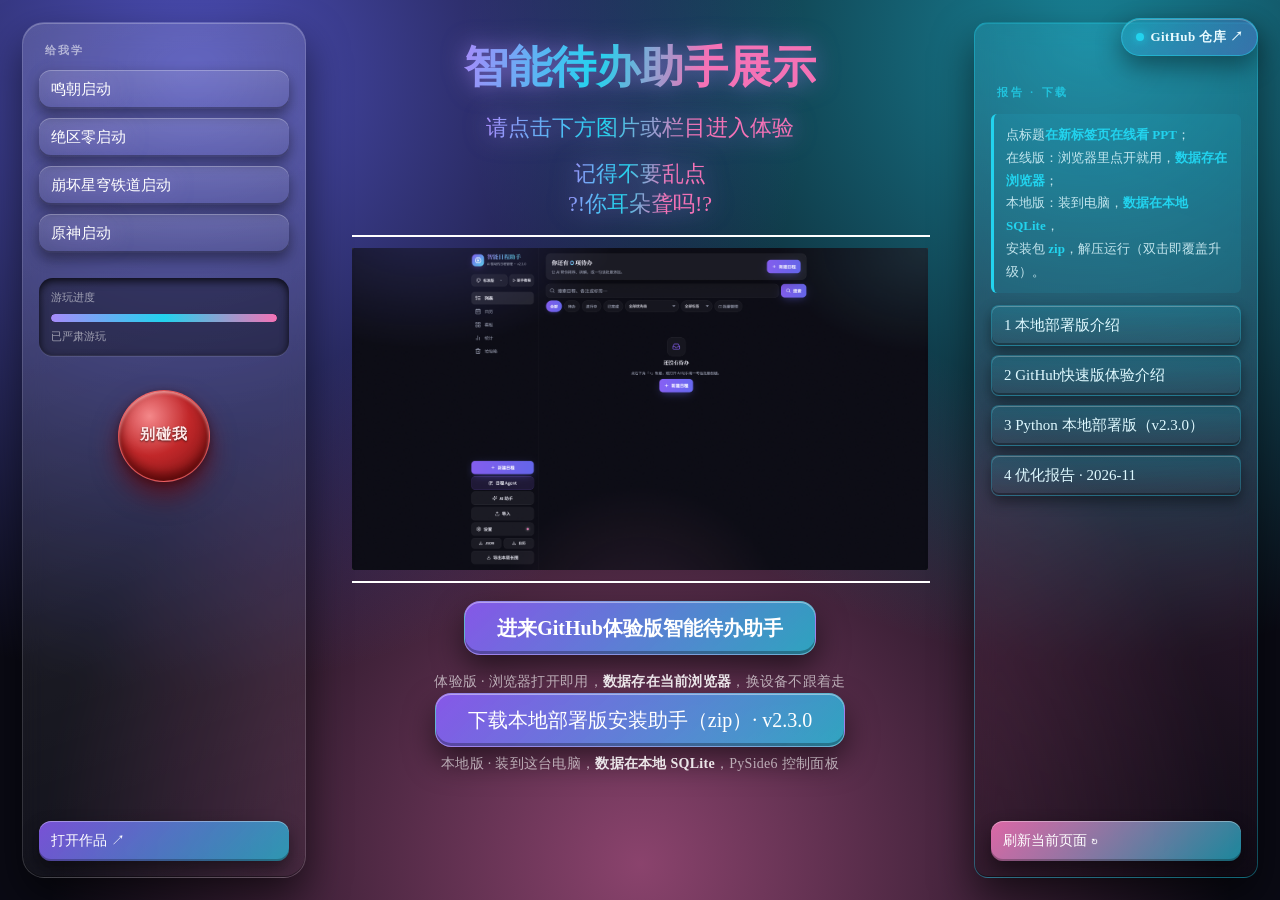
==== python课加载网页.html @ 603131ad "Add files via upload" ====
<!DOCTYPE html>
<html lang="zh-CN">

<head>
    <meta charset="UTF-8">
    <meta name="viewport" content="width=device-width, initial-scale=1.0">
    <title>我在学html</title>
    <base target="_blank">
    <!-- 全站只留这一个 <style>
        ，右侧文字的颜色就改下面那一条规则 -->
    <style>
        /* 极光背景：深色底 + 三团彩色光 */
        body {
            margin: 0;
            min-height: 100vh;
            color: #fff;
            /* 整体字号基准：h1、p、h3 都按 em 跟着它放大 */
            font-size: 22px;
            display: flex;
            /* 左侧栏和正文并排，各占各的地盘 */
            gap: 22px;
            background: radial-gradient(circle at 15% 8%, rgba(99, 102, 241, .75), transparent 45%), radial-gradient(circle at 85% 4%, rgba(34, 211, 238, .60), transparent 45%), radial-gradient(circle at 50% 96%, rgba(244, 114, 182, .55), transparent 55%), #0a0a14;
        }

        /* 去掉 a 自带的蓝色下划线，只留下 h3 自己的白线 */
        a {
            text-decoration: none;
        }

        .A1 {
            width: fit-content;
            margin: 16px auto;
            background: #fff;
            -webkit-background-clip: text;
            background-clip: text;
            color: transparent;
            filter: drop-shadow(0 0 12px rgba(167, 139, 250, .65));
        }

        hr {
            max-width: 100%;
            /* 那条 999px 的线不撑破正文 */
        }

        /* ============ 左侧栏：凸起的一层，浮在极光上面 ============ */
        .side {
            flex: 0 0 250px;
            /* 固定宽度，真的占住这块地方，不压住正文 */
            align-self: stretch;
            /* 整体拉成一个矩形竖条，不是小卡片 */
            display: flex;
            flex-direction: column;
            margin: 22px 0 22px 22px;
            padding: 16px;
            border-radius: 22px;
            /* 矩形是矩形，四个角切成弧形 */
            font-size: 15px;
            background: linear-gradient(160deg, rgba(255, 255, 255, .14), rgba(255, 255, 255, .03));
            border: 1px solid rgba(255, 255, 255, .14);
            /* 凸：外投影 + 顶部高光 + 底部暗边 */
            box-shadow: 0 18px 40px rgba(0, 0, 0, .55), inset 0 1px 0 rgba(255, 255, 255, .24), inset 0 -1px 0 rgba(0, 0, 0, .40);
            backdrop-filter: blur(12px);
            -webkit-backdrop-filter: blur(12px);
        }

        /* ============ 右侧栏：另写一段，故意和左边不一样 ============ 左边（.side）：紫色调、圆角 22px、方块 12px、按钮贴底、往里“凸”出来 右边（.side-right）：青色调、圆角 14px、方块 8px、带描边、往左“凹”一点 共同点只有「窄条 + 竖排」这件大事，其余观感都做了区分。 */
        .side-right {
            flex: 0 0 250px;
            align-self: stretch;
            display: flex;
            flex-direction: column;
            /* 和左边相反：右边留 22px 空隙 */
            margin: 22px 22px 22px 0;
            /* 顶部留出固定仓库链接的位置 */
            padding: 58px 16px 16px;
            /* 左边 22px，这里更方一点 */
            border-radius: 14px;
            font-size: 15px;
            /* 青 → 粉，方向和左边那条 160deg 也不同 */
            background: linear-gradient(200deg, rgba(34, 211, 238, .22), rgba(244, 114, 182, .12) 60%, rgba(0, 0, 0, .22));
            /* 紫色描边换成青色描边 */
            border: 1px solid rgba(34, 211, 238, .35);
            box-shadow: 0 18px 40px rgba(0, 0, 0, .55), inset 0 1px 0 rgba(34, 211, 238, .28), inset 0 -1px 0 rgba(0, 0, 0, .45);
            backdrop-filter: blur(12px);
            -webkit-backdrop-filter: blur(12px);
        }

        /* 右上角：GitHub 仓库入口 */
        .repo-link {
            position: fixed;
            top: 18px;
            right: 22px;
            z-index: 10001;
            display: inline-flex;
            align-items: center;
            gap: 7px;
            padding: 9px 14px;
            border-radius: 999px;
            border: 1px solid rgba(34, 211, 238, .48);
            background: linear-gradient(135deg, rgba(34, 211, 238, .24), rgba(139, 92, 246, .28));
            color: #e8fbff;
            font-size: 13px;
            font-weight: 700;
            letter-spacing: .03em;
            text-decoration: none;
            box-shadow: 0 10px 26px rgba(0, 0, 0, .42), inset 0 1px 0 rgba(255, 255, 255, .25);
            backdrop-filter: blur(12px);
            -webkit-backdrop-filter: blur(12px);
            transition: transform .15s ease, filter .15s ease, box-shadow .15s ease;
        }

        .repo-link::before {
            content: "";
            width: 8px;
            height: 8px;
            border-radius: 50%;
            background: #22d3ee;
            box-shadow: 0 0 10px rgba(34, 211, 238, .95);
        }

        .repo-link:hover {
            transform: translateY(-2px);
            filter: brightness(1.12);
            box-shadow: 0 14px 30px rgba(0, 0, 0, .5), inset 0 1px 0 rgba(255, 255, 255, .35);
        }

        /* 右栏的小标题：换成青色，字距再宽一点 */
        .side-right .side-title {
            color: rgba(34, 211, 238, .80);
            letter-spacing: .26em;
        }

        /* 右栏的方块：底色偏青、圆角更小、多一圈细边 */
        .side-right .side-item {
            border-radius: 8px;
            background: linear-gradient(180deg, rgba(34, 211, 238, .16), rgba(255, 255, 255, .03));
            border: 1px solid rgba(34, 211, 238, .22);
            color: #dff9ff;
        }

        /* 左边 hover 是往上抬，右边改成往中间（左）挪一下，手感不同 */
        .side-right .side-item:hover {
            transform: translateX(-2px);
            box-shadow: 0 10px 22px rgba(0, 0, 0, .52), inset 0 1px 0 rgba(34, 211, 238, .35), inset 0 -2px 0 rgba(0, 0, 0, .32);
        }

        /* 右栏的凹槽：偏青黑，配青色细线 */
        .side-right .side-well {
            background: rgba(0, 24, 34, .55);
            box-shadow: inset 0 3px 9px rgba(0, 0, 0, .80), inset 0 -1px 0 rgba(34, 211, 238, .12), 0 1px 0 rgba(255, 255, 255, .08);
        }

        /* 右栏的按钮：粉→青，和左边的紫→青区分开 */
        .side-right .side-btn {
            background: linear-gradient(135deg, rgba(244, 114, 182, .88), rgba(34, 211, 238, .62));
        }

        /* ============ 右栏专属组件：左边没有这段 ============ 一段带左侧竖线的说明框，用来放“这里是说明 / 提示”这类内容。 */
        .side-note {
            margin: 2px 0 12px;
            padding: 10px 12px;
            /* 只画左边一条线，当作强调 */
            border-left: 3px solid #22d3ee;
            border-radius: 6px;
            background: rgba(34, 211, 238, .09);
            font-size: 13px;
            line-height: 1.75;
            color: rgba(223, 249, 255, .85);
        }

        .side-note b {
            color: #22d3ee;
            font-weight: 600;
        }

        /* 说明框里的链接：青色 + 下划线，一眼看出能点 */
        .side-note a {
            color: #22d3ee;
            text-decoration: underline;
            text-underline-offset: 2px;
        }

        /* 右栏里的链接：让整块格子都能点，颜色跟着格子走。 要注意：浏览器默认会给 <a> 上一个链接蓝，所以必须显式写 color: inherit。 */
        .side-right .side-item a {
            display: block;
            color: inherit;
            text-decoration: none;
        }

        .side-right .side-item a:hover {
            color: #ffffff;
        }

        /* 右栏底部两个按钮：整组一起贴着底部 */
        .side-actions {
            margin-top: auto;
            display: flex;
            flex-direction: column;
            gap: 8px;
        }

        .side-actions .side-btn {
            margin-top: 0;
        }

        .side-title {
            margin: 4px 6px 12px;
            font-size: 11px;
            letter-spacing: .18em;
            color: rgba(255, 255, 255, .55);
        }

        /* 凸起的小块：一层摞一层 */
        .side-item {
            margin-bottom: 9px;
            padding: 10px 12px;
            border-radius: 12px;
            background: linear-gradient(180deg, rgba(255, 255, 255, .13), rgba(255, 255, 255, .04));
            box-shadow: 0 6px 14px rgba(0, 0, 0, .42), inset 0 1px 0 rgba(255, 255, 255, .26), inset 0 -2px 0 rgba(0, 0, 0, .32);
            color: #e9e6ff;
            transition: transform .15s ease, box-shadow .15s ease;
        }

        .side-item:hover {
            transform: translateY(-1px);
            box-shadow: 0 10px 22px rgba(0, 0, 0, .52), inset 0 1px 0 rgba(255, 255, 255, .32), inset 0 -2px 0 rgba(0, 0, 0, .32);
        }

        /* 凹进去的槽：进度放在里面 */
        .side-well {
            margin: 16px 0 14px;
            padding: 12px;
            border-radius: 14px;
            background: rgba(0, 0, 0, .32);
            box-shadow: inset 0 3px 9px rgba(0, 0, 0, .80), inset 0 -1px 0 rgba(255, 255, 255, .08), 0 1px 0 rgba(255, 255, 255, .10);
        }

        .side-well p {
            margin: 0;
            font-size: 11px;
            color: rgba(255, 255, 255, .55);
        }

        .bar {
            height: 8px;
            margin: 9px 0 7px;
            border-radius: 99px;
            background: rgba(0, 0, 0, .55);
            box-shadow: inset 0 2px 4px rgba(0, 0, 0, .85);
            overflow: hidden;
        }

        .bar i {
            display: block;
            width: 100%;
            height: 100%;
            border-radius: 99px;
            background: linear-gradient(90deg, #a78bfa, #22d3ee, #f472b6);
            box-shadow: 0 0 10px rgba(167, 139, 250, .85);
        }

        /* 侧栏里的按钮 */
        .side-btn {
            display: block;
            margin-top: auto;
            /* 竖条拉高后，按钮贴着底部 */
            padding: 11px 12px;
            border-radius: 12px;
            font-size: 14px;
            color: #fff;
            background: linear-gradient(135deg, rgba(139, 92, 246, .85), rgba(34, 211, 238, .65));
            box-shadow: 0 8px 18px rgba(0, 0, 0, .45), inset 0 1px 0 rgba(255, 255, 255, .35), inset 0 -2px 0 rgba(0, 0, 0, .25);
        }

        .side-btn:hover {
            filter: brightness(1.12);
        }

        /* ============ 正文区 ============ */
        .content {
            flex: 1;
            min-width: 0;
            /* 允许被压缩，图片不会撑破布局 */
            padding: 22px 24px 40px;
        }

        /* ===== 右侧所有文字（h1 / p / h3）共用这一条规则 ===== 要改颜色，只改这里的 background 那一行； 想换纯色：把 background 三行和 color: transparent 删掉， 改成 color: #e8e8f3; 就行。 */
        .content :is(h1, p, h3) {
            width: fit-content;
            margin: 16px auto;
            background: linear-gradient(100deg, #a78bfa 0%, #22d3ee 38%, #f472b6 68%, #f472b6 100%);
            -webkit-background-clip: text;
            background-clip: text;
            color: transparent;
            filter: drop-shadow(0 0 12px rgba(167, 139, 250, .65));
        }

        /* 正文里的链接：块级 + 收缩到内容宽度。 这样链接的可点范围就只有图片 / 文字本身，两侧空白不再算跳转区。 */
        .content a {
            display: block;
            width: fit-content;
            margin: 0 auto;
        }

        /* 只有 h3 带下划线，表示可以点 */
        .content h3 {
            text-decoration: underline;
            text-decoration-color: rgba(255, 255, 255, .85);
        }

        /* ============ 标题按钮：给 h3 套上和下面 zip 按钮同一套“凹凸” ============ 原来的 h3 是“渐变字 + 发光”，这里改成实体按钮： 渐变底色 + 顶部内高光 + 底部内暗边 + 外投影。 第四条规则（.content :is(h1,p,h3)）会把 h3 变成透明字， 所以要显式把 background-clip 改回 border-box、color 改回白色。 */
        .content h3.cta {
            width: fit-content;
            margin: 18px auto 18px;
            padding: 14px 32px;
            border-radius: 16px;
            font-size: 20px;
            line-height: 1.2;
            /* 覆盖“渐变字”：让渐变铺满整块，而不是只铺在文字上 */
            -webkit-background-clip: border-box;
            background-clip: border-box;
            color: #ffffff;
            background: linear-gradient(135deg, rgba(139, 92, 246, .92), rgba(34, 211, 238, .72));
            /* 覆盖原来的发光投影和那条下划线 */
            filter: none;
            text-decoration: none;
            border: 1px solid rgba(255, 255, 255, .22);
            box-shadow: 0 14px 30px rgba(0, 0, 0, .55), inset 0 1px 0 rgba(255, 255, 255, .42), inset 0 -3px 0 rgba(0, 0, 0, .28);
            transition: transform .15s ease, box-shadow .15s ease, filter .15s ease;
        }

        .content h3.cta:hover {
            transform: translateY(-2px);
            filter: brightness(1.08);
            box-shadow: 0 18px 36px rgba(0, 0, 0, .60), inset 0 1px 0 rgba(255, 255, 255, .52), inset 0 -3px 0 rgba(0, 0, 0, .28);
        }

        /* 示例图居中 */
        .content .img-center {
            display: block;
            margin: 0 auto;
            width: 900px;
            max-width: 100%;
        }

        /* ============ 正文里的下载按钮（zip） ============ 注意：.content 里的 p / h1 / h3 都被“渐变字”规则接管了颜色， 所以这里用 div 包一层，按钮自己写死白色文字，不跟着变透明。 尺寸、圆角、阴影全部和上面的 .cta 标题按钮对齐，两个按钮看起来是一对。 */
        .dl-row {
            text-align: center;
            margin: 0 0 6px;
        }

        /* 两个入口的说明字：在线版 / 本地版各一行，弱化处理，不抢按钮 */
        .entry-note {
            margin: 8px 0 2px;
            text-align: center;
            font-size: 14px;
            letter-spacing: .02em;
            color: rgba(255, 255, 255, .62);
        }

        .entry-note b {
            color: rgba(255, 255, 255, .88);
        }

        .dl-btn {
            display: inline-block;
            padding: 14px 32px;
            border-radius: 16px;
            font-size: 20px;
            line-height: 1.2;
            color: #ffffff;
            background: linear-gradient(135deg, rgba(139, 92, 246, .92), rgba(34, 211, 238, .72));
            border: 1px solid rgba(255, 255, 255, .22);
            box-shadow: 0 14px 30px rgba(0, 0, 0, .55), inset 0 1px 0 rgba(255, 255, 255, .42), inset 0 -3px 0 rgba(0, 0, 0, .28);
            transition: transform .15s ease, box-shadow .15s ease, filter .15s ease;
        }

        .dl-btn:hover {
            transform: translateY(-2px);
            filter: brightness(1.08);
            box-shadow: 0 18px 36px rgba(0, 0, 0, .60), inset 0 1px 0 rgba(255, 255, 255, .52), inset 0 -3px 0 rgba(0, 0, 0, .28);
        }

        /* ============ 点击正文那段文字弹出的窗口 ============ */
        .mask {
            position: fixed;
            inset: 0;
            z-index: 99;
            /* 盖住整页，下面的东西全点不到 */
            display: none;
            align-items: center;
            justify-content: center;
            padding: 20px;
            background: rgba(8, 6, 18, .74);
            /* 和主页面同色调的暗紫黑 */
            backdrop-filter: blur(6px);
            -webkit-backdrop-filter: blur(6px);
        }

        .mask.show {
            display: flex;
        }

        .dialog {
            width: min(520px, 92vw);
            padding: 28px;
            border-radius: 22px;
            font-size: 17px;
            line-height: 1.7;
            color: #fff;
            /* 和主页面同一套极光配色，只是整体压暗一点 */
            background: radial-gradient(circle at 15% 8%, rgba(99, 102, 241, .55), transparent 55%), radial-gradient(circle at 85% 4%, rgba(34, 211, 238, .40), transparent 55%), radial-gradient(circle at 50% 96%, rgba(244, 114, 182, .40), transparent 55%), #141026;
            border: 1px solid rgba(255, 255, 255, .18);
            box-shadow: 0 30px 70px rgba(0, 0, 0, .65), inset 0 1px 0 rgba(255, 255, 255, .22);
        }

        .dialog h2 {
            margin: 0 0 10px;
            font-size: 24px;
        }

        .dialog p {
            margin: 0;
            color: rgba(255, 255, 255, .78);
        }

        /* 弹窗打开时，页面本身不跟着滚 */
        body.no-scroll {
            overflow: hidden;
        }

        /* 那段文字改成"可以点"的样子 */
        .content .open-tip {
            cursor: pointer;
        }

        .content .open-tip:hover {
            filter: drop-shadow(0 0 18px rgba(167, 139, 250, 1));
        }

        /* 窗口变窄时，侧栏站到正文上面，仍然不遮挡 */
        @media (max-width: 900px) {
            body {
                flex-direction: column;
                gap: 0;
            }

            .side {
                flex: none;
                margin: 16px 16px 0;
            }

            /* 竖排之后右栏落在最下面，下边距补回来 */
            .side-right {
                margin: 16px;
                padding: 16px;
            }

            /* 手机上仓库入口仍在右上角，尺寸收小 */
            .repo-link {
                top: 12px;
                right: 12px;
                padding: 7px 11px;
                font-size: 12px;
            }

            .content {
                padding: 16px;
            }
        }

        /* ============ 「别碰我」：红色凹凸按钮 ============ */
        .dont-touch {
            display: flex;
            flex-direction: column;
            align-items: center;
            justify-content: center;
            gap: 2px;
            width: 92px;
            height: 92px;
            margin: 20px auto 6px;
            padding: 0;
            border: 1px solid rgba(255, 110, 110, .65);
            /* 圆形：半径给一半 */
            border-radius: 50%;
            font: inherit;
            font-size: 15px;
            font-weight: 700;
            letter-spacing: .06em;
            line-height: 1.15;
            color: #ffe9e9;
            cursor: pointer;
            /* 球面感：中间亮、边缘暗 */
            background: radial-gradient(circle at 34% 28%, rgba(255, 140, 140, .95), rgba(200, 40, 40, .96) 45%, rgba(120, 16, 16, .98) 100%);
            box-shadow: 0 14px 26px rgba(110, 0, 0, .62), 0 3px 8px rgba(0, 0, 0, .45), inset 0 2px 3px rgba(255, 200, 200, .65), inset 0 -6px 12px rgba(60, 0, 0, .75);
            text-shadow: 0 1px 2px rgba(0, 0, 0, .6);
            transition: transform .12s ease, box-shadow .12s ease, filter .12s ease;
            animation: dont-touch-beat 3.4s ease-in-out infinite;
        }

        .dont-touch:hover {
            filter: brightness(1.12);
            transform: translateY(-2px);
        }

        .dont-touch:active {
            transform: translateY(2px) scale(.97);
            box-shadow: 0 4px 10px rgba(120, 0, 0, .5), inset 0 5px 12px rgba(0, 0, 0, .65), inset 0 -2px 4px rgba(255, 150, 150, .35);
        }

        .dont-touch.cracked {
            background: radial-gradient(circle at 34% 28%, rgba(180, 90, 90, .9), rgba(96, 20, 20, .97) 45%, rgba(48, 8, 8, .99) 100%);
            color: #ffd0d0;
            animation: none;
        }

        .dont-touch .pips {
            display: inline-block;
            margin-left: 6px;
            letter-spacing: 1px;
            color: #ff8a8a;
        }

        @keyframes dont-touch-beat {

            0%,
            100% {
                box-shadow: 0 12px 26px rgba(120, 0, 0, .55), inset 0 1px 0 rgba(255, 190, 190, .55), inset 0 -3px 0 rgba(60, 0, 0, .55);
            }

            50% {
                box-shadow: 0 14px 34px rgba(200, 30, 30, .75), inset 0 1px 0 rgba(255, 210, 210, .7), inset 0 -3px 0 rgba(60, 0, 0, .55);
            }
        }

        /* ============ 玻璃层：盖在整页之上，但不吃点击 ============ */
        #glass-layer {
            position: fixed;
            inset: 0;
            z-index: 9000;
            pointer-events: none;
            overflow: hidden;
            opacity: 0;
            transition: opacity .35s ease;
        }

        #glass-layer.on {
            opacity: 1;
        }

        /* 玻璃本身的“光学”：轻微增亮 + 镜面高光 */
        #glass-layer .sheen {
            position: absolute;
            inset: 0;
            background: radial-gradient(120% 90% at 22% 8%, rgba(255, 255, 255, .10), transparent 55%), radial-gradient(90% 70% at 82% 92%, rgba(150, 200, 255, .10), transparent 60%), linear-gradient(118deg, rgba(255, 255, 255, .07) 0%, transparent 28%, transparent 62%, rgba(255, 255, 255, .05) 100%);
            mix-blend-mode: screen;
        }

        #glass-layer svg {
            position: absolute;
            inset: 0;
            width: 100%;
            height: 100%;
        }

        /* 裂纹本体：白线 + 外发光；再叠一条低透明度的彩虹线，当作折射 */
        #glass-layer .crack-core {
            fill: none;
            stroke: rgba(255, 255, 255, .92);
            stroke-width: 1.1;
            vector-effect: non-scaling-stroke;
            filter: drop-shadow(0 0 3px rgba(255, 255, 255, .85));
        }

        #glass-layer .crack-glow {
            fill: none;
            stroke: rgba(190, 225, 255, .35);
            stroke-width: 2.4;
            vector-effect: non-scaling-stroke;
            filter: blur(1.4px);
        }

        #glass-layer .crack-prism {
            fill: none;
            stroke: url(#prism);
            stroke-width: 1.6;
            vector-effect: non-scaling-stroke;
            opacity: .55;
            mix-blend-mode: screen;
        }

        #glass-layer .shard {
            fill: rgba(255, 255, 255, .05);
            stroke: rgba(255, 255, 255, .18);
            stroke-width: .8;
            vector-effect: non-scaling-stroke;
        }

        /* 第三下：整屏压暗一点，像要塌 */
        #glass-layer.doomed {
            background: radial-gradient(circle at 50% 45%, rgba(120, 0, 0, .10), rgba(0, 0, 0, .55));
        }

        /* 最后一下：先抖 + 缩，再慢慢压黑，0.5 秒后才退出 */
        #glass-layer .blackout {
            position: absolute;
            inset: 0;
            background: #000;
            opacity: 0;
            transition: opacity .35s ease-in .15s;
        }

        #glass-layer.blackout-on .blackout {
            opacity: 1;
        }

        #glass-layer.collapsing {
            animation: glass-collapse .5s ease-in both;
        }

        /* ===== 第四下之后：整页“死掉” ===== 1. 灰掉、暗掉，一看就知道没救了 2. 除了玻璃层，其他元素全部 pointer-events: none —— 点哪都没反应 3. 页面不再滚动，键盘也被挡掉 */
        html.page-dead body {
            overflow: hidden;
        }

        /* 整页褪色：filter 会连 body 自己的背景渐变一起处理 */
        html.page-dead body {
            filter: grayscale(1) brightness(.34) contrast(.95);
        }

        /* 玻璃层自己也要压暗：不然裂纹白得晃眼 */
        #glass-layer .dead-veil {
            position: absolute;
            inset: 0;
            background: rgba(4, 4, 10, .55);
            opacity: 0;
            transition: opacity .45s ease;
        }

        #glass-layer.dead .dead-veil {
            opacity: 1;
        }

        /* 死掉之后裂纹别那么刺眼 */
        #glass-layer.dead .crack-core {
            stroke: rgba(255, 255, 255, .62);
        }

        #glass-layer.dead .crack-glow {
            opacity: .45;
        }

        html.page-dead body>*:not(#glass-layer) {
            pointer-events: none !important;
            user-select: none;
        }

        /* 玻璃层本来是“不吃点击”的，这时候接管全局点击 */
        #glass-layer.dead {
            pointer-events: auto;
            cursor: not-allowed;
        }

        #glass-layer .dead-hint {
            position: absolute;
            left: 50%;
            top: 50%;
            transform: translate(-50%, -50%);
            padding: 14px 22px;
            border-radius: 14px;
            background: rgba(10, 10, 20, .72);
            border: 1px solid rgba(255, 255, 255, .16);
            color: #ffd7d7;
            font-size: 15px;
            letter-spacing: .06em;
            text-align: center;
            line-height: 1.7;
            opacity: 0;
            transition: opacity .45s ease .15s;
            box-shadow: 0 20px 50px rgba(0, 0, 0, .65);
        }

        #glass-layer.dead .dead-hint {
            opacity: 1;
        }

        #glass-layer.dead .dead-hint small {
            display: block;
            margin-top: 4px;
            color: rgba(255, 255, 255, .55);
            font-size: 12px;
            letter-spacing: .12em;
        }

        @keyframes glass-collapse {
            0% {
                transform: translate(0, 0) scale(1);
                filter: brightness(1);
            }

            18% {
                transform: translate(-7px, 5px) scale(1.004);
            }

            36% {
                transform: translate(6px, -6px) scale(1.008);
            }

            54% {
                transform: translate(-5px, 4px) scale(1.013);
                filter: brightness(.9);
            }

            72% {
                transform: translate(4px, -3px) scale(1.018);
            }

            100% {
                transform: translate(0, 0) scale(1.024);
                filter: brightness(.55);
            }
        }

        #glass-layer .flash {
            position: absolute;
            inset: 0;
            background: #fff;
            opacity: 0;
        }

        #glass-layer .flash.go {
            animation: glass-flash .45s ease-out;
        }

        @keyframes glass-flash {
            0% {
                opacity: .55;
            }

            100% {
                opacity: 0;
            }
        }
    </style>
</head>

<body>
    <aside class="side">
        <strong class="side-title">
            给我学
        </strong>
        <div class="side-item">
            <a class="A1" href="https://mc.kurogames.com" rel="noopener noreferrer">
                鸣朝启动
            </a>
        </div>
        <div class="side-item">
            <a class="A1" href="https://zzz.mihoyo.com/main/" rel="noopener noreferrer">
                绝区零启动
            </a>
        </div>
        <div class="side-item">
            <a class="A1"
                href="https://sr.mihoyo.com/ad?from_channel=adbdsem&utm_source=mkt&utm_medium=sem&utm_campaign=963924"
                rel="noopener noreferrer">
                崩坏星穹铁道启动
            </a>
        </div>
        <div class="side-item">
            <a class="A1" href="https://ys.mihoyo.com/?utm_source=yuanshen_web" rel="noopener noreferrer">
                原神启动
            </a>
        </div>
        <div class="side-well">
            <p>游玩进度</p>
            <div class="bar"><i></i></div>
            <p>已严肃游玩</p>
        </div>
        <!-- 别碰我：红色凹凸按钮（参考脑叶公司那只“碰一下就裂”的异想体） -->
        <button class="dont-touch" id="dontTouch" type="button" title="碰了就别想反悔">
            别碰我 <span class="pips" id="dontTouchPips"></span>
        </button>
        <!-- rel="noopener noreferrer"：新标签页里拿不到本页的 window.opener，
             也不会把来源地址带给对方站点，外链一律加上 -->
        <a class="side-btn" href="https://wocao123103.github.io/smart_schedule/" rel="noopener noreferrer">打开作品 ↗</a>
    </aside>
    <div class="content">
        <h1 align="center">智能待办助手展示</h1>
        <p align="center">
            请点击下方图片或栏目进入体验
        </p>
        <p align="center" class="open-tip" onclick="openModal()">
            记得不要乱点<br>?!你耳朵聋吗!?
        </p>
        <hr color="white" width="999px">
        <a href="https://wocao123103.github.io/smart_schedule/" rel="noopener noreferrer">
            <img class="img-center" src="预览.png" alt="进来体验吧">
        </a>
        <hr color="white" width="999px">
        <a href="https://wocao123103.github.io/smart_schedule/" rel="noopener noreferrer">
            <h3 class="cta">进来GitHub体验版智能待办助手</h3>
        </a>
        <!-- 两个入口定位不同：在线版只是体验，本地版才是正式部署 -->
        <div class="entry-note">体验版 · 浏览器打开即用，<b>数据存在当前浏览器</b>，换设备不跟着走</div>
        <!-- 下载按钮：放在 h3 正下方，靠 data-dl 由脚本拼出 GitHub 地址 -->
        <div class="dl-row">
            <a class="dl-btn" data-dl="安装_智能日程助手.zip">
                下载本地部署版安装助手（zip）· v2.3.0
            </a>
        </div>
        <div class="entry-note">本地版 · 装到这台电脑，<b>数据在本地 SQLite</b>，PySide6 控制面板</div>
    </div>
    <!-- ==================== 右侧栏：内容留给你自己改 ====================
         和左边不是一套样式（青色描边 / 小圆角 / 按钮是粉的）。
         改内容只动这个 <aside> 里面，CSS 一行都不用碰：
           标题       → .side-title 里那行字
           说明框     → .side-note 里那段话（左栏没有这个组件）
           一条一条的 → 一个 <div class="side-item"> 就是一条，复制粘贴即可增减
           进度条     → .bar 里 <i> 的宽度（默认 100% 满格，写 style="width:40%" 才有缺口）
           底部按钮   → .side-btn 的 href 和文字
         ============================================================== -->
    <aside class="side side-right">
        <strong class="side-title">
            报告 · 下载
        </strong>
        <!-- 说明框：右栏专属，左边没有 -->
        <div class="side-note">
            点标题<b>在新标签页在线看 PPT</b>；<br>
            在线版：浏览器里点开就用，<b>数据存在浏览器</b>；<br>
            本地版：装到电脑，<b>数据在本地 SQLite</b>，<br>
            安装包 <b>zip</b>，解压运行（双击即覆盖升级）。
        </div>
        <!-- 四条都是 PPT：href 由下面的脚本按 data-ppt 自动拼好 -->
        <div class="side-item">
            <a data-ppt="智能日程助手-开题报告-终版.pptx">1 本地部署版介绍 </a>
        </div>
        <div class="side-item">
            <a data-ppt="智能日程助手-开题报告-GitHub版-5周.pptx">2 GitHub快速版体验介绍</a>
        </div>
        <div class="side-item">
            <a data-ppt="智能日程助手-开题报告-Python实现版.pptx">3 Python 本地部署版（v2.3.0）</a>
        </div>
        <div class="side-item">
            <a data-ppt="智能日程助手-优化报告-终版.pptx">4 优化报告 · 2026-11</a>
        </div>
        <!-- 底部：下载 zip + 刷新本页 -->
        <div class="side-actions">
            <a class="side-btn" href="#" onclick="location.reload(); return false;">刷新当前页面 ↻</a>
        </div>
    </aside>
    <!-- 碎裂的玻璃：整层盖在页面上，pointer-events:none，底下照常能点 -->
    <div id="glass-layer" aria-hidden="true">
        <div class="sheen"></div>
        <svg id="glass-svg" viewBox="0 0 1000 1000" preserveAspectRatio="none">
            <defs>
                <linearGradient id="prism" x1="0" y1="0" x2="1" y2="1">
                    <stop offset="0%" stop-color="#7dd3fc" />
                    <stop offset="50%" stop-color="#f0abfc" />
                    <stop offset="100%" stop-color="#fde68a" />
                </linearGradient>
            </defs>
            <g id="glass-cracks"></g>
        </svg>
        <div class="flash" id="glass-flash"></div>
        <div class="blackout"></div>
        <div class="dead-veil"></div>
        <div class="dead-hint">
            无法忍住诱惑的人，没有前进的权利<br>我不能向没有准备好的人敞开大门
            <br>你必须止步于此了，回去吧<br>这不会很难，当你决定放下一切时<br>你的步伐会变得无比轻盈<br>当你再次准备好了的时候，我们还会再见的
            <br>......但我不确定我们还会不会再见

        </div>
    </div>
    <!-- 点那段文字后弹出来的窗口：整层盖在页面上，后面的东西都点不到 -->
    <div class="mask" id="mask" onclick="exitPage()">
        <div class="dialog" onclick="exitPage()">
            <h2 align="center">你耳朵真聋了</h2>
            <h3 align="center">
                现在鉴定你为非人知性体<br>滚去郊区吧您嘞<br>再见
            </h3>
        </div>
    </div>
    <!-- 右上角仓库入口：固定定位，不随内容滚动 -->
    <a class="repo-link" href="https://github.com/wocao123103/smart_schedule" target="_blank"
        rel="noopener noreferrer" aria-label="打开智能日程助手 GitHub 仓库">
        GitHub 仓库 ↗
    </a>
    <script>
        /* ================================================================
           这段脚本干三件事：
           1. 控制中间那个弹窗（打开 / 关闭 / 关网页）
           2. 实现「别碰我」的玻璃碎裂（这块最长）
           3. 把右栏的下载链接按文件名拼出来
           下面每一行都写了注释，方便逐句看。
           ================================================================ */

        /* ---------------- 一、弹窗 ---------------- */

        /* 打开弹窗：给遮罩加一个 class，CSS 里 .show 负责让它显示出来 */
        function openModal() {
            /* getElementById 按 id 找元素；classList.add 给元素加一个 class */
            document.getElementById('mask').classList.add('show');
            /* 给 body 加 no-scroll，CSS 里把它设成 overflow:hidden，弹窗时背景就不滚了 */
            document.body.classList.add('no-scroll');
        }

        /* 关闭弹窗：把上面加的 class 再拿掉，两边必须成对出现 */
        function closeModal() {
            document.getElementById('mask').classList.remove('show');
            document.body.classList.remove('no-scroll');
        }

        /* 关掉网页。浏览器有安全限制：不是脚本自己打开的标签页，window.close() 会被拒绝，
           所以关不掉时要给个“已退出”的黑屏兜底 */
        function exitPage() {
            /* window.open('', '_self') 是给老浏览器的偏方：它能让当前页变成“脚本打开”的，
               这样后面的 close() 才有机会生效 */
            window.open('', '_self');   // 老浏览器要靠这句才肯关
            /* 真正尝试关掉标签页。现代浏览器多数会直接忽略这一行 */
            window.close();
            /* 200 毫秒后再兜底：如果标签页还活着，就把整个 body 换成一屏黑底白字 */
            setTimeout(function () {
                /* innerHTML 会把原本的页面全部清掉，换成下面这段 HTML 字符串
                   （用 + 号把几段字符串拼起来，只是为了让源码别太长） */
                document.body.innerHTML =
                    '<div style="position:fixed;inset:0;display:flex;align-items:center;' +
                    'justify-content:center;background:#0a0a14;color:#e8e8f3;' +
                    'font-size:20px;font-family:system-ui,sans-serif;">' +
                    '自己关掉，get out' +
                    '</div>';
            }, 200);   /* 200 = 等 200 毫秒；单位永远是毫秒 */
        }

        /* ================================================================
           二、「别碰我」玻璃碎裂
           参考脑叶公司那只“碰一下就裂”的异想体：越碰越糟，最后彻底崩解。
           第 1 下 → 按钮周围裂开
           第 2 下 → 从旧裂口继续炸，碎得更狠
           第 3 下 → 连右侧一起崩，整屏压暗
           第 4 下 → 玻璃抖一下被“冻住”，整页变灰、点什么都没反应
           再点一下 → 自己退出
           同一次打开页面里不可逆：只会越来越碎，不会复原。
           ================================================================ */

        /* 用“立即执行函数”把内部变量藏起来（IIFE）：
           外面的代码看不到 layer / stage 这些变量，避免和别的脚本撞名；
           函数返回一个对象，只把 init（启动）和 stage（查询进度）暴露出去 */
        var Glass = (function () {

            /* 先把要用到的 DOM 元素一次找好，存进变量。
               变量名 score 之后重复使用比每次 getElementById 更快，也更短 */
            var layer = document.getElementById('glass-layer');    /* 整块玻璃层 */
            var svg = document.getElementById('glass-svg');        /* 装裂纹的 <svg> */
            var group = document.getElementById('glass-cracks');   /* 里面那个 <g>，裂纹都塞这 */
            var flash = document.getElementById('glass-flash');    /* 白光那一层 */
            var btn = document.getElementById('dontTouch');        /* 红色圆形按钮 */
            var pips = document.getElementById('dontTouchPips');   /* 按钮上的“·”计数器 */

            /* 状态变量：stage 记录点了几下，dead 记录页面有没有“死掉” */
            var stage = 0;
            var MAX = 4;            /* 第 4 下之后：死掉，不再自己退出 */
            var dead = false;

            /* origins 存“每次裂开的中心点”，下一击会从这里继续往外崩 */
            var origins = [];

            /* W / H 是画布的宽高（单位像素），后面画裂纹全按它算 */
            var W = 1000;
            var H = 1000;

            /* 工具函数：取 [min, max) 之间的随机数 */
            function rand(min, max) { return min + Math.random() * (max - min); }

            /* 把 svg 的坐标系对齐到真实窗口大小。
               SVG 里的坐标不是像素，而是 viewBox 定义的“用户单位”；
               把 viewBox 设成窗口大小，1 个单位就等于 1 像素，画起来好算 */
            function syncSize() {
                /* Math.max(320, …) 是保险：窗口窄成一条时也别小于 320 */
                W = Math.max(320, window.innerWidth);
                H = Math.max(320, window.innerHeight);
                /* setAttribute 直接改 SVG 属性：viewBox="0 0 宽 高" */
                svg.setAttribute('viewBox', '0 0 ' + W + ' ' + H);
                /* preserveAspectRatio="none"：允许拉伸，不保持比例 */
                svg.setAttribute('preserveAspectRatio', 'none');
            }

            /* 造一个 SVG 元素的小工具。
               注意：SVG 元素必须用 createElementNS + 命名空间创建，
               用普通的 document.createElement('path') 是画不出来的 */
            function el(name, attrs) {
                var node = document.createElementNS('http://www.w3.org/2000/svg', name);
                /* for…in 遍历传进来的属性对象，挨个 setAttribute */
                for (var key in attrs) node.setAttribute(key, attrs[key]);
                return node;   /* 把造好的元素交回去 */
            }

            /* 一条锯齿裂纹：从 (x0,y0) 出发，方向 angle，总长 length，分 segments 段。
               每走一段就把方向掰一下，所以看起来是折线而不是直线 */
            function jaggedPath(x0, y0, angle, length, segments) {
                /* points 存路径上的点，第一个点就是起点 */
                var points = [[x0, y0]];
                var x = x0;
                var y = y0;
                var step = length / segments;   /* 每段走多长 */
                /* i 从 1 开始：起点已经有了，只算后面的点 */
                for (var i = 1; i <= segments; i++) {
                    /* += 累加：在原来方向上随机偏 ±0.85 弧度（约 ±49°） */
                    angle += rand(-0.85, 0.85);
                    /* cos / sin 把“方向 + 距离”换算成 x / y 的位移；
                       rand(0.6, 1.5) 让每段长短不一，像碎玻璃的断口 */
                    x += Math.cos(angle) * step * rand(0.6, 1.5);
                    y += Math.sin(angle) * step * rand(0.6, 1.5);
                    points.push([x, y]);   /* push 把新点追加到数组末尾 */
                }
                /* 返回两个东西：d（给 <path> 用的路径字符串）和 points（后面要拿它分叉） */
                return {
                    /* map 把每个点变成 "x y"，再用 join(' L') 拼成 "M x y L x y L …"；
                       M = 移动到起点，L = 直线画到下一个点；toFixed(1) 只留一位小数 */
                    d: 'M' + points.map(function (p) { return p[0].toFixed(1) + ' ' + p[1].toFixed(1); }).join(' L'),
                    points: points
                };
            }

            /* 把一条裂纹画到页面上：同一条路径画三层，叠出玻璃质感 */
            function drawCrack(path, heavy) {
                /* 第一层：粗、模糊 → 外发光，表现玻璃厚度 */
                group.appendChild(el('path', { d: path.d, class: 'crack-glow' }));
                /* 第二层：细、实白 → 裂纹本体。class 交给 CSS 去管颜色和粗细 */
                group.appendChild(el('path', { d: path.d, class: 'crack-core' }));
                /* 第三层：彩虹渐变线，随机出现一半，用 screen 混合模式模拟折射 */
                if (Math.random() > 0.5) group.appendChild(el('path', { d: path.d, class: 'crack-prism' }));

                /* 从主裂纹的中段再岔出几条小裂纹，碎的面积才够大 */
                var branches = heavy ? 4 : 2;   /* 三元运算符：heavy 为真取 4，否则取 2 */
                for (var i = 0; i < branches; i++) {
                    /* 随机挑一个中间点当分叉起点（至少从第 1 个点起，避开端点） */
                    var anchor = path.points[Math.max(1, Math.floor(rand(1, path.points.length - 1)))];
                    /* 以这个点为起点，随机方向、随机长度，再画一条短裂纹 */
                    var sub = jaggedPath(anchor[0], anchor[1], rand(0, Math.PI * 2), rand(30, heavy ? 120 : 70), 3);
                    group.appendChild(el('path', { d: sub.d, class: 'crack-core' }));
                }
            }

            /* 画一块碎屑：以 (cx,cy) 为中心、size 为半径，随机画个 4~6 边形 */
            function drawShard(cx, cy, size) {
                var pts = [];
                var n = 4 + Math.floor(rand(0, 3));   /* 4、5 或 6 个顶点 */
                for (var i = 0; i < n; i++) {
                    /* 把 360° 平均分成 n 份，每份再抖一点角度，才不像正多边形 */
                    var a = (Math.PI * 2 * i) / n + rand(-0.3, 0.3);
                    /* 半径也随机：0.5~1.3 倍，边缘就不规整 */
                    var r = size * rand(0.5, 1.3);
                    /* 拼成 "x,y" 这种点坐标，polygon 的 points 属性就吃这个格式 */
                    pts.push((cx + Math.cos(a) * r).toFixed(1) + ',' + (cy + Math.sin(a) * r).toFixed(1));
                }
                /* 用 <polygon> 画闭合多边形 */
                group.appendChild(el('polygon', { points: pts.join(' '), class: 'shard' }));
            }

            /* 算出按钮中心点（第一击从这儿开始裂）。
               getBoundingClientRect() 返回元素在屏幕上的位置和大小 */
            function buttonCenter() {
                var rect = btn.getBoundingClientRect();
                /* left + width/2 = 中心 x；top + height/2 = 中心 y */
                return { x: rect.left + rect.width / 2, y: rect.top + rect.height / 2 };
            }

            /* 让整页彻底失去功能（第四下之后调用） */
            function makeDead() {
                dead = true;   /* 先标记状态，别的事件里就能判断了 */
                /* 把玻璃层挪到 <html> 底下：body 之后要被加 filter 褪色，
                   挪出去玻璃才不会被一起弄灰 */
                document.documentElement.appendChild(layer);
                /* 给 <html> 加 page-dead，CSS 靠它做褪色 + 禁止交互 */
                document.documentElement.classList.add('page-dead');
                /* 玻璃层进入 dead 状态：接管所有点击、显示提示语 */
                layer.classList.add('dead');
                /* 改按钮的 title（鼠标悬停时的小提示） */
                btn.title = '已经无所谓了';
                /* 键盘也拦掉：Tab + 回车能激活链接，空格能滚页面，都要阻止。
                   第三个参数 true 表示在「捕获阶段」就先拦住，比页面自己的监听更早 */
                window.addEventListener('keydown', function (event) {
                    if (!dead) return;              /* 没死就不管 */
                    event.preventDefault();         /* 阻止默认行为 */
                    event.stopPropagation();        /* 不让事件继续往下传 */
                }, true);
            }

            /* 死掉之后：随便点哪一下，就让它自己退出 */
            function die() {
                if (!dead) return;          /* 没死不许退出，防止误触 */
                /* 先放一下白光：移掉 go → 强制浏览器重算样式 → 再加回去，动画才会重播 */
                flash.classList.remove('go');
                void flash.offsetWidth;     /* 读一次布局属性，逼浏览器立刻重排（小技巧） */
                flash.classList.add('go');
                /* 150 毫秒后再真正退出，让白光闪完 */
                setTimeout(function () {
                    layer.remove();     /* 玻璃层已经挪到 <html> 下，不清掉会盖住退出黑屏 */
                    document.documentElement.classList.remove('page-dead');   /* 撤掉灰滤镜，黑屏文字才亮 */
                    /* typeof 判断一下这个函数存不存在，避免报错 */
                    if (typeof exitPage === 'function') exitPage();
                }, 150);
            }

            /* 决定每一击的“落点”。返回一个数组，数组里有几个点就从几个点同时崩 */
            function impactsForStage() {
                /* 右侧的三个候选落点，x 用屏幕宽度的百分比算，所以换屏幕大小也对得上 */
                var right = [
                    { x: rand(W * 0.62, W * 0.95), y: rand(H * 0.10, H * 0.45) },   /* 右上 */
                    { x: rand(W * 0.62, W * 0.95), y: rand(H * 0.55, H * 0.92) },   /* 右下 */
                    { x: rand(W * 0.35, W * 0.60), y: rand(H * 0.70, H * 0.95) }    /* 中下 */
                ];
                /* 三元：origins 里有过落点就取最后一个，否则取按钮中心 */
                var base = origins.length ? origins[origins.length - 1] : buttonCenter();
                if (stage === 1) return [{ x: base.x, y: base.y }];          /* 第一击：只有按钮那一点 */
                if (stage === 2) return [base].concat(right.slice(0, 2));    /* 第二击：加上右侧前两个 */
                return [base].concat(right);          /* 第 3 下：右边也一起崩 */
            }

            /* 点一下按钮就是一次“碎”。核心流程都在这 */
            function breakOnce() {
                syncSize();      /* 先对齐画布尺寸 */
                stage += 1;      /* 记一次 */
                /* Math.sqrt 开根号：屏幕对角线长度，后面用它当“长度基准”，
                   这样不管窗口多大，裂纹都按比例铺满 */
                var diag = Math.sqrt(W * W + H * H);
                var points = impactsForStage();      /* 这一击的落点表 */
                var heavy = stage >= 2;              /* 第二下开始算“重击”，分叉更多 */
                /* 每一档的主裂纹条数、长度、分叉数（用三元表达式一层层选） */
                var lines = stage === 1 ? 10 : (stage === 2 ? 12 : 14);
                var minLen = stage === 1 ? 0.20 : (stage === 2 ? 0.35 : 0.42);
                var maxLen = stage === 1 ? 0.46 : (stage === 2 ? 0.80 : 0.95);
                var segs = stage === 1 ? 5 : (stage === 2 ? 6 : 8);
                /* 遍历每个落点：每处都炸一圈 */
                points.forEach(function (origin) {
                    /* 落点抖一点，别每次都一模一样；
                       Math.min/Math.max 把坐标夹在画面内，别跑到屏幕外 */
                    var cx = Math.min(W - 12, Math.max(12, origin.x + rand(-40, 40)));
                    var cy = Math.min(H - 12, Math.max(12, origin.y + rand(-40, 40)));
                    /* 记下这次的中心，下一击从这里继续 */
                    origins.push({ x: cx, y: cy });
                    /* 从这个中心放射出 lines 条主裂纹 */
                    for (var i = 0; i < lines; i++) {
                        /* 角度平均分：360° / 条数，再随机偏一点，避免像蜘蛛网 */
                        var angle = (Math.PI * 2 * i) / lines + rand(-0.25, 0.25);
                        /* 长度在 [minLen, maxLen] × 对角线 之间随机 */
                        var length = rand(diag * minLen, diag * maxLen);
                        drawCrack(jaggedPath(cx, cy, angle, length, segs), heavy);
                    }
                    /* 中心附近撒一圈碎屑 */
                    var shards = stage === 1 ? 8 : (stage === 2 ? 16 : 26);
                    for (var j = 0; j < shards; j++) {
                        drawShard(cx + rand(-160, 160), cy + rand(-160, 160), rand(8, 34));
                    }
                });
                /* 第 2 下开始，再往整块屏幕上撒零散裂口，让画面更像整块玻璃碎了 */
                if (stage >= 2) {
                    var scattered = stage === 2 ? 6 : 12;
                    for (var k = 0; k < scattered; k++) {
                        /* 随机取屏幕上一点（留 4% 边距） */
                        var rx = rand(W * 0.04, W * 0.96);
                        var ry = rand(H * 0.04, H * 0.96);
                        /* 每个点炸 5 条短裂纹 */
                        for (var m = 0; m < 5; m++) {
                            drawCrack(jaggedPath(rx, ry, rand(0, Math.PI * 2), rand(diag * 0.08, diag * 0.26), 4), true);
                        }
                    }
                }
                /* 玻璃层淡入（CSS 里 #glass-layer.on 是 opacity:1） */
                layer.classList.add('on');
                /* 最后一下不闪白光：要看清玻璃塌下去的那下半秒 */
                if (stage < MAX) {
                    flash.classList.remove('go');
                    void flash.offsetWidth;   /* 还是那句“强制重排”的小技巧 */
                    flash.classList.add('go');
                }
                /* 按钮变暗（CSS .cracked），并显示点了几个点 */
                btn.classList.add('cracked');
                pips.textContent = '·'.repeat(stage);   /* repeat 把字符串重复 n 遍 */
                if (stage >= MAX) {
                    /* 第四下：玻璃最后抖一下，然后整页死掉 —— 不退出 */
                    layer.classList.add('doomed');     /* 整屏压暗 */
                    void layer.offsetWidth;            /* 强制重排，让下面的动画能播 */
                    layer.classList.add('collapsing'); /* 抖动 0.5 秒 */
                    setTimeout(function () {
                        layer.classList.remove('collapsing');
                        makeDead();                    /* 时间到：进入“死掉”状态 */
                    }, 500);
                } else if (stage === MAX - 1) {
                    /* 倒数第二下：整屏压暗，明显要塌了 */
                    layer.classList.add('doomed');
                    btn.title = '最后一层了';
                } else {
                    /* 前两下：只改提示文字 */
                    btn.title = stage === 1 ? '还来得及停手' : '已经裂成筛子了';
                }
            }

            /* 初始化：绑好事件，准备好尺寸 */
            function init() {
                syncSize();                                        /* 先按当前窗口定画布 */
                window.addEventListener('resize', syncSize);       /* 窗口大小变了就重新对齐 */
                /* 给按钮绑点击事件 */
                btn.addEventListener('click', function (event) {
                    event.stopPropagation();        /* 别让这次点击继续冒泡，免得触发别处逻辑 */
                    if (dead || stage >= MAX) return;   /* 死掉了或已经点满，直接不管 */
                    breakOnce();                    /* 正常流程：碎一次 */
                });
                /* 死掉之后，点在任意位置（玻璃层这时候能接住点击）都会退出 */
                layer.addEventListener('click', function (event) {
                    if (!dead) return;              /* 没死的话，点击不该走这里 */
                    event.stopPropagation();
                    die();                          /* 死掉了：闪一下白光然后退出 */
                });
            }

            /* 只把这两个放进返回值：init 给外面启动用，stage 是查进度的小接口 */
            return { init: init, stage: function () { return stage; } };
        })();   /* 这里两对括号：前面的 (function(){…}) 只是定义，后面的 () 才是立刻执行 */

        Glass.init();   /* 启动 */

        /* ---------------- 三、全局快捷键 ---------------- */

        /* 按 Esc 就关掉弹窗（不管焦点在哪，事件都会传到 document） */
        document.addEventListener('keydown', function (e) {
            if (e.key === 'Escape') closeModal();
        });

        /* ---------------- 四、右栏的下载链接 ---------------- */

        /* 这里又用了一次 IIFE：临时变量 RAW / VIEW 用完就丢，不污染全局 */
        /* 好处：文件名里的中文交给 encodeURIComponent 转义，
           以后换文件只改 HTML 里的 data-ppt / data-dl，不用手抄一长串 %E5%BC%80… */
        (function () {
            /* 仓库里“原始文件”的地址前缀（raw 表示拿原文件，不是网页） */
            var RAW = 'https://raw.githubusercontent.com/wocao123103/smart_schedule/main/';
            /* 微软的在线预览服务：把文件地址塞进 src 参数，就能在网页里看 PPT */
            var VIEW = 'https://view.officeapps.live.com/op/view.aspx?src=';

            /* PPT：走微软的在线预览，点开就是网页版的幻灯片。
               querySelectorAll 按属性选择器 [data-ppt] 找出所有带这个属性的 <a>；
               forEach 遍历它们（NodeList 也支持 forEach） */
            document.querySelectorAll('[data-ppt]').forEach(function (link) {
                /* link.dataset.ppt 取的是 HTML 里 data-ppt="…" 的值；
                   encodeURIComponent 会把中文、空格转成 %XX，拼进 URL 才不会坏 */
                link.href = VIEW + encodeURIComponent(RAW + link.dataset.ppt);
                /* 加 rel：让新页面拿不到本页的 window 引用，也不带来源地址过去 */
                link.rel = 'noopener noreferrer';
            });

            /* 压缩包：直接指向 GitHub 的原始文件，浏览器会开始下载 */
            document.querySelectorAll('[data-dl]').forEach(function (link) {
                link.href = RAW + encodeURIComponent(link.dataset.dl);
                link.rel = 'noopener noreferrer';
            });
        })();
    </script>

</body>

</html>
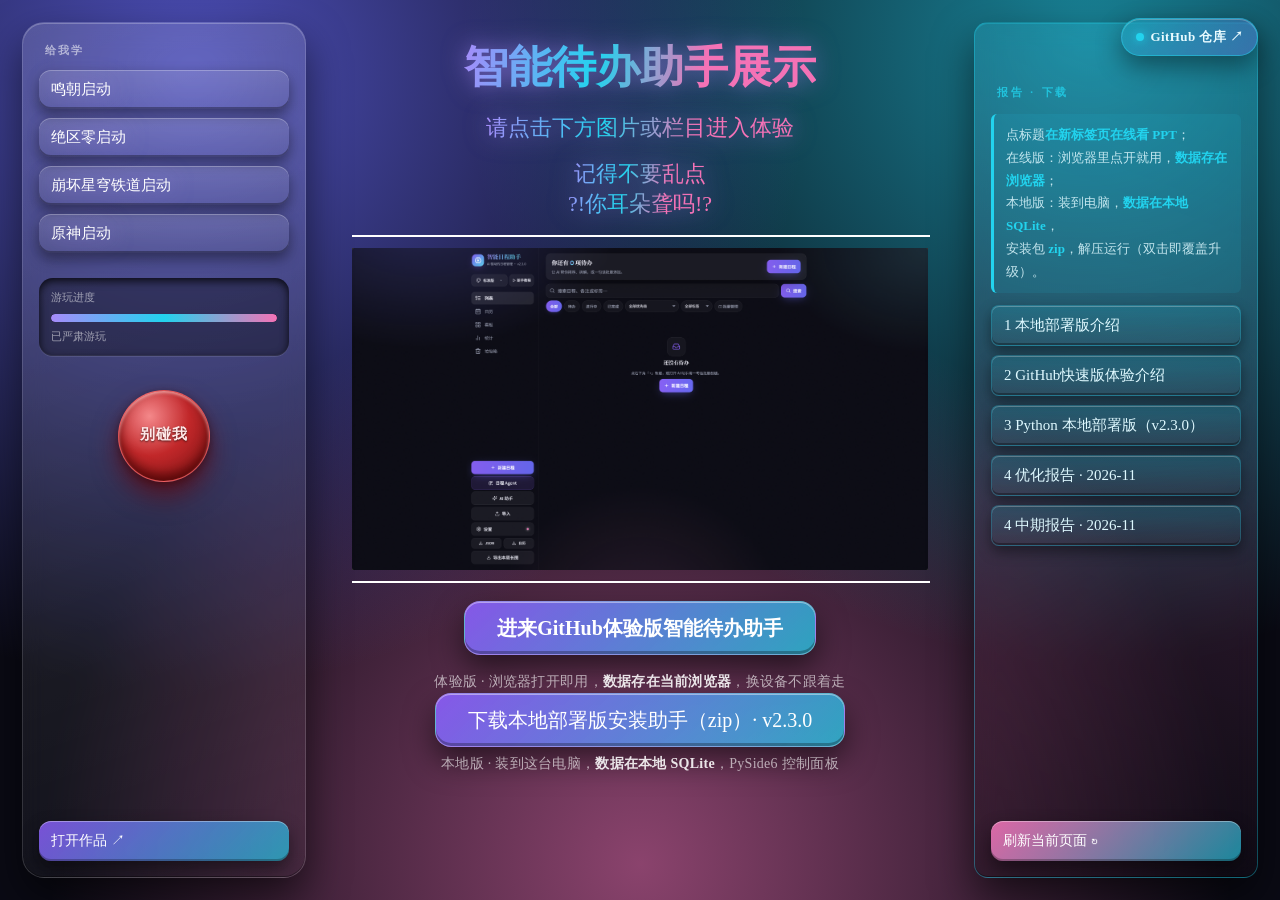
==== commit fd9825c4: "Update fmt.Println to output 'Goodbye World'" ====
--- a/python课加载网页.html
+++ b/python课加载网页.html
@@ -842,6 +842,9 @@
         </div>
         <div class="side-item">
             <a data-ppt="智能日程助手-优化报告-终版.pptx">4 优化报告 · 2026-11</a>
+        </div>
+        <div class="side-item">
+            <a data-ppt="智能日程助手-中期报告-终版.pptx">4 中期报告 · 2026-11</a>
         </div>
         <!-- 底部：下载 zip + 刷新本页 -->
         <div class="side-actions">
@@ -1259,4 +1262,4 @@
 
 </body>
 
-</html>+</html>
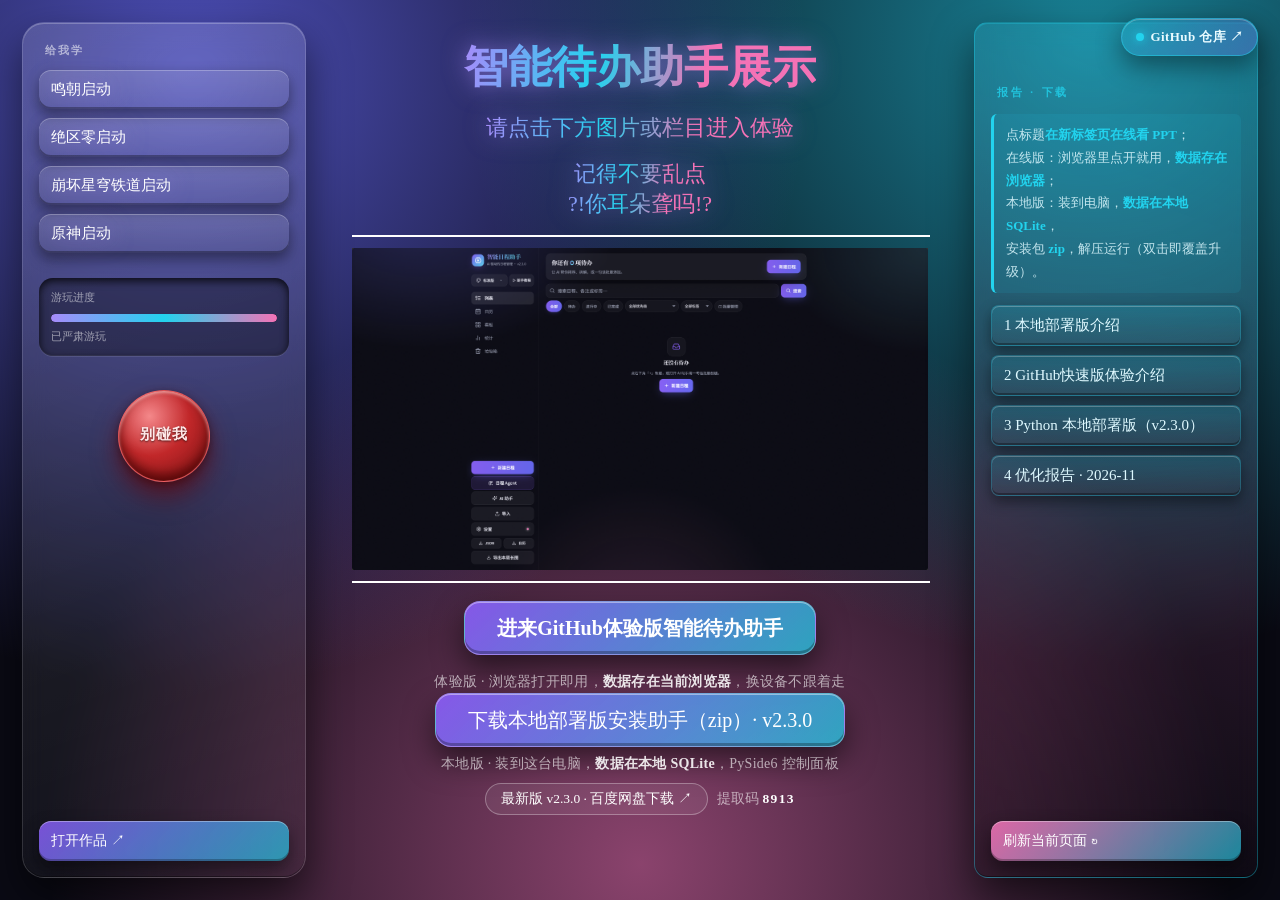
==== commit 31fc4bab: "Add files via upload" ====
--- a/python课加载网页.html
+++ b/python课加载网页.html
@@ -360,6 +360,40 @@
 
         .entry-note b {
             color: rgba(255, 255, 255, .88);
+        }
+
+        /* ============ 网盘下载：版本号下面那条备选通道 ============ */
+        .dl-alt {
+            margin: 10px 0 4px;
+            text-align: center;
+            font-size: 13.5px;
+            color: rgba(255, 255, 255, .60);
+        }
+
+        .dl-alt a {
+            display: inline-block;
+            padding: 6px 15px;
+            border-radius: 999px;
+            border: 1px solid rgba(255, 255, 255, .30);
+            background: rgba(255, 255, 255, .07);
+            color: #ffffff;
+            text-decoration: none;
+            transition: background .15s ease, border-color .15s ease, transform .15s ease;
+        }
+
+        .dl-alt a:hover {
+            background: rgba(255, 255, 255, .16);
+            border-color: rgba(255, 255, 255, .55);
+            transform: translateY(-1px);
+        }
+
+        .dl-alt .code {
+            margin-left: 6px;
+        }
+
+        .dl-alt .code b {
+            color: #ffffff;
+            letter-spacing: .10em;
         }
 
         .dl-btn {
@@ -809,6 +843,12 @@
             </a>
         </div>
         <div class="entry-note">本地版 · 装到这台电脑，<b>数据在本地 SQLite</b>，PySide6 控制面板</div>
+        <!-- v2.3.0 最新的安装包走百度网盘（提取码 8913）；GitHub 那个 zip 链接保留作备用通道 -->
+        <div class="dl-alt">
+            <a href="https://pan.baidu.com/s/1aqX3brHgAZbEe-xzJHaNUQ?pwd=8913" target="_blank"
+                rel="noopener noreferrer">最新版 v2.3.0 · 百度网盘下载 ↗</a>
+            <span class="code">提取码 <b>8913</b></span>
+        </div>
     </div>
     <!-- ==================== 右侧栏：内容留给你自己改 ====================
          和左边不是一套样式（青色描边 / 小圆角 / 按钮是粉的）。
@@ -842,9 +882,6 @@
         </div>
         <div class="side-item">
             <a data-ppt="智能日程助手-优化报告-终版.pptx">4 优化报告 · 2026-11</a>
-        </div>
-        <div class="side-item">
-            <a data-ppt="智能日程助手-中期报告-终版.pptx">4 中期报告 · 2026-11</a>
         </div>
         <!-- 底部：下载 zip + 刷新本页 -->
         <div class="side-actions">
@@ -1262,4 +1299,4 @@
 
 </body>
 
-</html>
+</html>
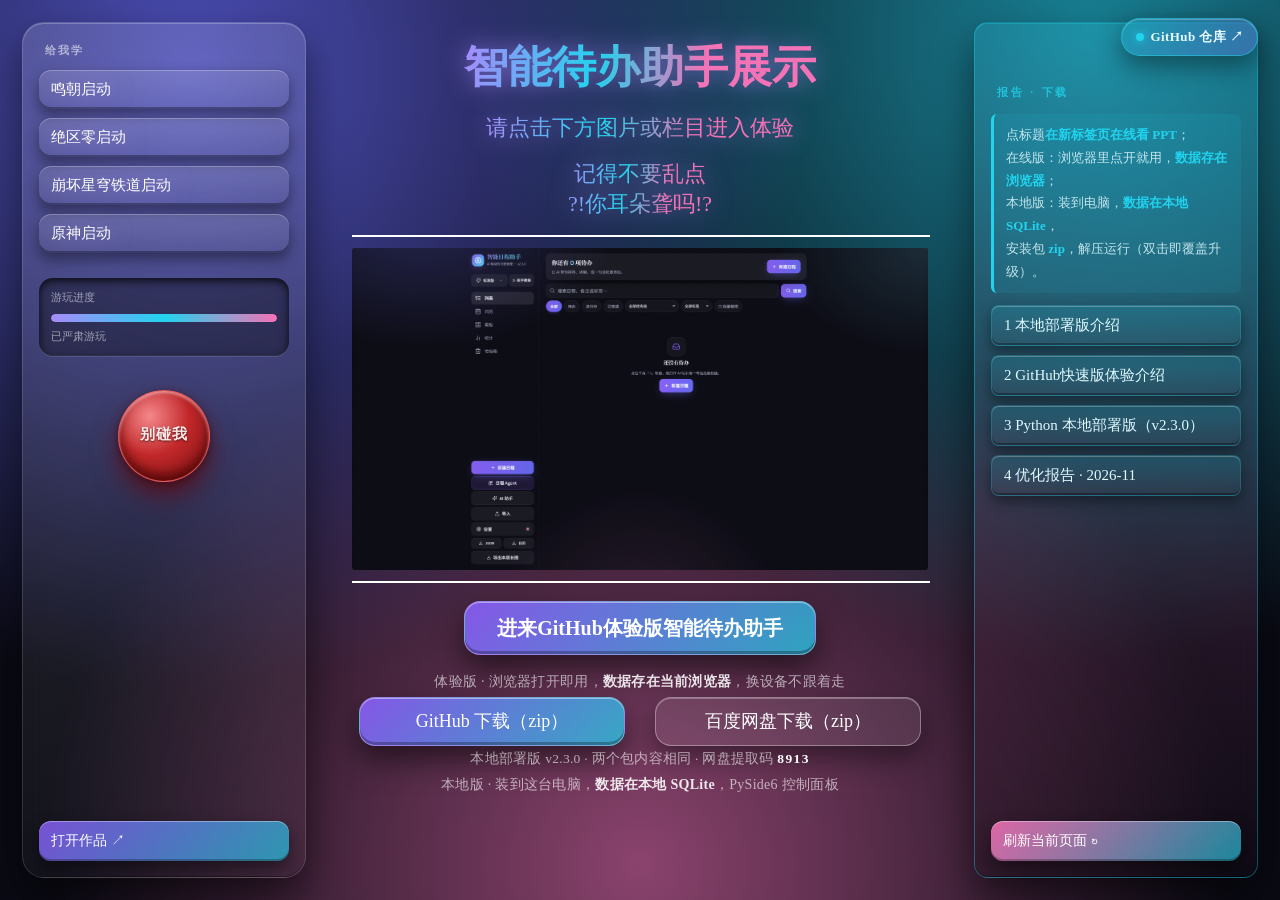
==== commit d9afd3e4: "更改下载路径" ====
--- a/python课加载网页.html
+++ b/python课加载网页.html
@@ -362,36 +362,46 @@
             color: rgba(255, 255, 255, .88);
         }
 
-        /* ============ 网盘下载：版本号下面那条备选通道 ============ */
-        .dl-alt {
-            margin: 10px 0 4px;
+        /* ============ 两个下载通道并排：左 GitHub zip，右 百度网盘 ============ */
+        .dl-pair {
+            display: flex;
+            flex-wrap: wrap;
+            justify-content: center;
+            align-items: stretch;
+            gap: 16px;
+            margin: 6px 0 4px;
+        }
+
+        /* 并排时按钮字号收一点，两个才塞得进一行 */
+        .dl-pair .dl-btn {
+            font-size: 18px;
+            padding: 13px 26px;
+            text-align: center;
+            min-width: 212px;   /* 两个按钮等宽，看着才像一对 */
+        }
+
+        /* 右边那个用描边款，和左边的渐变主按钮区分开 */
+        .dl-pair .dl-btn.is-alt {
+            background: rgba(255, 255, 255, .08);
+            border-color: rgba(255, 255, 255, .34);
+            box-shadow: 0 12px 26px rgba(0, 0, 0, .42), inset 0 1px 0 rgba(255, 255, 255, .28);
+        }
+
+        .dl-pair .dl-btn.is-alt:hover {
+            background: rgba(255, 255, 255, .17);
+            border-color: rgba(255, 255, 255, .58);
+        }
+
+        /* 按钮下面那行小字：版本 + 提取码 */
+        .dl-hint {
+            margin: 4px 0 6px;
             text-align: center;
             font-size: 13.5px;
+            letter-spacing: .02em;
             color: rgba(255, 255, 255, .60);
         }
 
-        .dl-alt a {
-            display: inline-block;
-            padding: 6px 15px;
-            border-radius: 999px;
-            border: 1px solid rgba(255, 255, 255, .30);
-            background: rgba(255, 255, 255, .07);
-            color: #ffffff;
-            text-decoration: none;
-            transition: background .15s ease, border-color .15s ease, transform .15s ease;
-        }
-
-        .dl-alt a:hover {
-            background: rgba(255, 255, 255, .16);
-            border-color: rgba(255, 255, 255, .55);
-            transform: translateY(-1px);
-        }
-
-        .dl-alt .code {
-            margin-left: 6px;
-        }
-
-        .dl-alt .code b {
+        .dl-hint b {
             color: #ffffff;
             letter-spacing: .10em;
         }
@@ -837,18 +847,16 @@
         <!-- 两个入口定位不同：在线版只是体验，本地版才是正式部署 -->
         <div class="entry-note">体验版 · 浏览器打开即用，<b>数据存在当前浏览器</b>，换设备不跟着走</div>
         <!-- 下载按钮：放在 h3 正下方，靠 data-dl 由脚本拼出 GitHub 地址 -->
-        <div class="dl-row">
-            <a class="dl-btn" data-dl="安装_智能日程助手.zip">
-                下载本地部署版安装助手（zip）· v2.3.0
-            </a>
+        <!-- 本地部署版：两个通道并排，装的是同一份 v2.3.0 安装包
+             左边 = GitHub 原始文件（由脚本按 data-dl 拼地址）
+             右边 = 百度网盘（直链带提取码，点开自动填） -->
+        <div class="dl-pair">
+            <a class="dl-btn" data-dl="安装_智能日程助手.zip">GitHub 下载（zip）</a>
+            <a class="dl-btn is-alt" href="https://pan.baidu.com/s/1aqX3brHgAZbEe-xzJHaNUQ?pwd=8913"
+                target="_blank" rel="noopener noreferrer">百度网盘下载（zip）</a>
         </div>
+        <div class="dl-hint">本地部署版 v2.3.0 · 两个包内容相同 · 网盘提取码 <b>8913</b></div>
         <div class="entry-note">本地版 · 装到这台电脑，<b>数据在本地 SQLite</b>，PySide6 控制面板</div>
-        <!-- v2.3.0 最新的安装包走百度网盘（提取码 8913）；GitHub 那个 zip 链接保留作备用通道 -->
-        <div class="dl-alt">
-            <a href="https://pan.baidu.com/s/1aqX3brHgAZbEe-xzJHaNUQ?pwd=8913" target="_blank"
-                rel="noopener noreferrer">最新版 v2.3.0 · 百度网盘下载 ↗</a>
-            <span class="code">提取码 <b>8913</b></span>
-        </div>
     </div>
     <!-- ==================== 右侧栏：内容留给你自己改 ====================
          和左边不是一套样式（青色描边 / 小圆角 / 按钮是粉的）。
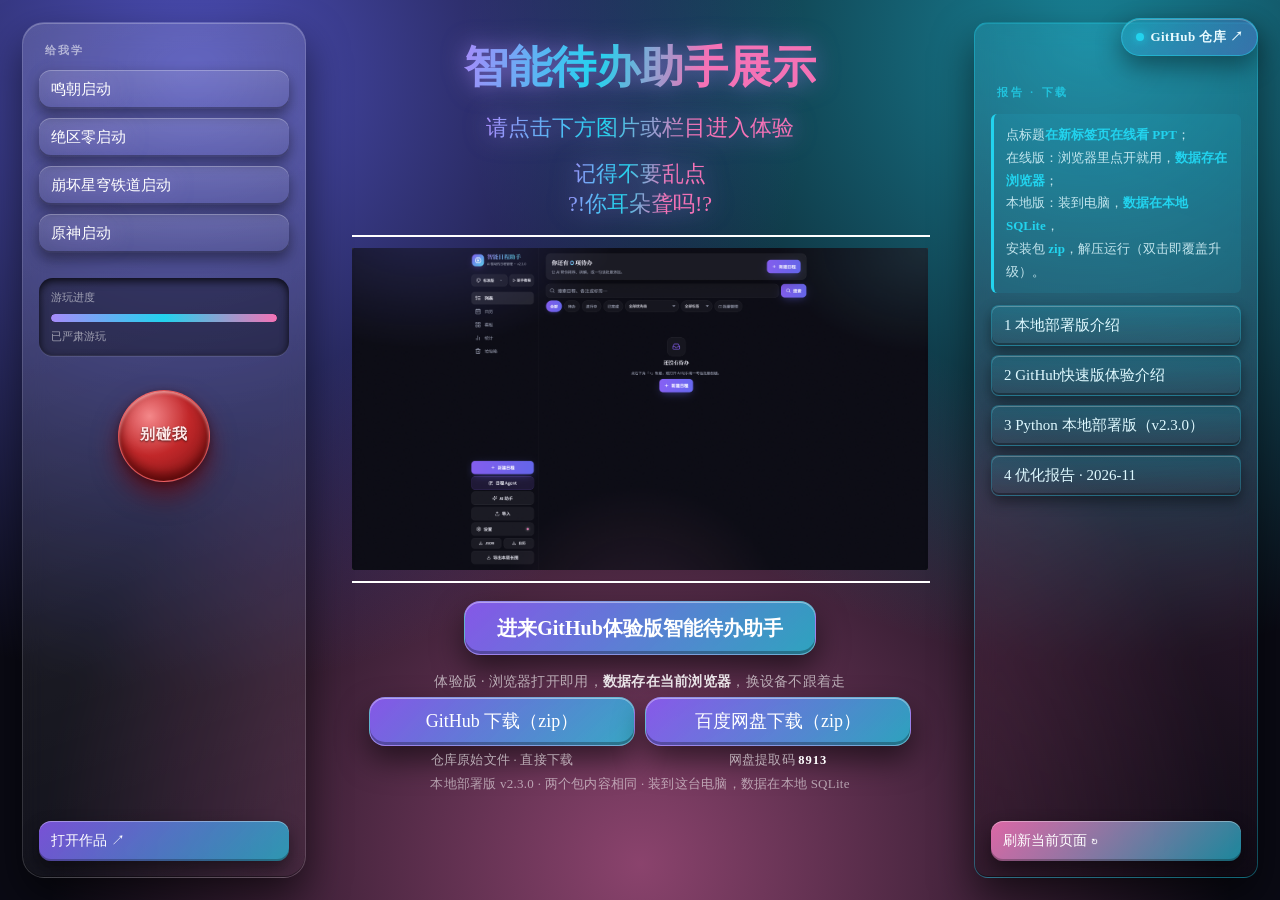
==== commit 2dabfa7d: "Add files via upload" ====
--- a/python课加载网页.html
+++ b/python课加载网页.html
@@ -367,43 +367,49 @@
             display: flex;
             flex-wrap: wrap;
             justify-content: center;
-            align-items: stretch;
-            gap: 16px;
-            margin: 6px 0 4px;
-        }
-
-        /* 并排时按钮字号收一点，两个才塞得进一行 */
+            align-items: flex-start;
+            gap: 10px;
+            margin: 6px 0 2px;
+        }
+
+        /* 每一项 = 按钮 + 它自己的说明，说明挂在按钮正下方 */
+        .dl-item {
+            display: flex;
+            flex-direction: column;
+            align-items: center;
+            gap: 6px;
+        }
+
+        /* .content a 会把链接设成 display:block + margin:0 auto，
+           那样两个按钮会被推到两侧，所以这里必须把 margin 清零 */
         .dl-pair .dl-btn {
+            display: inline-block;
+            margin: 0;
             font-size: 18px;
             padding: 13px 26px;
             text-align: center;
-            min-width: 212px;   /* 两个按钮等宽，看着才像一对 */
-        }
-
-        /* 右边那个用描边款，和左边的渐变主按钮区分开 */
-        .dl-pair .dl-btn.is-alt {
-            background: rgba(255, 255, 255, .08);
-            border-color: rgba(255, 255, 255, .34);
-            box-shadow: 0 12px 26px rgba(0, 0, 0, .42), inset 0 1px 0 rgba(255, 255, 255, .28);
-        }
-
-        .dl-pair .dl-btn.is-alt:hover {
-            background: rgba(255, 255, 255, .17);
-            border-color: rgba(255, 255, 255, .58);
-        }
-
-        /* 按钮下面那行小字：版本 + 提取码 */
+            min-width: 212px;
+        }
+
+        /* 按钮下面那行小字：每个按钮各配一句 */
+        .dl-cap {
+            font-size: 12.5px;
+            letter-spacing: .02em;
+            color: rgba(255, 255, 255, .62);
+        }
+
+        .dl-cap b {
+            color: #ffffff;
+            letter-spacing: .08em;
+        }
+
+        /* 两个通道共用的说明 */
         .dl-hint {
-            margin: 4px 0 6px;
+            margin: 6px 0 6px;
             text-align: center;
-            font-size: 13.5px;
+            font-size: 13px;
             letter-spacing: .02em;
-            color: rgba(255, 255, 255, .60);
-        }
-
-        .dl-hint b {
-            color: #ffffff;
-            letter-spacing: .10em;
+            color: rgba(255, 255, 255, .55);
         }
 
         .dl-btn {
@@ -846,17 +852,22 @@
         </a>
         <!-- 两个入口定位不同：在线版只是体验，本地版才是正式部署 -->
         <div class="entry-note">体验版 · 浏览器打开即用，<b>数据存在当前浏览器</b>，换设备不跟着走</div>
-        <!-- 下载按钮：放在 h3 正下方，靠 data-dl 由脚本拼出 GitHub 地址 -->
         <!-- 本地部署版：两个通道并排，装的是同一份 v2.3.0 安装包
              左边 = GitHub 原始文件（由脚本按 data-dl 拼地址）
-             右边 = 百度网盘（直链带提取码，点开自动填） -->
+             右边 = 百度网盘（直链带提取码，点开自动填）
+             每个按钮下面挂一句自己的说明，再共享一句版本说明 -->
         <div class="dl-pair">
-            <a class="dl-btn" data-dl="安装_智能日程助手.zip">GitHub 下载（zip）</a>
-            <a class="dl-btn is-alt" href="https://pan.baidu.com/s/1aqX3brHgAZbEe-xzJHaNUQ?pwd=8913"
-                target="_blank" rel="noopener noreferrer">百度网盘下载（zip）</a>
+            <div class="dl-item">
+                <a class="dl-btn" data-dl="安装_智能日程助手.zip">GitHub 下载（zip）</a>
+                <span class="dl-cap">仓库原始文件 · 直接下载</span>
+            </div>
+            <div class="dl-item">
+                <a class="dl-btn" href="https://pan.baidu.com/s/1aqX3brHgAZbEe-xzJHaNUQ?pwd=8913"
+                    target="_blank" rel="noopener noreferrer">百度网盘下载（zip）</a>
+                <span class="dl-cap">网盘提取码 <b>8913</b></span>
+            </div>
         </div>
-        <div class="dl-hint">本地部署版 v2.3.0 · 两个包内容相同 · 网盘提取码 <b>8913</b></div>
-        <div class="entry-note">本地版 · 装到这台电脑，<b>数据在本地 SQLite</b>，PySide6 控制面板</div>
+        <div class="dl-hint">本地部署版 v2.3.0 · 两个包内容相同 · 装到这台电脑，数据在本地 SQLite</div>
     </div>
     <!-- ==================== 右侧栏：内容留给你自己改 ====================
          和左边不是一套样式（青色描边 / 小圆角 / 按钮是粉的）。
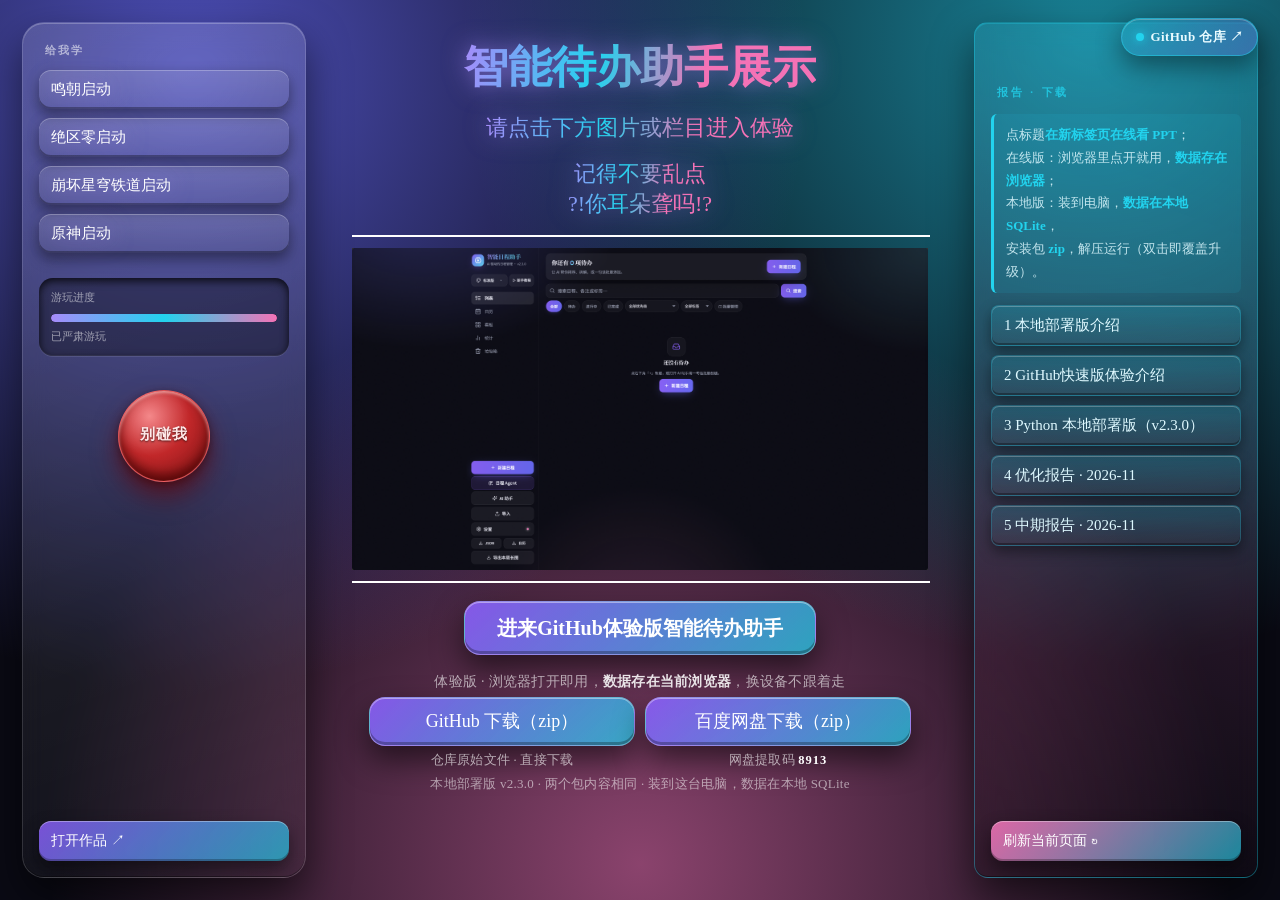
==== commit d49bfb1f: "Add files via upload" ====
--- a/python课加载网页.html
+++ b/python课加载网页.html
@@ -889,7 +889,7 @@
             本地版：装到电脑，<b>数据在本地 SQLite</b>，<br>
             安装包 <b>zip</b>，解压运行（双击即覆盖升级）。
         </div>
-        <!-- 四条都是 PPT：href 由下面的脚本按 data-ppt 自动拼好 -->
+        <!-- 五份 PPT：href 由下面的脚本按 data-ppt 自动拼好 -->
         <div class="side-item">
             <a data-ppt="智能日程助手-开题报告-终版.pptx">1 本地部署版介绍 </a>
         </div>
@@ -901,6 +901,9 @@
         </div>
         <div class="side-item">
             <a data-ppt="智能日程助手-优化报告-终版.pptx">4 优化报告 · 2026-11</a>
+        </div>
+        <div class="side-item">
+            <a data-ppt="智能日程助手-中期报告-终版.pptx">5 中期报告 · 2026-11</a>
         </div>
         <!-- 底部：下载 zip + 刷新本页 -->
         <div class="side-actions">
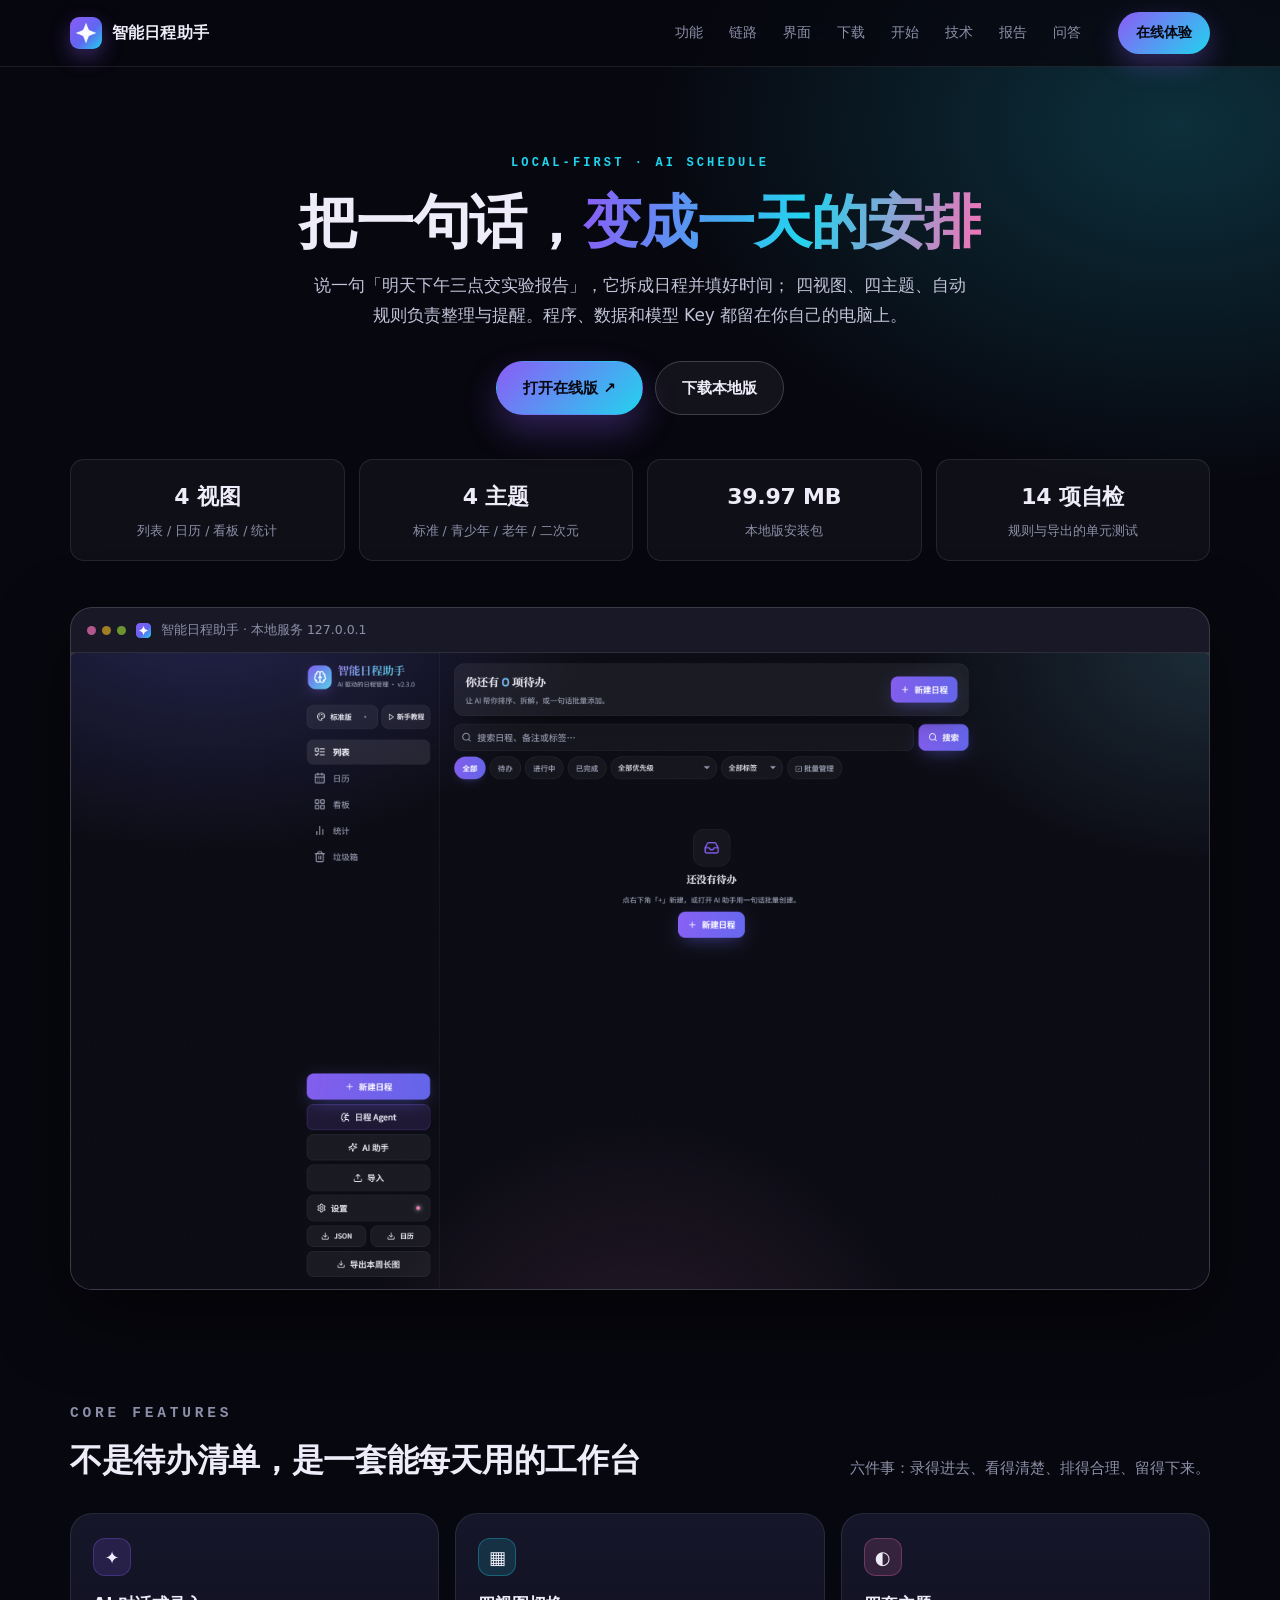
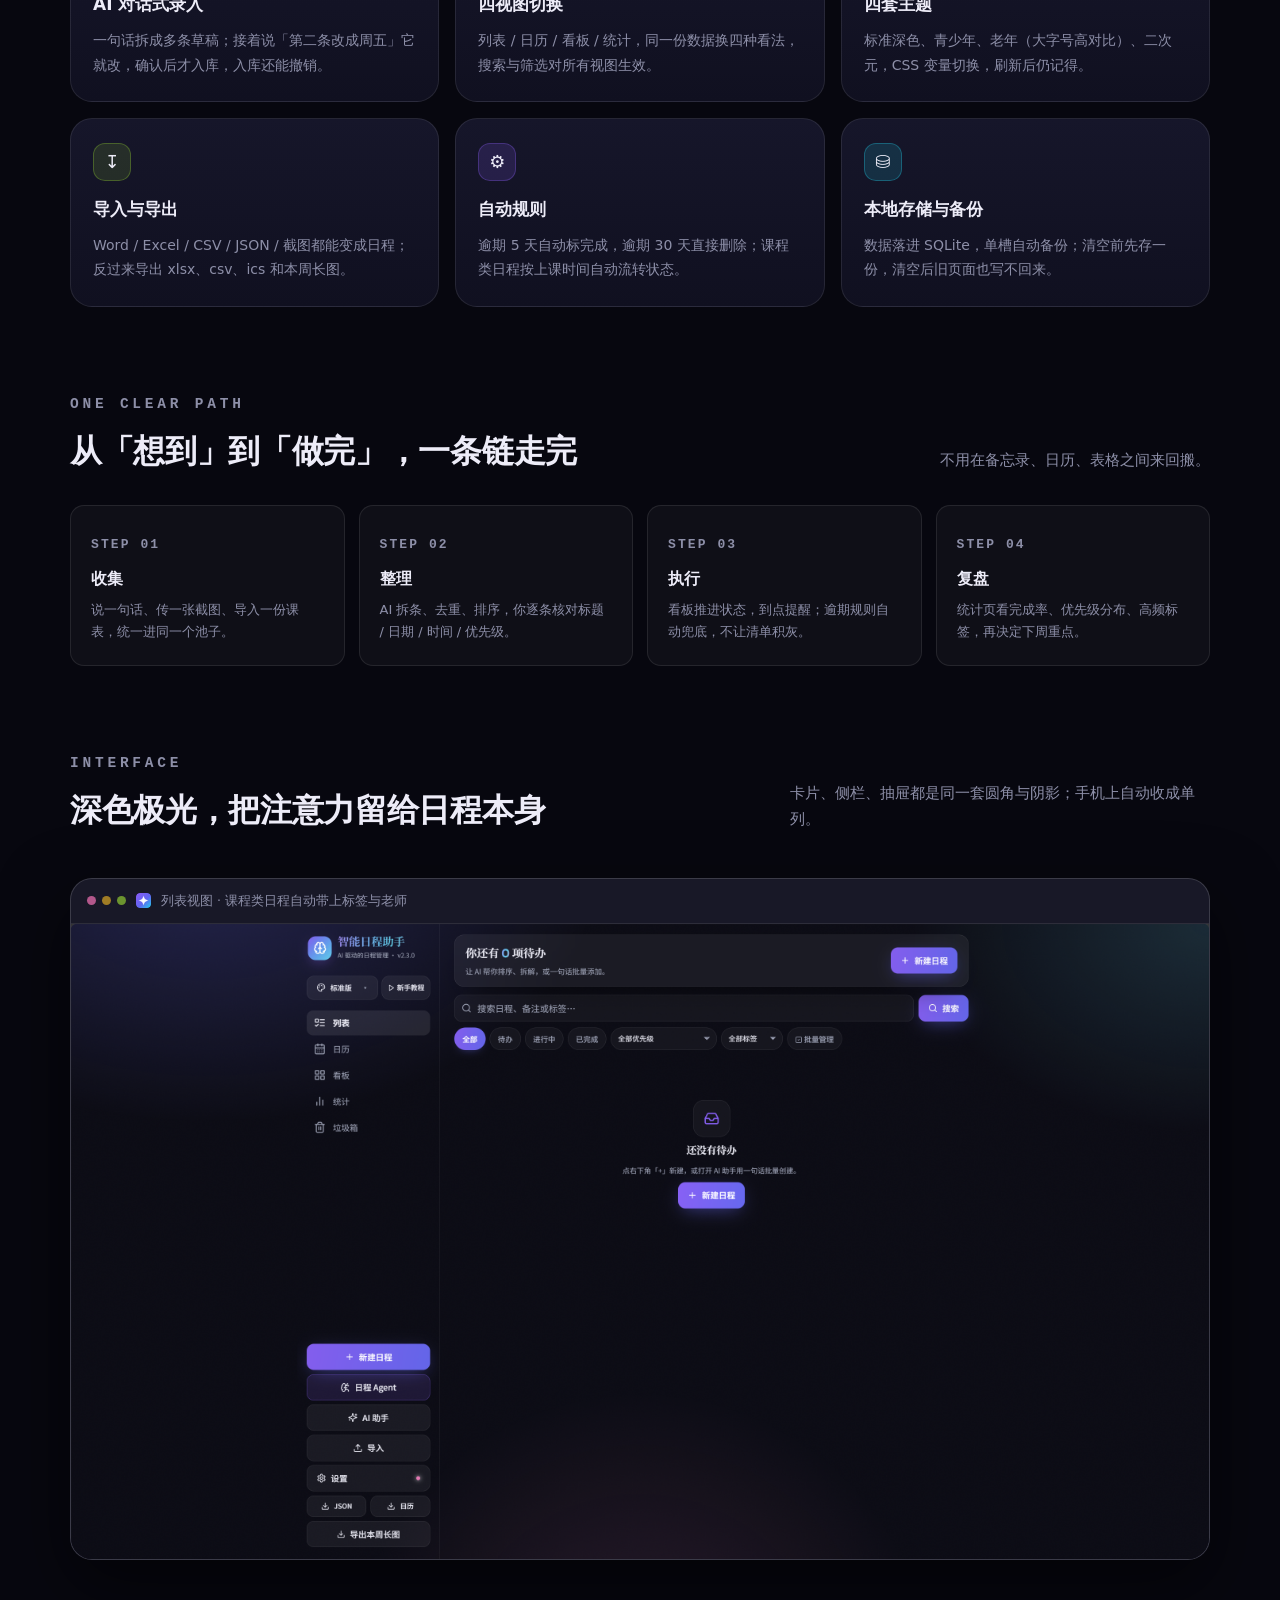
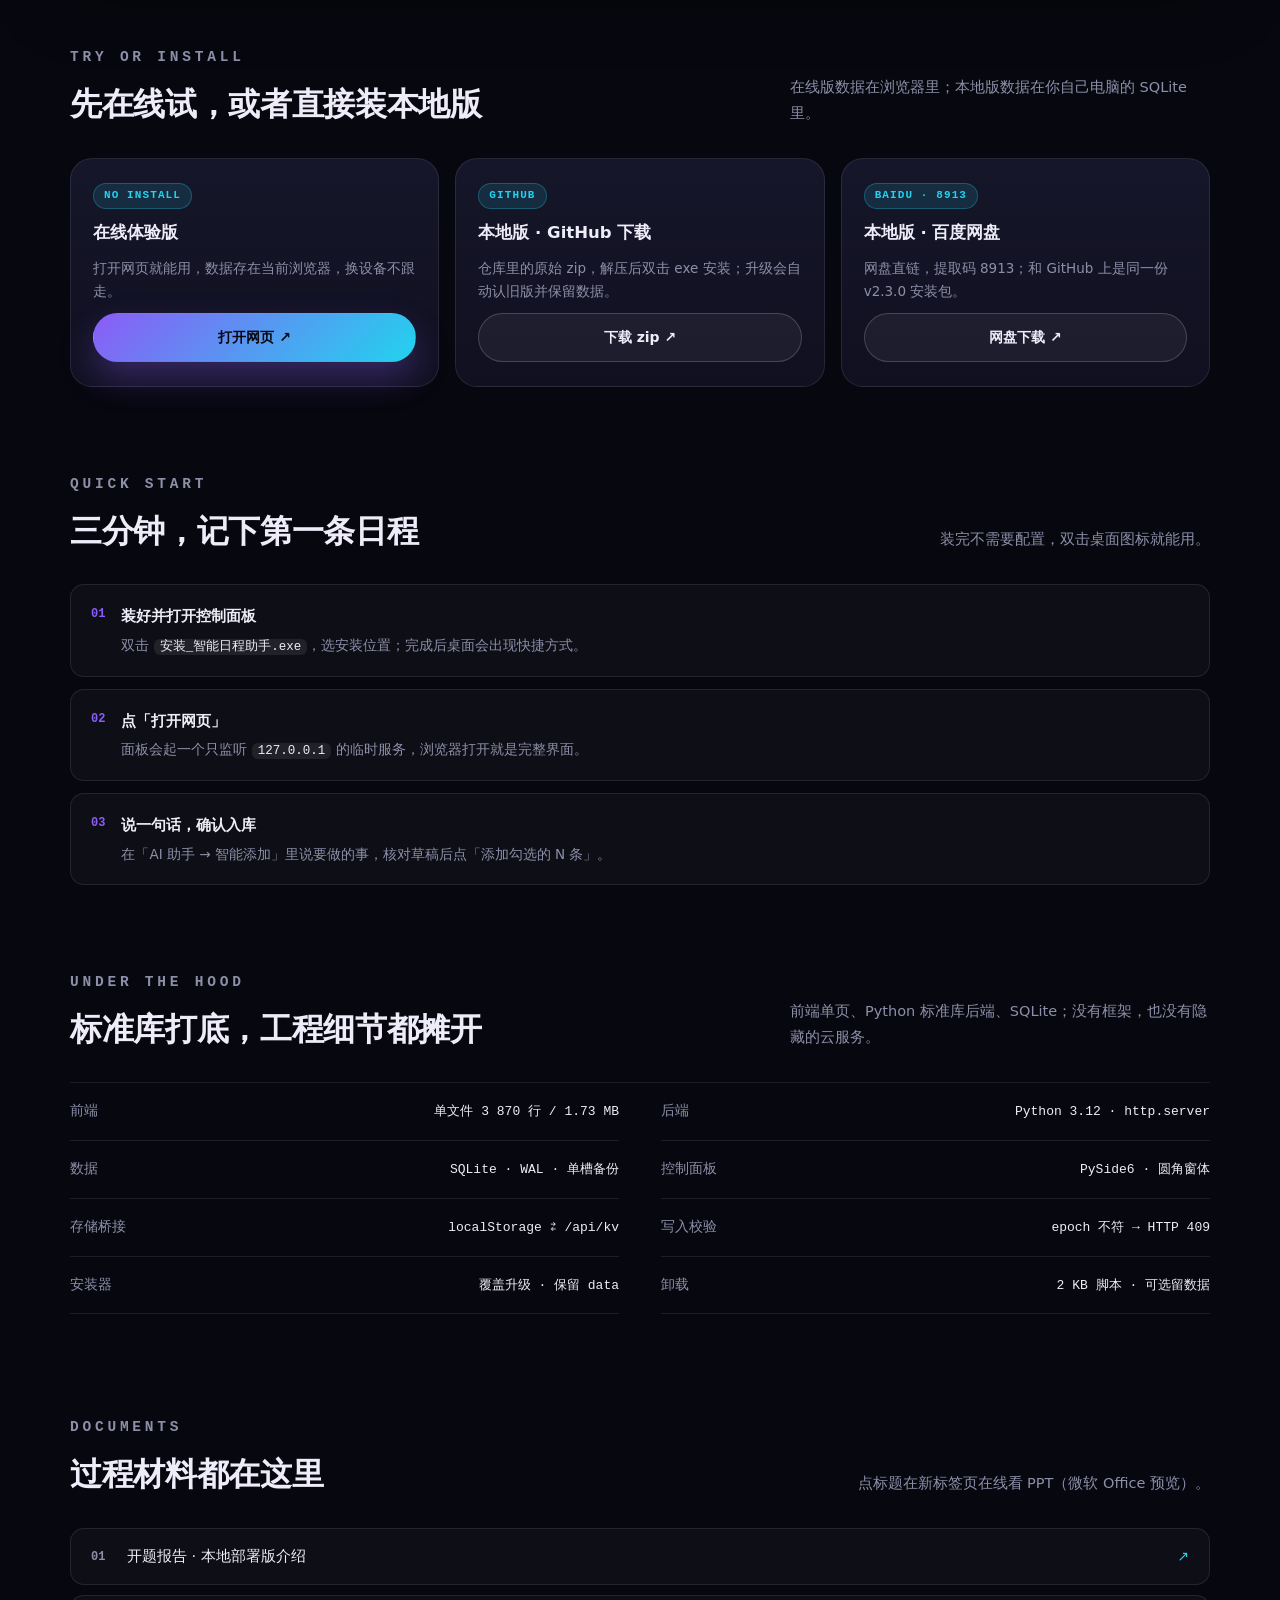
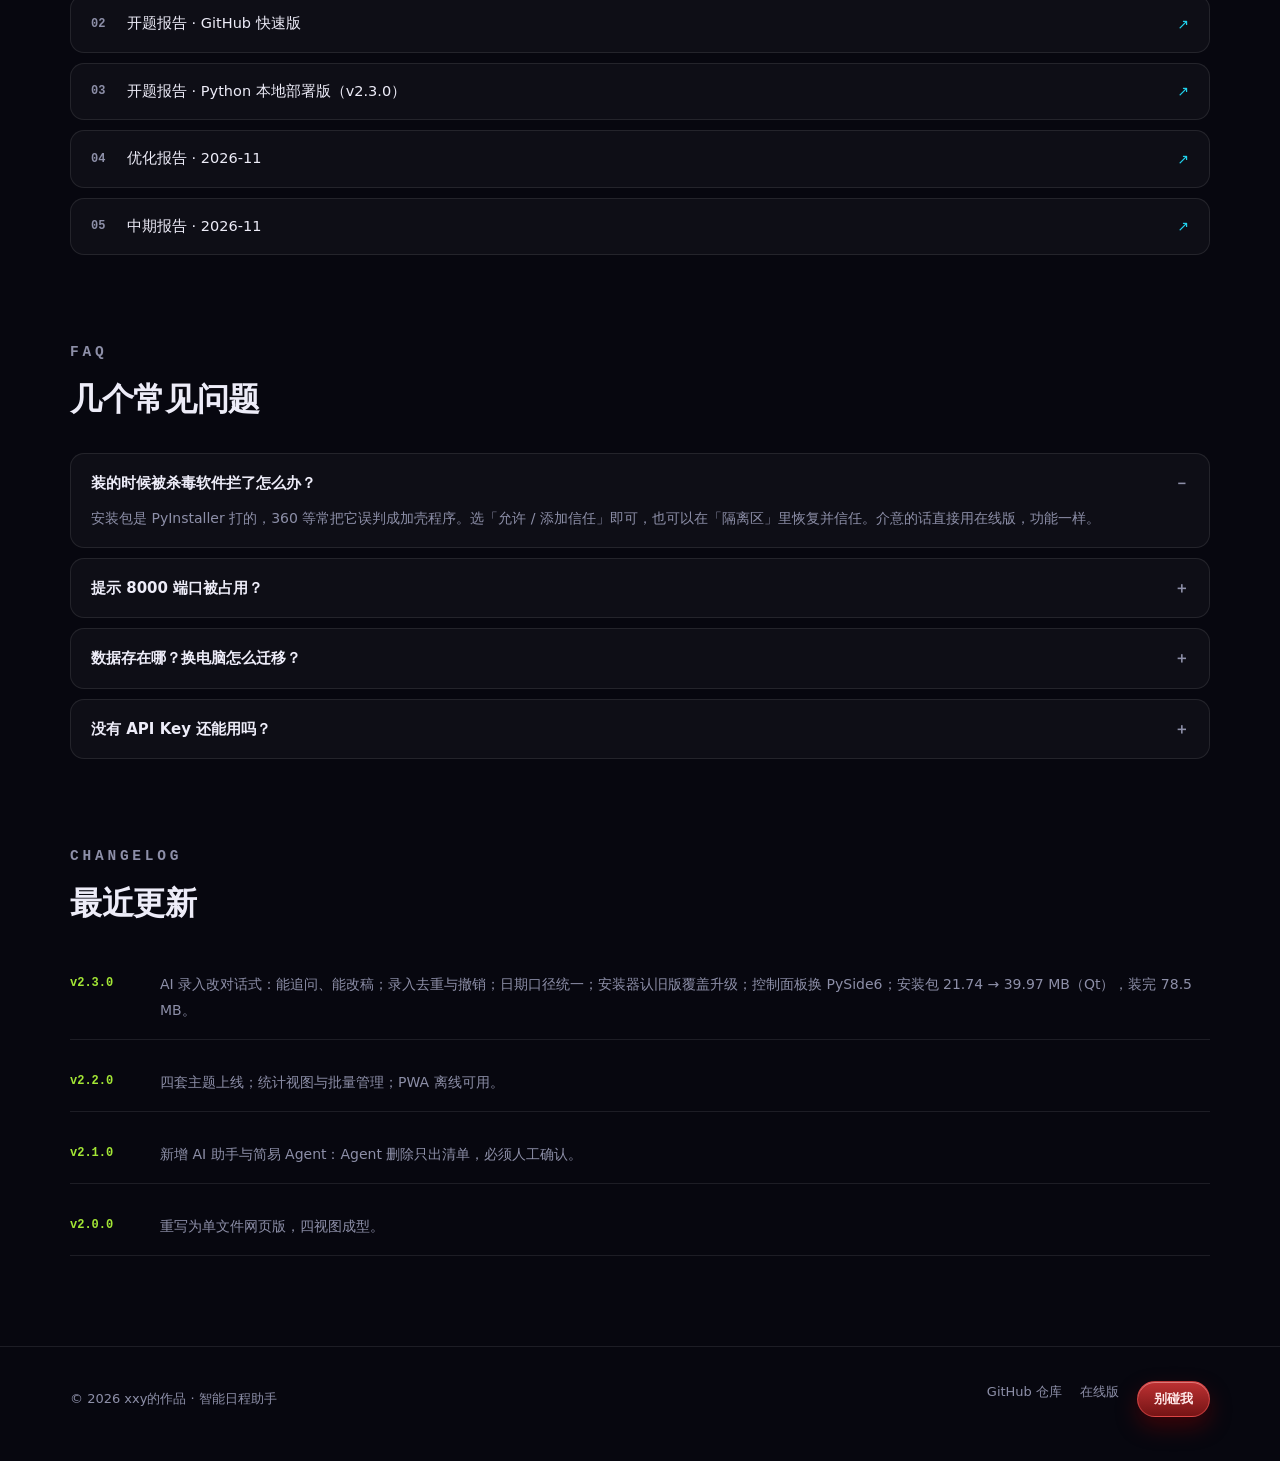
==== commit 23613b18: "Update python课加载网页.html" ====
--- a/python课加载网页.html
+++ b/python课加载网页.html
@@ -1,1324 +1,1136 @@
 <!DOCTYPE html>
 <html lang="zh-CN">
-
 <head>
-    <meta charset="UTF-8">
-    <meta name="viewport" content="width=device-width, initial-scale=1.0">
-    <title>我在学html</title>
-    <base target="_blank">
-    <!-- 全站只留这一个 <style>
-        ，右侧文字的颜色就改下面那一条规则 -->
-    <style>
-        /* 极光背景：深色底 + 三团彩色光 */
-        body {
-            margin: 0;
-            min-height: 100vh;
-            color: #fff;
-            /* 整体字号基准：h1、p、h3 都按 em 跟着它放大 */
-            font-size: 22px;
-            display: flex;
-            /* 左侧栏和正文并排，各占各的地盘 */
-            gap: 22px;
-            background: radial-gradient(circle at 15% 8%, rgba(99, 102, 241, .75), transparent 45%), radial-gradient(circle at 85% 4%, rgba(34, 211, 238, .60), transparent 45%), radial-gradient(circle at 50% 96%, rgba(244, 114, 182, .55), transparent 55%), #0a0a14;
+<meta charset="UTF-8">
+<meta name="viewport" content="width=device-width, initial-scale=1">
+<title>智能日程助手 · 本地运行的 AI 日程</title>
+<meta name="description" content="智能日程助手：一句话拆成日程，四视图、四主题、自动规则；数据只存在自己电脑上。">
+<meta name="theme-color" content="#07070f">
+<link rel="icon" type="image/png" sizes="192x192" href="icon-192.png">
+<link rel="apple-touch-icon" href="apple-touch-icon.png">
+<style>
+  /* =====================================================================
+     智能日程助手 · 介绍页
+     版式参考「墨识介绍页」：吸顶导航 + 分节（功能 / 链路 / 界面 / 下载 /
+     开始 / 技术 / 问答 / 更新），配色换成助手本身的深色极光。
+     ===================================================================== */
+  :root {
+    --bg: #07070f;
+    --bg-2: #0b0b17;
+    --paper: #101020;
+    --paper-2: #16162a;
+    --ink: #edecf8;
+    --ink-2: #c2c3d8;
+    --muted: #8d8fa8;
+    --line: rgba(255, 255, 255, .09);
+    --line-2: rgba(255, 255, 255, .18);
+    --violet: #8b5cf6;
+    --cyan: #22d3ee;
+    --pink: #f472b6;
+    --lime: #a3e635;
+    --radius: 22px;
+    --radius-sm: 14px;
+    --shadow: 0 26px 70px rgba(0, 0, 0, .55);
+    --sans: "Noto Sans SC", "PingFang SC", "Microsoft YaHei", "Segoe UI", system-ui, -apple-system, sans-serif;
+    --mono: "Cascadia Code", "SFMono-Regular", Consolas, "Liberation Mono", monospace;
+  }
+
+  *, *::before, *::after { box-sizing: border-box; }
+
+  html { scroll-behavior: smooth; }
+
+  body {
+    margin: 0;
+    color: var(--ink);
+    font: 16px/1.75 var(--sans);
+    background:
+      radial-gradient(900px 620px at 12% -8%, rgba(139, 92, 246, .28), transparent 62%),
+      radial-gradient(880px 600px at 92% 2%, rgba(34, 211, 238, .20), transparent 60%),
+      radial-gradient(760px 560px at 50% 108%, rgba(244, 114, 182, .16), transparent 62%),
+      var(--bg);
+    -webkit-font-smoothing: antialiased;
+  }
+
+  a { color: inherit; text-decoration: none; }
+  img { max-width: 100%; display: block; }
+  ::selection { background: rgba(139, 92, 246, .45); }
+
+  .wrap { width: min(1140px, 100% - 48px); margin-inline: auto; }
+
+  /* ---------------- 吸顶导航 ---------------- */
+  .top-bar {
+    position: sticky;
+    top: 0;
+    z-index: 40;
+    backdrop-filter: blur(18px);
+    -webkit-backdrop-filter: blur(18px);
+    background: rgba(7, 7, 15, .78);
+    border-bottom: 1px solid var(--line);
+  }
+
+  .top-inner {
+    display: flex;
+    align-items: center;
+    gap: 26px;
+    height: 66px;
+  }
+
+  .brand { display: flex; align-items: center; gap: 10px; font-weight: 700; letter-spacing: .01em; }
+  /* 品牌图标：直接用应用自己的 icon-192.png */
+  .brand-mark {
+    width: 32px; height: 32px;
+    border-radius: 9px;
+    display: block;
+    object-fit: cover;
+    box-shadow: 0 8px 20px rgba(139, 92, 246, .35);
+  }
+
+  .nav { display: flex; gap: 4px; margin-left: auto; flex-wrap: wrap; }
+  .nav a {
+    padding: 6px 11px;
+    border-radius: 999px;
+    font-size: 13.5px;
+    color: var(--muted);
+    transition: color .18s ease, background .18s ease;
+  }
+  .nav a:hover { color: var(--ink); background: rgba(255, 255, 255, .07); }
+
+  .top-cta {
+    padding: 9px 18px;
+    border-radius: 999px;
+    font-size: 13.5px;
+    font-weight: 700;
+    color: #07070f;
+    background: linear-gradient(135deg, var(--violet), var(--cyan));
+    box-shadow: 0 10px 26px rgba(139, 92, 246, .32);
+    white-space: nowrap;
+  }
+  .top-cta:hover { filter: brightness(1.08); }
+
+  /* ---------------- 首屏 ---------------- */
+  .hero { padding: 78px 0 26px; text-align: center; }
+
+  .eyebrow {
+    font: 600 12px/1 var(--mono);
+    letter-spacing: .26em;
+    color: var(--cyan);
+    text-transform: uppercase;
+  }
+
+  .hero h1 {
+    margin: 20px 0 16px;
+    font-size: clamp(32px, 5.2vw, 58px);
+    line-height: 1.14;
+    letter-spacing: -.02em;
+  }
+  .hero h1 em {
+    font-style: normal;
+    background: linear-gradient(100deg, var(--violet), var(--cyan) 55%, var(--pink));
+    -webkit-background-clip: text;
+    background-clip: text;
+    color: transparent;
+  }
+
+  .hero .lead {
+    margin: 0 auto;
+    max-width: 660px;
+    color: var(--ink-2);
+    font-size: 17px;
+  }
+
+  .hero-actions {
+    display: flex;
+    flex-wrap: wrap;
+    gap: 12px;
+    justify-content: center;
+    margin: 30px 0 0;
+  }
+
+  .btn {
+    display: inline-flex;
+    align-items: center;
+    gap: 8px;
+    padding: 13px 26px;
+    border-radius: 999px;
+    font-size: 15px;
+    font-weight: 700;
+    border: 1px solid transparent;
+    transition: transform .16s ease, filter .16s ease, background .16s ease, border-color .16s ease;
+  }
+  .btn-primary {
+    color: #07070f;
+    background: linear-gradient(135deg, var(--violet), var(--cyan));
+    box-shadow: 0 16px 34px rgba(139, 92, 246, .3);
+  }
+  .btn-primary:hover { transform: translateY(-2px); filter: brightness(1.07); }
+  .btn-ghost {
+    color: var(--ink);
+    background: rgba(255, 255, 255, .05);
+    border-color: var(--line-2);
+  }
+  .btn-ghost:hover { background: rgba(255, 255, 255, .12); transform: translateY(-2px); }
+
+  .stats {
+    display: grid;
+    grid-template-columns: repeat(4, minmax(0, 1fr));
+    gap: 14px;
+    margin: 44px 0 0;
+  }
+  .stat {
+    padding: 18px 16px;
+    border: 1px solid var(--line);
+    border-radius: var(--radius-sm);
+    background: rgba(255, 255, 255, .035);
+  }
+  .stat b { display: block; font-size: 22px; letter-spacing: -.01em; }
+  .stat span { display: block; margin-top: 4px; font-size: 12.5px; color: var(--muted); }
+
+  /* 演示框 */
+  .demo {
+    margin: 46px 0 0;
+    border: 1px solid var(--line-2);
+    border-radius: var(--radius);
+    background: var(--paper);
+    box-shadow: var(--shadow);
+    overflow: hidden;
+  }
+  .demo-bar {
+    display: flex;
+    align-items: center;
+    gap: 10px;
+    padding: 11px 16px;
+    border-bottom: 1px solid var(--line);
+    background: rgba(255, 255, 255, .03);
+    font-size: 12.5px;
+    color: var(--muted);
+  }
+  .demo-dots { display: flex; gap: 6px; }
+  .demo-dots i { width: 9px; height: 9px; border-radius: 50%; background: rgba(255, 255, 255, .18); }
+  .demo-dots i:first-child { background: rgba(244, 114, 182, .7); }
+  .demo-dots i:nth-child(2) { background: rgba(251, 191, 36, .6); }
+  .demo-dots i:last-child { background: rgba(163, 230, 53, .6); }
+  /* 选择器要压过 .demo img 的 width:100%，否则图标会被拉成一条长条 */
+  .demo .demo-icon { width: 15px; height: 15px; border-radius: 4px; flex: none; }
+  .demo img { width: 100%; }
+
+  /* ---------------- 通用分节 ---------------- */
+  .section { padding: 84px 0 0; }
+  .section-head {
+    display: flex;
+    align-items: flex-end;
+    justify-content: space-between;
+    gap: 26px;
+    margin-bottom: 32px;
+  }
+  .section-head h2 {
+    margin: 14px 0 0;
+    font-size: clamp(23px, 2.8vw, 32px);
+    line-height: 1.3;
+    letter-spacing: -.01em;
+  }
+  .section-head p {
+    margin: 0;
+    max-width: 420px;
+    color: var(--muted);
+    font-size: 14.5px;
+    line-height: 1.8;
+  }
+
+  /* 功能卡片 */
+  .grid-3 { display: grid; grid-template-columns: repeat(3, minmax(0, 1fr)); gap: 16px; }
+  .card {
+    padding: 24px 22px;
+    border: 1px solid var(--line);
+    border-radius: var(--radius);
+    background: linear-gradient(180deg, var(--paper-2), var(--paper));
+    transition: border-color .2s ease, transform .2s ease, box-shadow .2s ease;
+  }
+  .card:hover {
+    transform: translateY(-3px);
+    border-color: rgba(139, 92, 246, .5);
+    box-shadow: 0 20px 46px rgba(0, 0, 0, .45);
+  }
+  .card h3 { margin: 14px 0 8px; font-size: 17px; }
+  .card p { margin: 0; color: var(--muted); font-size: 14px; line-height: 1.75; }
+  .icon {
+    width: 38px; height: 38px;
+    border-radius: 12px;
+    display: grid; place-items: center;
+    font-size: 18px;
+    background: rgba(139, 92, 246, .16);
+    border: 1px solid rgba(139, 92, 246, .3);
+  }
+  .icon.cyan { background: rgba(34, 211, 238, .14); border-color: rgba(34, 211, 238, .3); }
+  .icon.pink { background: rgba(244, 114, 182, .14); border-color: rgba(244, 114, 182, .3); }
+  .icon.lime { background: rgba(163, 230, 53, .12); border-color: rgba(163, 230, 53, .28); }
+
+  /* 链路 */
+  .flow { display: grid; grid-template-columns: repeat(4, minmax(0, 1fr)); gap: 14px; }
+  .flow-step {
+    position: relative;
+    padding: 22px 20px;
+    border: 1px solid var(--line);
+    border-radius: var(--radius-sm);
+    background: rgba(255, 255, 255, .035);
+  }
+  .flow-step b { display: block; margin-top: 10px; font-size: 15.5px; }
+  .flow-step span { display: block; margin-top: 6px; color: var(--muted); font-size: 13px; line-height: 1.7; }
+  .flow-num {
+    font: 700 12px/1 var(--mono);
+    letter-spacing: .16em;
+    color: var(--cyan);
+  }
+
+  /* 技术规格 */
+  .spec-grid {
+    display: grid;
+    grid-template-columns: repeat(2, minmax(0, 1fr));
+    gap: 0 42px;
+    border-top: 1px solid var(--line);
+  }
+  .spec {
+    display: flex;
+    align-items: baseline;
+    justify-content: space-between;
+    gap: 18px;
+    padding: 16px 0;
+    border-bottom: 1px solid var(--line);
+  }
+  .spec dt { color: var(--muted); font-size: 13.5px; }
+  .spec dd { margin: 0; font-size: 14.5px; text-align: right; }
+  .spec dd.mono { font-family: var(--mono); font-size: 13px; }
+
+  /* 下载 */
+  .download-grid { display: grid; grid-template-columns: repeat(3, minmax(0, 1fr)); gap: 16px; }
+  .download-card {
+    display: flex;
+    flex-direction: column;
+    gap: 10px;
+    padding: 24px 22px;
+    border: 1px solid var(--line);
+    border-radius: var(--radius);
+    background: linear-gradient(180deg, var(--paper-2), var(--paper));
+  }
+  .download-card h3 { margin: 0; font-size: 16.5px; }
+  .download-card p { margin: 0; color: var(--muted); font-size: 13.5px; line-height: 1.7; flex: 1; }
+  .download-card .btn { justify-content: center; width: 100%; padding: 11px 18px; font-size: 14px; }
+  .tag {
+    align-self: flex-start;
+    padding: 3px 10px;
+    border-radius: 999px;
+    font: 600 11px/1.6 var(--mono);
+    letter-spacing: .1em;
+    color: var(--cyan);
+    background: rgba(34, 211, 238, .12);
+    border: 1px solid rgba(34, 211, 238, .28);
+  }
+
+  /* 快速开始 */
+  .steps { display: grid; gap: 12px; counter-reset: step; }
+  .step-row {
+    display: flex;
+    gap: 16px;
+    align-items: flex-start;
+    padding: 18px 20px;
+    border: 1px solid var(--line);
+    border-radius: var(--radius-sm);
+    background: rgba(255, 255, 255, .03);
+  }
+  .step-row::before {
+    counter-increment: step;
+    content: counter(step, decimal-leading-zero);
+    font: 700 12px/1 var(--mono);
+    color: var(--violet);
+    padding-top: 5px;
+  }
+  .step-row b { display: block; font-size: 15px; }
+  .step-row span { display: block; margin-top: 4px; color: var(--muted); font-size: 13.5px; line-height: 1.7; }
+  .step-row code {
+    font-family: var(--mono);
+    font-size: 12.5px;
+    padding: 1px 6px;
+    border-radius: 6px;
+    background: rgba(255, 255, 255, .08);
+    color: var(--ink);
+  }
+
+  /* 报告下载 */
+  .report-list { display: grid; gap: 10px; }
+  .report-link {
+    display: flex;
+    align-items: center;
+    gap: 14px;
+    padding: 15px 20px;
+    border: 1px solid var(--line);
+    border-radius: var(--radius-sm);
+    background: rgba(255, 255, 255, .03);
+    transition: border-color .18s ease, background .18s ease, transform .18s ease;
+  }
+  .report-link:hover {
+    border-color: rgba(34, 211, 238, .45);
+    background: rgba(34, 211, 238, .07);
+    transform: translateX(3px);
+  }
+  .report-link .no {
+    font: 700 12px/1 var(--mono);
+    color: var(--muted);
+    min-width: 22px;
+  }
+  .report-link .name { flex: 1; font-size: 14.5px; }
+  .report-link .arrow { color: var(--cyan); font-size: 14px; }
+
+  /* 问答 */
+  .faq { display: grid; gap: 10px; }
+  .faq details {
+    border: 1px solid var(--line);
+    border-radius: var(--radius-sm);
+    background: rgba(255, 255, 255, .03);
+    padding: 16px 20px;
+  }
+  .faq summary {
+    cursor: pointer;
+    font-size: 15px;
+    font-weight: 600;
+    list-style: none;
+  }
+  .faq summary::-webkit-details-marker { display: none; }
+  .faq summary::after { content: "＋"; float: right; color: var(--muted); }
+  .faq details[open] summary::after { content: "－"; }
+  .faq p { margin: 10px 0 0; color: var(--muted); font-size: 14px; line-height: 1.8; }
+
+  /* 更新日志 */
+  .changelog { display: grid; gap: 14px; }
+  .log-item {
+    display: flex;
+    gap: 16px;
+    padding: 16px 0;
+    border-bottom: 1px solid var(--line);
+  }
+  .log-ver {
+    font: 700 12px/1.9 var(--mono);
+    color: var(--lime);
+    min-width: 74px;
+  }
+  .log-item p { margin: 0; color: var(--muted); font-size: 14px; line-height: 1.8; }
+
+  /* 页脚 */
+  .site-footer {
+    margin-top: 90px;
+    padding: 34px 0 44px;
+    border-top: 1px solid var(--line);
+    color: var(--muted);
+    font-size: 13px;
+  }
+  .foot-inner { display: flex; flex-wrap: wrap; gap: 14px; align-items: center; justify-content: space-between; }
+  .foot-links { display: flex; gap: 18px; flex-wrap: wrap; }
+  .foot-links a:hover { color: var(--cyan); }
+
+  /* ---------------- 小彩蛋：别碰我 ---------------- */
+  .easter {
+    display: inline-flex;
+    align-items: center;
+    gap: 8px;
+    padding: 8px 16px;
+    border-radius: 999px;
+    border: 1px solid rgba(255, 90, 90, .5);
+    background: linear-gradient(180deg, rgba(210, 55, 55, .9), rgba(130, 22, 22, .9));
+    color: #ffe9e9;
+    font-size: 13px;
+    font-weight: 700;
+    cursor: pointer;
+    box-shadow: 0 10px 22px rgba(120, 0, 0, .45), inset 0 1px 0 rgba(255, 190, 190, .5);
+    transition: transform .14s ease, filter .14s ease;
+  }
+  .easter:hover { filter: brightness(1.1); transform: translateY(-1px); }
+  .easter:active { transform: translateY(1px); }
+
+  /* 碎裂层 */
+  #glass-layer {
+    position: fixed;
+    inset: 0;
+    z-index: 9000;
+    pointer-events: none;
+    overflow: hidden;
+    opacity: 0;
+    transition: opacity .3s ease;
+  }
+  #glass-layer.on { opacity: 1; }
+  #glass-layer svg { position: absolute; inset: 0; width: 100%; height: 100%; }
+  #glass-layer .crack-core {
+    fill: none;
+    stroke: rgba(255, 255, 255, .9);
+    stroke-width: 1.1;
+    vector-effect: non-scaling-stroke;
+    filter: drop-shadow(0 0 3px rgba(255, 255, 255, .8));
+  }
+  #glass-layer .crack-glow {
+    fill: none;
+    stroke: rgba(190, 225, 255, .32);
+    stroke-width: 2.4;
+    vector-effect: non-scaling-stroke;
+    filter: blur(1.4px);
+  }
+  #glass-layer .crack-prism {
+    fill: none;
+    stroke: url(#prism);
+    stroke-width: 1.6;
+    vector-effect: non-scaling-stroke;
+    opacity: .5;
+    mix-blend-mode: screen;
+  }
+  #glass-layer .shard {
+    fill: rgba(255, 255, 255, .05);
+    stroke: rgba(255, 255, 255, .16);
+    stroke-width: .8;
+    vector-effect: non-scaling-stroke;
+  }
+  #glass-layer .flash {
+    position: absolute; inset: 0; background: #fff; opacity: 0;
+  }
+  #glass-layer .flash.go { animation: glass-flash .42s ease-out; }
+  @keyframes glass-flash { 0% { opacity: .5; } 100% { opacity: 0; } }
+
+  #glass-layer .dead-hint {
+    position: absolute; left: 50%; top: 50%;
+    transform: translate(-50%, -50%);
+    padding: 14px 22px;
+    border-radius: 14px;
+    background: rgba(8, 8, 14, .82);
+    border: 1px solid rgba(255, 255, 255, .18);
+    color: #ffd7d7;
+    font-size: 14px;
+    line-height: 1.8;
+    text-align: center;
+    opacity: 0;
+    transition: opacity .4s ease;
+  }
+  #glass-layer.dead .dead-hint { opacity: 1; }
+  #glass-layer .dead-hint small { display: block; color: rgba(255, 255, 255, .55); font-size: 12px; letter-spacing: .1em; }
+  #glass-layer.dead { pointer-events: auto; cursor: not-allowed; }
+  html.page-dead body { overflow: hidden; }
+  html.page-dead body > *:not(#glass-layer) { pointer-events: none !important; }
+  html.page-dead body { filter: grayscale(1) brightness(.35) contrast(.95); }
+
+  /* ---------------- 响应式 ---------------- */
+  @media (max-width: 980px) {
+    .grid-3, .download-grid { grid-template-columns: repeat(2, minmax(0, 1fr)); }
+    .flow { grid-template-columns: repeat(2, minmax(0, 1fr)); }
+    .stats { grid-template-columns: repeat(2, minmax(0, 1fr)); }
+    .spec-grid { grid-template-columns: 1fr; gap: 0; }
+    .section-head { display: block; }
+    .section-head p { margin-top: 14px; max-width: none; }
+    .nav { display: none; }
+  }
+
+  @media (max-width: 680px) {
+    .wrap { width: min(1140px, 100% - 32px); }
+    .grid-3, .download-grid, .flow { grid-template-columns: 1fr; }
+    .hero { padding-top: 52px; }
+    .top-inner { gap: 12px; }
+    .top-cta { padding: 8px 14px; font-size: 12.5px; }
+    .section { padding-top: 62px; }
+  }
+
+  @media (prefers-reduced-motion: reduce) {
+    html { scroll-behavior: auto; }
+    *, *::before, *::after { transition-duration: .01ms !important; animation-duration: .01ms !important; }
+  }
+</style>
+</head>
+<body>
+
+<!-- ==================== 导航 ==================== -->
+<header class="top-bar">
+  <div class="wrap top-inner">
+    <a class="brand" href="#top">
+      <img class="brand-mark" src="icon-192.png" alt="智能日程助手图标" width="32" height="32">
+      <span>智能日程助手</span>
+    </a>
+    <nav class="nav">
+      <a href="#features">功能</a>
+      <a href="#flow">链路</a>
+      <a href="#screens">界面</a>
+      <a href="#download">下载</a>
+      <a href="#start">开始</a>
+      <a href="#tech">技术</a>
+      <a href="#reports">报告</a>
+      <a href="#faq">问答</a>
+    </nav>
+    <a class="top-cta" href="https://wocao123103.github.io/smart_schedule/" target="_blank" rel="noopener noreferrer">在线体验</a>
+  </div>
+</header>
+
+<main id="top">
+
+  <!-- ==================== 首屏 ==================== -->
+  <section class="hero">
+    <div class="wrap">
+      <p class="eyebrow">LOCAL-FIRST · AI SCHEDULE</p>
+      <h1>把一句话，<em>变成一天的安排</em></h1>
+      <p class="lead">
+        说一句「明天下午三点交实验报告」，它拆成日程并填好时间；
+        四视图、四主题、自动规则负责整理与提醒。程序、数据和模型 Key 都留在你自己的电脑上。
+      </p>
+      <div class="hero-actions">
+        <a class="btn btn-primary" href="https://wocao123103.github.io/smart_schedule/" target="_blank" rel="noopener noreferrer">打开在线版 ↗</a>
+        <a class="btn btn-ghost" href="#download">下载本地版</a>
+      </div>
+
+      <div class="stats">
+        <div class="stat"><b>4 视图</b><span>列表 / 日历 / 看板 / 统计</span></div>
+        <div class="stat"><b>4 主题</b><span>标准 / 青少年 / 老年 / 二次元</span></div>
+        <div class="stat"><b>39.97 MB</b><span>本地版安装包</span></div>
+        <div class="stat"><b>14 项自检</b><span>规则与导出的单元测试</span></div>
+      </div>
+
+      <figure class="demo">
+        <div class="demo-bar">
+          <span class="demo-dots"><i></i><i></i><i></i></span>
+          <img class="demo-icon" src="icon-192.png" alt="" width="15" height="15"><span>智能日程助手 · 本地服务 127.0.0.1</span>
+        </div>
+        <img src="预览.png" alt="智能日程助手主界面：左侧导航、中间日程列表、右侧入口">
+      </figure>
+    </div>
+  </section>
+
+  <!-- ==================== 功能 ==================== -->
+  <section class="section" id="features">
+    <div class="wrap">
+      <div class="section-head">
+        <div>
+          <p class="eyebrow">CORE FEATURES</p>
+          <h2>不是待办清单，是一套能每天用的工作台</h2>
+        </div>
+        <p>六件事：录得进去、看得清楚、排得合理、留得下来。</p>
+      </div>
+
+      <div class="grid-3">
+        <article class="card">
+          <div class="icon">✦</div>
+          <h3>AI 对话式录入</h3>
+          <p>一句话拆成多条草稿；接着说「第二条改成周五」它就改，确认后才入库，入库还能撤销。</p>
+        </article>
+        <article class="card">
+          <div class="icon cyan">▦</div>
+          <h3>四视图切换</h3>
+          <p>列表 / 日历 / 看板 / 统计，同一份数据换四种看法，搜索与筛选对所有视图生效。</p>
+        </article>
+        <article class="card">
+          <div class="icon pink">◐</div>
+          <h3>四套主题</h3>
+          <p>标准深色、青少年、老年（大字号高对比）、二次元，CSS 变量切换，刷新后仍记得。</p>
+        </article>
+        <article class="card">
+          <div class="icon lime">↧</div>
+          <h3>导入与导出</h3>
+          <p>Word / Excel / CSV / JSON / 截图都能变成日程；反过来导出 xlsx、csv、ics 和本周长图。</p>
+        </article>
+        <article class="card">
+          <div class="icon">⚙</div>
+          <h3>自动规则</h3>
+          <p>逾期 5 天自动标完成，逾期 30 天直接删除；课程类日程按上课时间自动流转状态。</p>
+        </article>
+        <article class="card">
+          <div class="icon cyan">⛁</div>
+          <h3>本地存储与备份</h3>
+          <p>数据落进 SQLite，单槽自动备份；清空前先存一份，清空后旧页面也写不回来。</p>
+        </article>
+      </div>
+    </div>
+  </section>
+
+  <!-- ==================== 链路 ==================== -->
+  <section class="section" id="flow">
+    <div class="wrap">
+      <div class="section-head">
+        <div>
+          <p class="eyebrow">ONE CLEAR PATH</p>
+          <h2>从「想到」到「做完」，一条链走完</h2>
+        </div>
+        <p>不用在备忘录、日历、表格之间来回搬。</p>
+      </div>
+
+      <div class="flow">
+        <div class="flow-step">
+          <span class="flow-num">STEP 01</span>
+          <b>收集</b>
+          <span>说一句话、传一张截图、导入一份课表，统一进同一个池子。</span>
+        </div>
+        <div class="flow-step">
+          <span class="flow-num">STEP 02</span>
+          <b>整理</b>
+          <span>AI 拆条、去重、排序，你逐条核对标题 / 日期 / 时间 / 优先级。</span>
+        </div>
+        <div class="flow-step">
+          <span class="flow-num">STEP 03</span>
+          <b>执行</b>
+          <span>看板推进状态，到点提醒；逾期规则自动兜底，不让清单积灰。</span>
+        </div>
+        <div class="flow-step">
+          <span class="flow-num">STEP 04</span>
+          <b>复盘</b>
+          <span>统计页看完成率、优先级分布、高频标签，再决定下周重点。</span>
+        </div>
+      </div>
+    </div>
+  </section>
+
+  <!-- ==================== 界面 ==================== -->
+  <section class="section" id="screens">
+    <div class="wrap">
+      <div class="section-head">
+        <div>
+          <p class="eyebrow">INTERFACE</p>
+          <h2>深色极光，把注意力留给日程本身</h2>
+        </div>
+        <p>卡片、侧栏、抽屉都是同一套圆角与阴影；手机上自动收成单列。</p>
+      </div>
+
+      <figure class="demo">
+        <div class="demo-bar">
+          <span class="demo-dots"><i></i><i></i><i></i></span>
+          <img class="demo-icon" src="icon-192.png" alt="" width="15" height="15"><span>列表视图 · 课程类日程自动带上标签与老师</span>
+        </div>
+        <img src="预览.png" alt="日程列表界面">
+      </figure>
+    </div>
+  </section>
+
+  <!-- ==================== 下载 ==================== -->
+  <section class="section" id="download">
+    <div class="wrap">
+      <div class="section-head">
+        <div>
+          <p class="eyebrow">TRY OR INSTALL</p>
+          <h2>先在线试，或者直接装本地版</h2>
+        </div>
+        <p>在线版数据在浏览器里；本地版数据在你自己电脑的 SQLite 里。</p>
+      </div>
+
+      <div class="download-grid">
+        <div class="download-card">
+          <span class="tag">NO INSTALL</span>
+          <h3>在线体验版</h3>
+          <p>打开网页就能用，数据存在当前浏览器，换设备不跟走。</p>
+          <a class="btn btn-primary" href="https://wocao123103.github.io/smart_schedule/" target="_blank" rel="noopener noreferrer">打开网页 ↗</a>
+        </div>
+        <div class="download-card">
+          <span class="tag">GITHUB</span>
+          <h3>本地版 · GitHub 下载</h3>
+          <p>仓库里的原始 zip，解压后双击 exe 安装；升级会自动认旧版并保留数据。</p>
+          <a class="btn btn-ghost" data-dl="安装_智能日程助手.zip" href="https://github.com/wocao123103/smart_schedule" target="_blank" rel="noopener noreferrer">下载 zip ↗</a>
+        </div>
+        <div class="download-card">
+          <span class="tag">BAIDU · 8913</span>
+          <h3>本地版 · 百度网盘</h3>
+          <p>网盘直链，提取码 8913；和 GitHub 上是同一份 v2.3.0 安装包。</p>
+          <a class="btn btn-ghost" href="https://pan.baidu.com/s/1aqX3brHgAZbEe-xzJHaNUQ?pwd=8913" target="_blank" rel="noopener noreferrer">网盘下载 ↗</a>
+        </div>
+      </div>
+    </div>
+  </section>
+
+  <!-- ==================== 开始 ==================== -->
+  <section class="section" id="start">
+    <div class="wrap">
+      <div class="section-head">
+        <div>
+          <p class="eyebrow">QUICK START</p>
+          <h2>三分钟，记下第一条日程</h2>
+        </div>
+        <p>装完不需要配置，双击桌面图标就能用。</p>
+      </div>
+
+      <div class="steps">
+        <div class="step-row">
+          <div>
+            <b>装好并打开控制面板</b>
+            <span>双击 <code>安装_智能日程助手.exe</code>，选安装位置；完成后桌面会出现快捷方式。</span>
+          </div>
+        </div>
+        <div class="step-row">
+          <div>
+            <b>点「打开网页」</b>
+            <span>面板会起一个只监听 <code>127.0.0.1</code> 的临时服务，浏览器打开就是完整界面。</span>
+          </div>
+        </div>
+        <div class="step-row">
+          <div>
+            <b>说一句话，确认入库</b>
+            <span>在「AI 助手 → 智能添加」里说要做的事，核对草稿后点「添加勾选的 N 条」。</span>
+          </div>
+        </div>
+      </div>
+    </div>
+  </section>
+
+  <!-- ==================== 技术 ==================== -->
+  <section class="section" id="tech">
+    <div class="wrap">
+      <div class="section-head">
+        <div>
+          <p class="eyebrow">UNDER THE HOOD</p>
+          <h2>标准库打底，工程细节都摊开</h2>
+        </div>
+        <p>前端单页、Python 标准库后端、SQLite；没有框架，也没有隐藏的云服务。</p>
+      </div>
+
+      <dl class="spec-grid">
+        <div class="spec"><dt>前端</dt><dd class="mono">单文件 3 870 行 / 1.73 MB</dd></div>
+        <div class="spec"><dt>后端</dt><dd class="mono">Python 3.12 · http.server</dd></div>
+        <div class="spec"><dt>数据</dt><dd class="mono">SQLite · WAL · 单槽备份</dd></div>
+        <div class="spec"><dt>控制面板</dt><dd class="mono">PySide6 · 圆角窗体</dd></div>
+        <div class="spec"><dt>存储桥接</dt><dd class="mono">localStorage ⇄ /api/kv</dd></div>
+        <div class="spec"><dt>写入校验</dt><dd class="mono">epoch 不符 → HTTP 409</dd></div>
+        <div class="spec"><dt>安装器</dt><dd class="mono">覆盖升级 · 保留 data</dd></div>
+        <div class="spec"><dt>卸载</dt><dd class="mono">2 KB 脚本 · 可选留数据</dd></div>
+      </dl>
+    </div>
+  </section>
+
+  <!-- ==================== 报告 ==================== -->
+  <section class="section" id="reports">
+    <div class="wrap">
+      <div class="section-head">
+        <div>
+          <p class="eyebrow">DOCUMENTS</p>
+          <h2>过程材料都在这里</h2>
+        </div>
+        <p>点标题在新标签页在线看 PPT（微软 Office 预览）。</p>
+      </div>
+
+      <div class="report-list">
+        <a class="report-link" data-ppt="智能日程助手-开题报告-终版.pptx">
+          <span class="no">01</span>
+          <span class="name">开题报告 · 本地部署版介绍</span>
+          <span class="arrow">↗</span>
+        </a>
+        <a class="report-link" data-ppt="智能日程助手-开题报告-GitHub版-5周.pptx">
+          <span class="no">02</span>
+          <span class="name">开题报告 · GitHub 快速版</span>
+          <span class="arrow">↗</span>
+        </a>
+        <a class="report-link" data-ppt="智能日程助手-开题报告-Python实现版.pptx">
+          <span class="no">03</span>
+          <span class="name">开题报告 · Python 本地部署版（v2.3.0）</span>
+          <span class="arrow">↗</span>
+        </a>
+        <a class="report-link" data-ppt="智能日程助手-优化报告-终版.pptx">
+          <span class="no">04</span>
+          <span class="name">优化报告 · 2026-11</span>
+          <span class="arrow">↗</span>
+        </a>
+        <a class="report-link" data-ppt="智能日程助手-中期报告-终版.pptx">
+          <span class="no">05</span>
+          <span class="name">中期报告 · 2026-11</span>
+          <span class="arrow">↗</span>
+        </a>
+      </div>
+    </div>
+  </section>
+
+  <!-- ==================== 问答 ==================== -->
+  <section class="section" id="faq">
+    <div class="wrap">
+      <div class="section-head">
+        <div>
+          <p class="eyebrow">FAQ</p>
+          <h2>几个常见问题</h2>
+        </div>
+      </div>
+
+      <div class="faq">
+        <details open>
+          <summary>装的时候被杀毒软件拦了怎么办？</summary>
+          <p>安装包是 PyInstaller 打的，360 等常把它误判成加壳程序。选「允许 / 添加信任」即可，也可以在「隔离区」里恢复并信任。介意的话直接用在线版，功能一样。</p>
+        </details>
+        <details>
+          <summary>提示 8000 端口被占用？</summary>
+          <p>先关掉正在运行的面板（或上次没退干净的进程）再打开。控制面板只占 8000 这一个端口。</p>
+        </details>
+        <details>
+          <summary>数据存在哪？换电脑怎么迁移？</summary>
+          <p>本地版在安装目录的 <code>data/app.db</code>，把整个文件夹拷走即可；旁边还有 <code>backups/</code>。在线版在浏览器 localStorage，可以用「设置 → 导出数据」导出 JSON。</p>
+        </details>
+        <details>
+          <summary>没有 API Key 还能用吗？</summary>
+          <p>能。没配 Key 时所有 AI 功能降级成本地规则（关键词 + 正则），界面上会明确标「本地兜底」，不会假装成功。</p>
+        </details>
+      </div>
+    </div>
+  </section>
+
+  <!-- ==================== 更新 ==================== -->
+  <section class="section" id="changelog">
+    <div class="wrap">
+      <div class="section-head">
+        <div>
+          <p class="eyebrow">CHANGELOG</p>
+          <h2>最近更新</h2>
+        </div>
+      </div>
+
+      <div class="changelog">
+        <div class="log-item">
+          <span class="log-ver">v2.3.0</span>
+          <p>AI 录入改对话式：能追问、能改稿；录入去重与撤销；日期口径统一；安装器认旧版覆盖升级；控制面板换 PySide6；安装包 21.74 → 39.97 MB（Qt），装完 78.5 MB。</p>
+        </div>
+        <div class="log-item">
+          <span class="log-ver">v2.2.0</span>
+          <p>四套主题上线；统计视图与批量管理；PWA 离线可用。</p>
+        </div>
+        <div class="log-item">
+          <span class="log-ver">v2.1.0</span>
+          <p>新增 AI 助手与简易 Agent：Agent 删除只出清单，必须人工确认。</p>
+        </div>
+        <div class="log-item">
+          <span class="log-ver">v2.0.0</span>
+          <p>重写为单文件网页版，四视图成型。</p>
+        </div>
+      </div>
+    </div>
+  </section>
+
+</main>
+
+<!-- ==================== 页脚 ==================== -->
+<footer class="site-footer">
+  <div class="wrap foot-inner">
+    <span>© 2026 xxy的作品 · 智能日程助手</span>
+    <span class="foot-links">
+      <a href="https://github.com/wocao123103/smart_schedule" target="_blank" rel="noopener noreferrer">GitHub 仓库</a>
+      <a href="https://wocao123103.github.io/smart_schedule/" target="_blank" rel="noopener noreferrer">在线版</a>
+      <button class="easter" id="dontTouch" type="button">别碰我</button>
+    </span>
+  </div>
+</footer>
+
+<!-- 碎裂层：盖在整页之上，但不吃点击 -->
+<div id="glass-layer" aria-hidden="true">
+  <svg id="glass-svg" viewBox="0 0 1000 1000" preserveAspectRatio="none">
+    <defs>
+      <linearGradient id="prism" x1="0" y1="0" x2="1" y2="1">
+        <stop offset="0%" stop-color="#7dd3fc" />
+        <stop offset="50%" stop-color="#f0abfc" />
+        <stop offset="100%" stop-color="#fde68a" />
+      </linearGradient>
+    </defs>
+    <g id="glass-cracks"></g>
+  </svg>
+  <div class="flash" id="glass-flash"></div>
+  <div class="dead-hint">
+    已经碎了，什么都没反应了
+    <small>再点一下，就让你走</small>
+  </div>
+</div>
+
+<script>
+/* =====================================================================
+   一、把报告链接拼成「微软在线预览」地址
+   ===================================================================== */
+(function () {
+  var RAW = 'https://raw.githubusercontent.com/wocao123103/smart_schedule/main/';
+  var VIEW = 'https://view.officeapps.live.com/op/view.aspx?src=';
+
+  document.querySelectorAll('[data-ppt]').forEach(function (link) {
+    link.href = VIEW + encodeURIComponent(RAW + link.dataset.ppt);
+    link.rel = 'noopener noreferrer';
+    link.target = '_blank';
+  });
+
+  /* 下载按钮：data-dl 指向仓库里的原始文件 */
+  document.querySelectorAll('[data-dl]').forEach(function (link) {
+    link.href = RAW + encodeURIComponent(link.dataset.dl);
+    link.rel = 'noopener noreferrer';
+    link.target = '_blank';
+  });
+})();
+
+/* =====================================================================
+   二、小彩蛋「别碰我」：越碰越碎，第四下冻住，再点一下自己退出
+   参考脑叶公司那只碰一下就裂的异想体：不可逆。
+   ===================================================================== */
+var Glass = (function () {
+  var layer = document.getElementById('glass-layer');
+  var svg = document.getElementById('glass-svg');
+  var group = document.getElementById('glass-cracks');
+  var flash = document.getElementById('glass-flash');
+  var btn = document.getElementById('dontTouch');
+
+  var stage = 0;
+  var MAX = 4;              /* 第 4 下之后整页冻结，不再自己退出 */
+  var dead = false;
+  var origins = [];
+  var W = 1000;
+  var H = 1000;
+
+  function rand(min, max) { return min + Math.random() * (max - min); }
+
+  function syncSize() {
+    W = Math.max(320, window.innerWidth);
+    H = Math.max(320, window.innerHeight);
+    svg.setAttribute('viewBox', '0 0 ' + W + ' ' + H);
+  }
+
+  function el(name, attrs) {
+    var node = document.createElementNS('http://www.w3.org/2000/svg', name);
+    for (var key in attrs) node.setAttribute(key, attrs[key]);
+    return node;
+  }
+
+  /* 一条锯齿裂纹：每段都掰一下方向 */
+  function jaggedPath(x0, y0, angle, length, segments) {
+    var points = [[x0, y0]];
+    var x = x0, y = y0;
+    var step = length / segments;
+    for (var i = 1; i <= segments; i++) {
+      angle += rand(-0.85, 0.85);
+      x += Math.cos(angle) * step * rand(0.6, 1.5);
+      y += Math.sin(angle) * step * rand(0.6, 1.5);
+      points.push([x, y]);
+    }
+    return {
+      d: 'M' + points.map(function (p) { return p[0].toFixed(1) + ' ' + p[1].toFixed(1); }).join(' L'),
+      points: points
+    };
+  }
+
+  function drawCrack(path, heavy) {
+    group.appendChild(el('path', { d: path.d, class: 'crack-glow' }));
+    group.appendChild(el('path', { d: path.d, class: 'crack-core' }));
+    if (Math.random() > 0.5) group.appendChild(el('path', { d: path.d, class: 'crack-prism' }));
+    var branches = heavy ? 4 : 2;
+    for (var i = 0; i < branches; i++) {
+      var anchor = path.points[Math.max(1, Math.floor(rand(1, path.points.length - 1)))];
+      var sub = jaggedPath(anchor[0], anchor[1], rand(0, Math.PI * 2), rand(30, heavy ? 120 : 70), 3);
+      group.appendChild(el('path', { d: sub.d, class: 'crack-core' }));
+    }
+  }
+
+  function drawShard(cx, cy, size) {
+    var pts = [];
+    var n = 4 + Math.floor(rand(0, 3));
+    for (var i = 0; i < n; i++) {
+      var a = (Math.PI * 2 * i) / n + rand(-0.3, 0.3);
+      var r = size * rand(0.5, 1.3);
+      pts.push((cx + Math.cos(a) * r).toFixed(1) + ',' + (cy + Math.sin(a) * r).toFixed(1));
+    }
+    group.appendChild(el('polygon', { points: pts.join(' '), class: 'shard' }));
+  }
+
+  function buttonCenter() {
+    var rect = btn.getBoundingClientRect();
+    return { x: rect.left + rect.width / 2, y: rect.top + rect.height / 2 };
+  }
+
+  /* 每一档的落点：第 3 下起连右侧一起崩 */
+  function impactsForStage() {
+    var right = [
+      { x: rand(W * 0.62, W * 0.95), y: rand(H * 0.10, H * 0.45) },
+      { x: rand(W * 0.62, W * 0.95), y: rand(H * 0.55, H * 0.92) },
+      { x: rand(W * 0.35, W * 0.60), y: rand(H * 0.70, H * 0.95) }
+    ];
+    var base = origins.length ? origins[origins.length - 1] : buttonCenter();
+    if (stage === 1) return [{ x: base.x, y: base.y }];
+    if (stage === 2) return [base].concat(right.slice(0, 2));
+    return [base].concat(right);
+  }
+
+  function makeDead() {
+    dead = true;
+    document.documentElement.appendChild(layer);   /* 挪出 body，躲开灰滤镜 */
+    document.documentElement.classList.add('page-dead');
+    layer.classList.add('dead');
+    window.addEventListener('keydown', function (event) {
+      if (!dead) return;
+      event.preventDefault();
+      event.stopPropagation();
+    }, true);
+  }
+
+  function die() {
+    if (!dead) return;
+    flash.classList.remove('go');
+    void flash.offsetWidth;
+    flash.classList.add('go');
+    setTimeout(function () {
+      layer.remove();
+      document.documentElement.classList.remove('page-dead');
+      document.body.innerHTML =
+        '<div style="position:fixed;inset:0;display:flex;align-items:center;justify-content:center;' +
+        'background:#07070f;color:#e8e8f3;font-size:20px;font-family:system-ui,sans-serif;">' +
+        '自己关掉，get out</div>';
+      window.close();
+    }, 150);
+  }
+
+  function breakOnce() {
+    syncSize();
+    stage += 1;
+
+    var diag = Math.sqrt(W * W + H * H);
+    var points = impactsForStage();
+    var heavy = stage >= 2;
+    var lines = stage === 1 ? 10 : (stage === 2 ? 12 : 14);
+    var minLen = stage === 1 ? 0.20 : (stage === 2 ? 0.35 : 0.42);
+    var maxLen = stage === 1 ? 0.46 : (stage === 2 ? 0.80 : 0.95);
+    var segs = stage === 1 ? 5 : (stage === 2 ? 6 : 8);
+
+    points.forEach(function (origin) {
+      var cx = Math.min(W - 12, Math.max(12, origin.x + rand(-40, 40)));
+      var cy = Math.min(H - 12, Math.max(12, origin.y + rand(-40, 40)));
+      origins.push({ x: cx, y: cy });
+      for (var i = 0; i < lines; i++) {
+        var angle = (Math.PI * 2 * i) / lines + rand(-0.25, 0.25);
+        drawCrack(jaggedPath(cx, cy, angle, rand(diag * minLen, diag * maxLen), segs), heavy);
+      }
+      var shards = stage === 1 ? 8 : (stage === 2 ? 16 : 26);
+      for (var j = 0; j < shards; j++) {
+        drawShard(cx + rand(-160, 160), cy + rand(-160, 160), rand(8, 34));
+      }
+    });
+
+    if (stage >= 2) {
+      var scattered = stage === 2 ? 6 : 12;
+      for (var k = 0; k < scattered; k++) {
+        var rx = rand(W * 0.04, W * 0.96);
+        var ry = rand(H * 0.04, H * 0.96);
+        for (var m = 0; m < 5; m++) {
+          drawCrack(jaggedPath(rx, ry, rand(0, Math.PI * 2), rand(diag * 0.08, diag * 0.26), 4), true);
         }
-
-        /* 去掉 a 自带的蓝色下划线，只留下 h3 自己的白线 */
-        a {
-            text-decoration: none;
-        }
-
-        .A1 {
-            width: fit-content;
-            margin: 16px auto;
-            background: #fff;
-            -webkit-background-clip: text;
-            background-clip: text;
-            color: transparent;
-            filter: drop-shadow(0 0 12px rgba(167, 139, 250, .65));
-        }
-
-        hr {
-            max-width: 100%;
-            /* 那条 999px 的线不撑破正文 */
-        }
-
-        /* ============ 左侧栏：凸起的一层，浮在极光上面 ============ */
-        .side {
-            flex: 0 0 250px;
-            /* 固定宽度，真的占住这块地方，不压住正文 */
-            align-self: stretch;
-            /* 整体拉成一个矩形竖条，不是小卡片 */
-            display: flex;
-            flex-direction: column;
-            margin: 22px 0 22px 22px;
-            padding: 16px;
-            border-radius: 22px;
-            /* 矩形是矩形，四个角切成弧形 */
-            font-size: 15px;
-            background: linear-gradient(160deg, rgba(255, 255, 255, .14), rgba(255, 255, 255, .03));
-            border: 1px solid rgba(255, 255, 255, .14);
-            /* 凸：外投影 + 顶部高光 + 底部暗边 */
-            box-shadow: 0 18px 40px rgba(0, 0, 0, .55), inset 0 1px 0 rgba(255, 255, 255, .24), inset 0 -1px 0 rgba(0, 0, 0, .40);
-            backdrop-filter: blur(12px);
-            -webkit-backdrop-filter: blur(12px);
-        }
-
-        /* ============ 右侧栏：另写一段，故意和左边不一样 ============ 左边（.side）：紫色调、圆角 22px、方块 12px、按钮贴底、往里“凸”出来 右边（.side-right）：青色调、圆角 14px、方块 8px、带描边、往左“凹”一点 共同点只有「窄条 + 竖排」这件大事，其余观感都做了区分。 */
-        .side-right {
-            flex: 0 0 250px;
-            align-self: stretch;
-            display: flex;
-            flex-direction: column;
-            /* 和左边相反：右边留 22px 空隙 */
-            margin: 22px 22px 22px 0;
-            /* 顶部留出固定仓库链接的位置 */
-            padding: 58px 16px 16px;
-            /* 左边 22px，这里更方一点 */
-            border-radius: 14px;
-            font-size: 15px;
-            /* 青 → 粉，方向和左边那条 160deg 也不同 */
-            background: linear-gradient(200deg, rgba(34, 211, 238, .22), rgba(244, 114, 182, .12) 60%, rgba(0, 0, 0, .22));
-            /* 紫色描边换成青色描边 */
-            border: 1px solid rgba(34, 211, 238, .35);
-            box-shadow: 0 18px 40px rgba(0, 0, 0, .55), inset 0 1px 0 rgba(34, 211, 238, .28), inset 0 -1px 0 rgba(0, 0, 0, .45);
-            backdrop-filter: blur(12px);
-            -webkit-backdrop-filter: blur(12px);
-        }
-
-        /* 右上角：GitHub 仓库入口 */
-        .repo-link {
-            position: fixed;
-            top: 18px;
-            right: 22px;
-            z-index: 10001;
-            display: inline-flex;
-            align-items: center;
-            gap: 7px;
-            padding: 9px 14px;
-            border-radius: 999px;
-            border: 1px solid rgba(34, 211, 238, .48);
-            background: linear-gradient(135deg, rgba(34, 211, 238, .24), rgba(139, 92, 246, .28));
-            color: #e8fbff;
-            font-size: 13px;
-            font-weight: 700;
-            letter-spacing: .03em;
-            text-decoration: none;
-            box-shadow: 0 10px 26px rgba(0, 0, 0, .42), inset 0 1px 0 rgba(255, 255, 255, .25);
-            backdrop-filter: blur(12px);
-            -webkit-backdrop-filter: blur(12px);
-            transition: transform .15s ease, filter .15s ease, box-shadow .15s ease;
-        }
-
-        .repo-link::before {
-            content: "";
-            width: 8px;
-            height: 8px;
-            border-radius: 50%;
-            background: #22d3ee;
-            box-shadow: 0 0 10px rgba(34, 211, 238, .95);
-        }
-
-        .repo-link:hover {
-            transform: translateY(-2px);
-            filter: brightness(1.12);
-            box-shadow: 0 14px 30px rgba(0, 0, 0, .5), inset 0 1px 0 rgba(255, 255, 255, .35);
-        }
-
-        /* 右栏的小标题：换成青色，字距再宽一点 */
-        .side-right .side-title {
-            color: rgba(34, 211, 238, .80);
-            letter-spacing: .26em;
-        }
-
-        /* 右栏的方块：底色偏青、圆角更小、多一圈细边 */
-        .side-right .side-item {
-            border-radius: 8px;
-            background: linear-gradient(180deg, rgba(34, 211, 238, .16), rgba(255, 255, 255, .03));
-            border: 1px solid rgba(34, 211, 238, .22);
-            color: #dff9ff;
-        }
-
-        /* 左边 hover 是往上抬，右边改成往中间（左）挪一下，手感不同 */
-        .side-right .side-item:hover {
-            transform: translateX(-2px);
-            box-shadow: 0 10px 22px rgba(0, 0, 0, .52), inset 0 1px 0 rgba(34, 211, 238, .35), inset 0 -2px 0 rgba(0, 0, 0, .32);
-        }
-
-        /* 右栏的凹槽：偏青黑，配青色细线 */
-        .side-right .side-well {
-            background: rgba(0, 24, 34, .55);
-            box-shadow: inset 0 3px 9px rgba(0, 0, 0, .80), inset 0 -1px 0 rgba(34, 211, 238, .12), 0 1px 0 rgba(255, 255, 255, .08);
-        }
-
-        /* 右栏的按钮：粉→青，和左边的紫→青区分开 */
-        .side-right .side-btn {
-            background: linear-gradient(135deg, rgba(244, 114, 182, .88), rgba(34, 211, 238, .62));
-        }
-
-        /* ============ 右栏专属组件：左边没有这段 ============ 一段带左侧竖线的说明框，用来放“这里是说明 / 提示”这类内容。 */
-        .side-note {
-            margin: 2px 0 12px;
-            padding: 10px 12px;
-            /* 只画左边一条线，当作强调 */
-            border-left: 3px solid #22d3ee;
-            border-radius: 6px;
-            background: rgba(34, 211, 238, .09);
-            font-size: 13px;
-            line-height: 1.75;
-            color: rgba(223, 249, 255, .85);
-        }
-
-        .side-note b {
-            color: #22d3ee;
-            font-weight: 600;
-        }
-
-        /* 说明框里的链接：青色 + 下划线，一眼看出能点 */
-        .side-note a {
-            color: #22d3ee;
-            text-decoration: underline;
-            text-underline-offset: 2px;
-        }
-
-        /* 右栏里的链接：让整块格子都能点，颜色跟着格子走。 要注意：浏览器默认会给 <a> 上一个链接蓝，所以必须显式写 color: inherit。 */
-        .side-right .side-item a {
-            display: block;
-            color: inherit;
-            text-decoration: none;
-        }
-
-        .side-right .side-item a:hover {
-            color: #ffffff;
-        }
-
-        /* 右栏底部两个按钮：整组一起贴着底部 */
-        .side-actions {
-            margin-top: auto;
-            display: flex;
-            flex-direction: column;
-            gap: 8px;
-        }
-
-        .side-actions .side-btn {
-            margin-top: 0;
-        }
-
-        .side-title {
-            margin: 4px 6px 12px;
-            font-size: 11px;
-            letter-spacing: .18em;
-            color: rgba(255, 255, 255, .55);
-        }
-
-        /* 凸起的小块：一层摞一层 */
-        .side-item {
-            margin-bottom: 9px;
-            padding: 10px 12px;
-            border-radius: 12px;
-            background: linear-gradient(180deg, rgba(255, 255, 255, .13), rgba(255, 255, 255, .04));
-            box-shadow: 0 6px 14px rgba(0, 0, 0, .42), inset 0 1px 0 rgba(255, 255, 255, .26), inset 0 -2px 0 rgba(0, 0, 0, .32);
-            color: #e9e6ff;
-            transition: transform .15s ease, box-shadow .15s ease;
-        }
-
-        .side-item:hover {
-            transform: translateY(-1px);
-            box-shadow: 0 10px 22px rgba(0, 0, 0, .52), inset 0 1px 0 rgba(255, 255, 255, .32), inset 0 -2px 0 rgba(0, 0, 0, .32);
-        }
-
-        /* 凹进去的槽：进度放在里面 */
-        .side-well {
-            margin: 16px 0 14px;
-            padding: 12px;
-            border-radius: 14px;
-            background: rgba(0, 0, 0, .32);
-            box-shadow: inset 0 3px 9px rgba(0, 0, 0, .80), inset 0 -1px 0 rgba(255, 255, 255, .08), 0 1px 0 rgba(255, 255, 255, .10);
-        }
-
-        .side-well p {
-            margin: 0;
-            font-size: 11px;
-            color: rgba(255, 255, 255, .55);
-        }
-
-        .bar {
-            height: 8px;
-            margin: 9px 0 7px;
-            border-radius: 99px;
-            background: rgba(0, 0, 0, .55);
-            box-shadow: inset 0 2px 4px rgba(0, 0, 0, .85);
-            overflow: hidden;
-        }
-
-        .bar i {
-            display: block;
-            width: 100%;
-            height: 100%;
-            border-radius: 99px;
-            background: linear-gradient(90deg, #a78bfa, #22d3ee, #f472b6);
-            box-shadow: 0 0 10px rgba(167, 139, 250, .85);
-        }
-
-        /* 侧栏里的按钮 */
-        .side-btn {
-            display: block;
-            margin-top: auto;
-            /* 竖条拉高后，按钮贴着底部 */
-            padding: 11px 12px;
-            border-radius: 12px;
-            font-size: 14px;
-            color: #fff;
-            background: linear-gradient(135deg, rgba(139, 92, 246, .85), rgba(34, 211, 238, .65));
-            box-shadow: 0 8px 18px rgba(0, 0, 0, .45), inset 0 1px 0 rgba(255, 255, 255, .35), inset 0 -2px 0 rgba(0, 0, 0, .25);
-        }
-
-        .side-btn:hover {
-            filter: brightness(1.12);
-        }
-
-        /* ============ 正文区 ============ */
-        .content {
-            flex: 1;
-            min-width: 0;
-            /* 允许被压缩，图片不会撑破布局 */
-            padding: 22px 24px 40px;
-        }
-
-        /* ===== 右侧所有文字（h1 / p / h3）共用这一条规则 ===== 要改颜色，只改这里的 background 那一行； 想换纯色：把 background 三行和 color: transparent 删掉， 改成 color: #e8e8f3; 就行。 */
-        .content :is(h1, p, h3) {
-            width: fit-content;
-            margin: 16px auto;
-            background: linear-gradient(100deg, #a78bfa 0%, #22d3ee 38%, #f472b6 68%, #f472b6 100%);
-            -webkit-background-clip: text;
-            background-clip: text;
-            color: transparent;
-            filter: drop-shadow(0 0 12px rgba(167, 139, 250, .65));
-        }
-
-        /* 正文里的链接：块级 + 收缩到内容宽度。 这样链接的可点范围就只有图片 / 文字本身，两侧空白不再算跳转区。 */
-        .content a {
-            display: block;
-            width: fit-content;
-            margin: 0 auto;
-        }
-
-        /* 只有 h3 带下划线，表示可以点 */
-        .content h3 {
-            text-decoration: underline;
-            text-decoration-color: rgba(255, 255, 255, .85);
-        }
-
-        /* ============ 标题按钮：给 h3 套上和下面 zip 按钮同一套“凹凸” ============ 原来的 h3 是“渐变字 + 发光”，这里改成实体按钮： 渐变底色 + 顶部内高光 + 底部内暗边 + 外投影。 第四条规则（.content :is(h1,p,h3)）会把 h3 变成透明字， 所以要显式把 background-clip 改回 border-box、color 改回白色。 */
-        .content h3.cta {
-            width: fit-content;
-            margin: 18px auto 18px;
-            padding: 14px 32px;
-            border-radius: 16px;
-            font-size: 20px;
-            line-height: 1.2;
-            /* 覆盖“渐变字”：让渐变铺满整块，而不是只铺在文字上 */
-            -webkit-background-clip: border-box;
-            background-clip: border-box;
-            color: #ffffff;
-            background: linear-gradient(135deg, rgba(139, 92, 246, .92), rgba(34, 211, 238, .72));
-            /* 覆盖原来的发光投影和那条下划线 */
-            filter: none;
-            text-decoration: none;
-            border: 1px solid rgba(255, 255, 255, .22);
-            box-shadow: 0 14px 30px rgba(0, 0, 0, .55), inset 0 1px 0 rgba(255, 255, 255, .42), inset 0 -3px 0 rgba(0, 0, 0, .28);
-            transition: transform .15s ease, box-shadow .15s ease, filter .15s ease;
-        }
-
-        .content h3.cta:hover {
-            transform: translateY(-2px);
-            filter: brightness(1.08);
-            box-shadow: 0 18px 36px rgba(0, 0, 0, .60), inset 0 1px 0 rgba(255, 255, 255, .52), inset 0 -3px 0 rgba(0, 0, 0, .28);
-        }
-
-        /* 示例图居中 */
-        .content .img-center {
-            display: block;
-            margin: 0 auto;
-            width: 900px;
-            max-width: 100%;
-        }
-
-        /* ============ 正文里的下载按钮（zip） ============ 注意：.content 里的 p / h1 / h3 都被“渐变字”规则接管了颜色， 所以这里用 div 包一层，按钮自己写死白色文字，不跟着变透明。 尺寸、圆角、阴影全部和上面的 .cta 标题按钮对齐，两个按钮看起来是一对。 */
-        .dl-row {
-            text-align: center;
-            margin: 0 0 6px;
-        }
-
-        /* 两个入口的说明字：在线版 / 本地版各一行，弱化处理，不抢按钮 */
-        .entry-note {
-            margin: 8px 0 2px;
-            text-align: center;
-            font-size: 14px;
-            letter-spacing: .02em;
-            color: rgba(255, 255, 255, .62);
-        }
-
-        .entry-note b {
-            color: rgba(255, 255, 255, .88);
-        }
-
-        /* ============ 两个下载通道并排：左 GitHub zip，右 百度网盘 ============ */
-        .dl-pair {
-            display: flex;
-            flex-wrap: wrap;
-            justify-content: center;
-            align-items: flex-start;
-            gap: 10px;
-            margin: 6px 0 2px;
-        }
-
-        /* 每一项 = 按钮 + 它自己的说明，说明挂在按钮正下方 */
-        .dl-item {
-            display: flex;
-            flex-direction: column;
-            align-items: center;
-            gap: 6px;
-        }
-
-        /* .content a 会把链接设成 display:block + margin:0 auto，
-           那样两个按钮会被推到两侧，所以这里必须把 margin 清零 */
-        .dl-pair .dl-btn {
-            display: inline-block;
-            margin: 0;
-            font-size: 18px;
-            padding: 13px 26px;
-            text-align: center;
-            min-width: 212px;
-        }
-
-        /* 按钮下面那行小字：每个按钮各配一句 */
-        .dl-cap {
-            font-size: 12.5px;
-            letter-spacing: .02em;
-            color: rgba(255, 255, 255, .62);
-        }
-
-        .dl-cap b {
-            color: #ffffff;
-            letter-spacing: .08em;
-        }
-
-        /* 两个通道共用的说明 */
-        .dl-hint {
-            margin: 6px 0 6px;
-            text-align: center;
-            font-size: 13px;
-            letter-spacing: .02em;
-            color: rgba(255, 255, 255, .55);
-        }
-
-        .dl-btn {
-            display: inline-block;
-            padding: 14px 32px;
-            border-radius: 16px;
-            font-size: 20px;
-            line-height: 1.2;
-            color: #ffffff;
-            background: linear-gradient(135deg, rgba(139, 92, 246, .92), rgba(34, 211, 238, .72));
-            border: 1px solid rgba(255, 255, 255, .22);
-            box-shadow: 0 14px 30px rgba(0, 0, 0, .55), inset 0 1px 0 rgba(255, 255, 255, .42), inset 0 -3px 0 rgba(0, 0, 0, .28);
-            transition: transform .15s ease, box-shadow .15s ease, filter .15s ease;
-        }
-
-        .dl-btn:hover {
-            transform: translateY(-2px);
-            filter: brightness(1.08);
-            box-shadow: 0 18px 36px rgba(0, 0, 0, .60), inset 0 1px 0 rgba(255, 255, 255, .52), inset 0 -3px 0 rgba(0, 0, 0, .28);
-        }
-
-        /* ============ 点击正文那段文字弹出的窗口 ============ */
-        .mask {
-            position: fixed;
-            inset: 0;
-            z-index: 99;
-            /* 盖住整页，下面的东西全点不到 */
-            display: none;
-            align-items: center;
-            justify-content: center;
-            padding: 20px;
-            background: rgba(8, 6, 18, .74);
-            /* 和主页面同色调的暗紫黑 */
-            backdrop-filter: blur(6px);
-            -webkit-backdrop-filter: blur(6px);
-        }
-
-        .mask.show {
-            display: flex;
-        }
-
-        .dialog {
-            width: min(520px, 92vw);
-            padding: 28px;
-            border-radius: 22px;
-            font-size: 17px;
-            line-height: 1.7;
-            color: #fff;
-            /* 和主页面同一套极光配色，只是整体压暗一点 */
-            background: radial-gradient(circle at 15% 8%, rgba(99, 102, 241, .55), transparent 55%), radial-gradient(circle at 85% 4%, rgba(34, 211, 238, .40), transparent 55%), radial-gradient(circle at 50% 96%, rgba(244, 114, 182, .40), transparent 55%), #141026;
-            border: 1px solid rgba(255, 255, 255, .18);
-            box-shadow: 0 30px 70px rgba(0, 0, 0, .65), inset 0 1px 0 rgba(255, 255, 255, .22);
-        }
-
-        .dialog h2 {
-            margin: 0 0 10px;
-            font-size: 24px;
-        }
-
-        .dialog p {
-            margin: 0;
-            color: rgba(255, 255, 255, .78);
-        }
-
-        /* 弹窗打开时，页面本身不跟着滚 */
-        body.no-scroll {
-            overflow: hidden;
-        }
-
-        /* 那段文字改成"可以点"的样子 */
-        .content .open-tip {
-            cursor: pointer;
-        }
-
-        .content .open-tip:hover {
-            filter: drop-shadow(0 0 18px rgba(167, 139, 250, 1));
-        }
-
-        /* 窗口变窄时，侧栏站到正文上面，仍然不遮挡 */
-        @media (max-width: 900px) {
-            body {
-                flex-direction: column;
-                gap: 0;
-            }
-
-            .side {
-                flex: none;
-                margin: 16px 16px 0;
-            }
-
-            /* 竖排之后右栏落在最下面，下边距补回来 */
-            .side-right {
-                margin: 16px;
-                padding: 16px;
-            }
-
-            /* 手机上仓库入口仍在右上角，尺寸收小 */
-            .repo-link {
-                top: 12px;
-                right: 12px;
-                padding: 7px 11px;
-                font-size: 12px;
-            }
-
-            .content {
-                padding: 16px;
-            }
-        }
-
-        /* ============ 「别碰我」：红色凹凸按钮 ============ */
-        .dont-touch {
-            display: flex;
-            flex-direction: column;
-            align-items: center;
-            justify-content: center;
-            gap: 2px;
-            width: 92px;
-            height: 92px;
-            margin: 20px auto 6px;
-            padding: 0;
-            border: 1px solid rgba(255, 110, 110, .65);
-            /* 圆形：半径给一半 */
-            border-radius: 50%;
-            font: inherit;
-            font-size: 15px;
-            font-weight: 700;
-            letter-spacing: .06em;
-            line-height: 1.15;
-            color: #ffe9e9;
-            cursor: pointer;
-            /* 球面感：中间亮、边缘暗 */
-            background: radial-gradient(circle at 34% 28%, rgba(255, 140, 140, .95), rgba(200, 40, 40, .96) 45%, rgba(120, 16, 16, .98) 100%);
-            box-shadow: 0 14px 26px rgba(110, 0, 0, .62), 0 3px 8px rgba(0, 0, 0, .45), inset 0 2px 3px rgba(255, 200, 200, .65), inset 0 -6px 12px rgba(60, 0, 0, .75);
-            text-shadow: 0 1px 2px rgba(0, 0, 0, .6);
-            transition: transform .12s ease, box-shadow .12s ease, filter .12s ease;
-            animation: dont-touch-beat 3.4s ease-in-out infinite;
-        }
-
-        .dont-touch:hover {
-            filter: brightness(1.12);
-            transform: translateY(-2px);
-        }
-
-        .dont-touch:active {
-            transform: translateY(2px) scale(.97);
-            box-shadow: 0 4px 10px rgba(120, 0, 0, .5), inset 0 5px 12px rgba(0, 0, 0, .65), inset 0 -2px 4px rgba(255, 150, 150, .35);
-        }
-
-        .dont-touch.cracked {
-            background: radial-gradient(circle at 34% 28%, rgba(180, 90, 90, .9), rgba(96, 20, 20, .97) 45%, rgba(48, 8, 8, .99) 100%);
-            color: #ffd0d0;
-            animation: none;
-        }
-
-        .dont-touch .pips {
-            display: inline-block;
-            margin-left: 6px;
-            letter-spacing: 1px;
-            color: #ff8a8a;
-        }
-
-        @keyframes dont-touch-beat {
-
-            0%,
-            100% {
-                box-shadow: 0 12px 26px rgba(120, 0, 0, .55), inset 0 1px 0 rgba(255, 190, 190, .55), inset 0 -3px 0 rgba(60, 0, 0, .55);
-            }
-
-            50% {
-                box-shadow: 0 14px 34px rgba(200, 30, 30, .75), inset 0 1px 0 rgba(255, 210, 210, .7), inset 0 -3px 0 rgba(60, 0, 0, .55);
-            }
-        }
-
-        /* ============ 玻璃层：盖在整页之上，但不吃点击 ============ */
-        #glass-layer {
-            position: fixed;
-            inset: 0;
-            z-index: 9000;
-            pointer-events: none;
-            overflow: hidden;
-            opacity: 0;
-            transition: opacity .35s ease;
-        }
-
-        #glass-layer.on {
-            opacity: 1;
-        }
-
-        /* 玻璃本身的“光学”：轻微增亮 + 镜面高光 */
-        #glass-layer .sheen {
-            position: absolute;
-            inset: 0;
-            background: radial-gradient(120% 90% at 22% 8%, rgba(255, 255, 255, .10), transparent 55%), radial-gradient(90% 70% at 82% 92%, rgba(150, 200, 255, .10), transparent 60%), linear-gradient(118deg, rgba(255, 255, 255, .07) 0%, transparent 28%, transparent 62%, rgba(255, 255, 255, .05) 100%);
-            mix-blend-mode: screen;
-        }
-
-        #glass-layer svg {
-            position: absolute;
-            inset: 0;
-            width: 100%;
-            height: 100%;
-        }
-
-        /* 裂纹本体：白线 + 外发光；再叠一条低透明度的彩虹线，当作折射 */
-        #glass-layer .crack-core {
-            fill: none;
-            stroke: rgba(255, 255, 255, .92);
-            stroke-width: 1.1;
-            vector-effect: non-scaling-stroke;
-            filter: drop-shadow(0 0 3px rgba(255, 255, 255, .85));
-        }
-
-        #glass-layer .crack-glow {
-            fill: none;
-            stroke: rgba(190, 225, 255, .35);
-            stroke-width: 2.4;
-            vector-effect: non-scaling-stroke;
-            filter: blur(1.4px);
-        }
-
-        #glass-layer .crack-prism {
-            fill: none;
-            stroke: url(#prism);
-            stroke-width: 1.6;
-            vector-effect: non-scaling-stroke;
-            opacity: .55;
-            mix-blend-mode: screen;
-        }
-
-        #glass-layer .shard {
-            fill: rgba(255, 255, 255, .05);
-            stroke: rgba(255, 255, 255, .18);
-            stroke-width: .8;
-            vector-effect: non-scaling-stroke;
-        }
-
-        /* 第三下：整屏压暗一点，像要塌 */
-        #glass-layer.doomed {
-            background: radial-gradient(circle at 50% 45%, rgba(120, 0, 0, .10), rgba(0, 0, 0, .55));
-        }
-
-        /* 最后一下：先抖 + 缩，再慢慢压黑，0.5 秒后才退出 */
-        #glass-layer .blackout {
-            position: absolute;
-            inset: 0;
-            background: #000;
-            opacity: 0;
-            transition: opacity .35s ease-in .15s;
-        }
-
-        #glass-layer.blackout-on .blackout {
-            opacity: 1;
-        }
-
-        #glass-layer.collapsing {
-            animation: glass-collapse .5s ease-in both;
-        }
-
-        /* ===== 第四下之后：整页“死掉” ===== 1. 灰掉、暗掉，一看就知道没救了 2. 除了玻璃层，其他元素全部 pointer-events: none —— 点哪都没反应 3. 页面不再滚动，键盘也被挡掉 */
-        html.page-dead body {
-            overflow: hidden;
-        }
-
-        /* 整页褪色：filter 会连 body 自己的背景渐变一起处理 */
-        html.page-dead body {
-            filter: grayscale(1) brightness(.34) contrast(.95);
-        }
-
-        /* 玻璃层自己也要压暗：不然裂纹白得晃眼 */
-        #glass-layer .dead-veil {
-            position: absolute;
-            inset: 0;
-            background: rgba(4, 4, 10, .55);
-            opacity: 0;
-            transition: opacity .45s ease;
-        }
-
-        #glass-layer.dead .dead-veil {
-            opacity: 1;
-        }
-
-        /* 死掉之后裂纹别那么刺眼 */
-        #glass-layer.dead .crack-core {
-            stroke: rgba(255, 255, 255, .62);
-        }
-
-        #glass-layer.dead .crack-glow {
-            opacity: .45;
-        }
-
-        html.page-dead body>*:not(#glass-layer) {
-            pointer-events: none !important;
-            user-select: none;
-        }
-
-        /* 玻璃层本来是“不吃点击”的，这时候接管全局点击 */
-        #glass-layer.dead {
-            pointer-events: auto;
-            cursor: not-allowed;
-        }
-
-        #glass-layer .dead-hint {
-            position: absolute;
-            left: 50%;
-            top: 50%;
-            transform: translate(-50%, -50%);
-            padding: 14px 22px;
-            border-radius: 14px;
-            background: rgba(10, 10, 20, .72);
-            border: 1px solid rgba(255, 255, 255, .16);
-            color: #ffd7d7;
-            font-size: 15px;
-            letter-spacing: .06em;
-            text-align: center;
-            line-height: 1.7;
-            opacity: 0;
-            transition: opacity .45s ease .15s;
-            box-shadow: 0 20px 50px rgba(0, 0, 0, .65);
-        }
-
-        #glass-layer.dead .dead-hint {
-            opacity: 1;
-        }
-
-        #glass-layer.dead .dead-hint small {
-            display: block;
-            margin-top: 4px;
-            color: rgba(255, 255, 255, .55);
-            font-size: 12px;
-            letter-spacing: .12em;
-        }
-
-        @keyframes glass-collapse {
-            0% {
-                transform: translate(0, 0) scale(1);
-                filter: brightness(1);
-            }
-
-            18% {
-                transform: translate(-7px, 5px) scale(1.004);
-            }
-
-            36% {
-                transform: translate(6px, -6px) scale(1.008);
-            }
-
-            54% {
-                transform: translate(-5px, 4px) scale(1.013);
-                filter: brightness(.9);
-            }
-
-            72% {
-                transform: translate(4px, -3px) scale(1.018);
-            }
-
-            100% {
-                transform: translate(0, 0) scale(1.024);
-                filter: brightness(.55);
-            }
-        }
-
-        #glass-layer .flash {
-            position: absolute;
-            inset: 0;
-            background: #fff;
-            opacity: 0;
-        }
-
-        #glass-layer .flash.go {
-            animation: glass-flash .45s ease-out;
-        }
-
-        @keyframes glass-flash {
-            0% {
-                opacity: .55;
-            }
-
-            100% {
-                opacity: 0;
-            }
-        }
-    </style>
-</head>
-
-<body>
-    <aside class="side">
-        <strong class="side-title">
-            给我学
-        </strong>
-        <div class="side-item">
-            <a class="A1" href="https://mc.kurogames.com" rel="noopener noreferrer">
-                鸣朝启动
-            </a>
-        </div>
-        <div class="side-item">
-            <a class="A1" href="https://zzz.mihoyo.com/main/" rel="noopener noreferrer">
-                绝区零启动
-            </a>
-        </div>
-        <div class="side-item">
-            <a class="A1"
-                href="https://sr.mihoyo.com/ad?from_channel=adbdsem&utm_source=mkt&utm_medium=sem&utm_campaign=963924"
-                rel="noopener noreferrer">
-                崩坏星穹铁道启动
-            </a>
-        </div>
-        <div class="side-item">
-            <a class="A1" href="https://ys.mihoyo.com/?utm_source=yuanshen_web" rel="noopener noreferrer">
-                原神启动
-            </a>
-        </div>
-        <div class="side-well">
-            <p>游玩进度</p>
-            <div class="bar"><i></i></div>
-            <p>已严肃游玩</p>
-        </div>
-        <!-- 别碰我：红色凹凸按钮（参考脑叶公司那只“碰一下就裂”的异想体） -->
-        <button class="dont-touch" id="dontTouch" type="button" title="碰了就别想反悔">
-            别碰我 <span class="pips" id="dontTouchPips"></span>
-        </button>
-        <!-- rel="noopener noreferrer"：新标签页里拿不到本页的 window.opener，
-             也不会把来源地址带给对方站点，外链一律加上 -->
-        <a class="side-btn" href="https://wocao123103.github.io/smart_schedule/" rel="noopener noreferrer">打开作品 ↗</a>
-    </aside>
-    <div class="content">
-        <h1 align="center">智能待办助手展示</h1>
-        <p align="center">
-            请点击下方图片或栏目进入体验
-        </p>
-        <p align="center" class="open-tip" onclick="openModal()">
-            记得不要乱点<br>?!你耳朵聋吗!?
-        </p>
-        <hr color="white" width="999px">
-        <a href="https://wocao123103.github.io/smart_schedule/" rel="noopener noreferrer">
-            <img class="img-center" src="预览.png" alt="进来体验吧">
-        </a>
-        <hr color="white" width="999px">
-        <a href="https://wocao123103.github.io/smart_schedule/" rel="noopener noreferrer">
-            <h3 class="cta">进来GitHub体验版智能待办助手</h3>
-        </a>
-        <!-- 两个入口定位不同：在线版只是体验，本地版才是正式部署 -->
-        <div class="entry-note">体验版 · 浏览器打开即用，<b>数据存在当前浏览器</b>，换设备不跟着走</div>
-        <!-- 本地部署版：两个通道并排，装的是同一份 v2.3.0 安装包
-             左边 = GitHub 原始文件（由脚本按 data-dl 拼地址）
-             右边 = 百度网盘（直链带提取码，点开自动填）
-             每个按钮下面挂一句自己的说明，再共享一句版本说明 -->
-        <div class="dl-pair">
-            <div class="dl-item">
-                <a class="dl-btn" data-dl="安装_智能日程助手.zip">GitHub 下载（zip）</a>
-                <span class="dl-cap">仓库原始文件 · 直接下载</span>
-            </div>
-            <div class="dl-item">
-                <a class="dl-btn" href="https://pan.baidu.com/s/1aqX3brHgAZbEe-xzJHaNUQ?pwd=8913"
-                    target="_blank" rel="noopener noreferrer">百度网盘下载（zip）</a>
-                <span class="dl-cap">网盘提取码 <b>8913</b></span>
-            </div>
-        </div>
-        <div class="dl-hint">本地部署版 v2.3.0 · 两个包内容相同 · 装到这台电脑，数据在本地 SQLite</div>
-    </div>
-    <!-- ==================== 右侧栏：内容留给你自己改 ====================
-         和左边不是一套样式（青色描边 / 小圆角 / 按钮是粉的）。
-         改内容只动这个 <aside> 里面，CSS 一行都不用碰：
-           标题       → .side-title 里那行字
-           说明框     → .side-note 里那段话（左栏没有这个组件）
-           一条一条的 → 一个 <div class="side-item"> 就是一条，复制粘贴即可增减
-           进度条     → .bar 里 <i> 的宽度（默认 100% 满格，写 style="width:40%" 才有缺口）
-           底部按钮   → .side-btn 的 href 和文字
-         ============================================================== -->
-    <aside class="side side-right">
-        <strong class="side-title">
-            报告 · 下载
-        </strong>
-        <!-- 说明框：右栏专属，左边没有 -->
-        <div class="side-note">
-            点标题<b>在新标签页在线看 PPT</b>；<br>
-            在线版：浏览器里点开就用，<b>数据存在浏览器</b>；<br>
-            本地版：装到电脑，<b>数据在本地 SQLite</b>，<br>
-            安装包 <b>zip</b>，解压运行（双击即覆盖升级）。
-        </div>
-        <!-- 五份 PPT：href 由下面的脚本按 data-ppt 自动拼好 -->
-        <div class="side-item">
-            <a data-ppt="智能日程助手-开题报告-终版.pptx">1 本地部署版介绍 </a>
-        </div>
-        <div class="side-item">
-            <a data-ppt="智能日程助手-开题报告-GitHub版-5周.pptx">2 GitHub快速版体验介绍</a>
-        </div>
-        <div class="side-item">
-            <a data-ppt="智能日程助手-开题报告-Python实现版.pptx">3 Python 本地部署版（v2.3.0）</a>
-        </div>
-        <div class="side-item">
-            <a data-ppt="智能日程助手-优化报告-终版.pptx">4 优化报告 · 2026-11</a>
-        </div>
-        <div class="side-item">
-            <a data-ppt="智能日程助手-中期报告-终版.pptx">5 中期报告 · 2026-11</a>
-        </div>
-        <!-- 底部：下载 zip + 刷新本页 -->
-        <div class="side-actions">
-            <a class="side-btn" href="#" onclick="location.reload(); return false;">刷新当前页面 ↻</a>
-        </div>
-    </aside>
-    <!-- 碎裂的玻璃：整层盖在页面上，pointer-events:none，底下照常能点 -->
-    <div id="glass-layer" aria-hidden="true">
-        <div class="sheen"></div>
-        <svg id="glass-svg" viewBox="0 0 1000 1000" preserveAspectRatio="none">
-            <defs>
-                <linearGradient id="prism" x1="0" y1="0" x2="1" y2="1">
-                    <stop offset="0%" stop-color="#7dd3fc" />
-                    <stop offset="50%" stop-color="#f0abfc" />
-                    <stop offset="100%" stop-color="#fde68a" />
-                </linearGradient>
-            </defs>
-            <g id="glass-cracks"></g>
-        </svg>
-        <div class="flash" id="glass-flash"></div>
-        <div class="blackout"></div>
-        <div class="dead-veil"></div>
-        <div class="dead-hint">
-            无法忍住诱惑的人，没有前进的权利<br>我不能向没有准备好的人敞开大门
-            <br>你必须止步于此了，回去吧<br>这不会很难，当你决定放下一切时<br>你的步伐会变得无比轻盈<br>当你再次准备好了的时候，我们还会再见的
-            <br>......但我不确定我们还会不会再见
-
-        </div>
-    </div>
-    <!-- 点那段文字后弹出来的窗口：整层盖在页面上，后面的东西都点不到 -->
-    <div class="mask" id="mask" onclick="exitPage()">
-        <div class="dialog" onclick="exitPage()">
-            <h2 align="center">你耳朵真聋了</h2>
-            <h3 align="center">
-                现在鉴定你为非人知性体<br>滚去郊区吧您嘞<br>再见
-            </h3>
-        </div>
-    </div>
-    <!-- 右上角仓库入口：固定定位，不随内容滚动 -->
-    <a class="repo-link" href="https://github.com/wocao123103/smart_schedule" target="_blank"
-        rel="noopener noreferrer" aria-label="打开智能日程助手 GitHub 仓库">
-        GitHub 仓库 ↗
-    </a>
-    <script>
-        /* ================================================================
-           这段脚本干三件事：
-           1. 控制中间那个弹窗（打开 / 关闭 / 关网页）
-           2. 实现「别碰我」的玻璃碎裂（这块最长）
-           3. 把右栏的下载链接按文件名拼出来
-           下面每一行都写了注释，方便逐句看。
-           ================================================================ */
-
-        /* ---------------- 一、弹窗 ---------------- */
-
-        /* 打开弹窗：给遮罩加一个 class，CSS 里 .show 负责让它显示出来 */
-        function openModal() {
-            /* getElementById 按 id 找元素；classList.add 给元素加一个 class */
-            document.getElementById('mask').classList.add('show');
-            /* 给 body 加 no-scroll，CSS 里把它设成 overflow:hidden，弹窗时背景就不滚了 */
-            document.body.classList.add('no-scroll');
-        }
-
-        /* 关闭弹窗：把上面加的 class 再拿掉，两边必须成对出现 */
-        function closeModal() {
-            document.getElementById('mask').classList.remove('show');
-            document.body.classList.remove('no-scroll');
-        }
-
-        /* 关掉网页。浏览器有安全限制：不是脚本自己打开的标签页，window.close() 会被拒绝，
-           所以关不掉时要给个“已退出”的黑屏兜底 */
-        function exitPage() {
-            /* window.open('', '_self') 是给老浏览器的偏方：它能让当前页变成“脚本打开”的，
-               这样后面的 close() 才有机会生效 */
-            window.open('', '_self');   // 老浏览器要靠这句才肯关
-            /* 真正尝试关掉标签页。现代浏览器多数会直接忽略这一行 */
-            window.close();
-            /* 200 毫秒后再兜底：如果标签页还活着，就把整个 body 换成一屏黑底白字 */
-            setTimeout(function () {
-                /* innerHTML 会把原本的页面全部清掉，换成下面这段 HTML 字符串
-                   （用 + 号把几段字符串拼起来，只是为了让源码别太长） */
-                document.body.innerHTML =
-                    '<div style="position:fixed;inset:0;display:flex;align-items:center;' +
-                    'justify-content:center;background:#0a0a14;color:#e8e8f3;' +
-                    'font-size:20px;font-family:system-ui,sans-serif;">' +
-                    '自己关掉，get out' +
-                    '</div>';
-            }, 200);   /* 200 = 等 200 毫秒；单位永远是毫秒 */
-        }
-
-        /* ================================================================
-           二、「别碰我」玻璃碎裂
-           参考脑叶公司那只“碰一下就裂”的异想体：越碰越糟，最后彻底崩解。
-           第 1 下 → 按钮周围裂开
-           第 2 下 → 从旧裂口继续炸，碎得更狠
-           第 3 下 → 连右侧一起崩，整屏压暗
-           第 4 下 → 玻璃抖一下被“冻住”，整页变灰、点什么都没反应
-           再点一下 → 自己退出
-           同一次打开页面里不可逆：只会越来越碎，不会复原。
-           ================================================================ */
-
-        /* 用“立即执行函数”把内部变量藏起来（IIFE）：
-           外面的代码看不到 layer / stage 这些变量，避免和别的脚本撞名；
-           函数返回一个对象，只把 init（启动）和 stage（查询进度）暴露出去 */
-        var Glass = (function () {
-
-            /* 先把要用到的 DOM 元素一次找好，存进变量。
-               变量名 score 之后重复使用比每次 getElementById 更快，也更短 */
-            var layer = document.getElementById('glass-layer');    /* 整块玻璃层 */
-            var svg = document.getElementById('glass-svg');        /* 装裂纹的 <svg> */
-            var group = document.getElementById('glass-cracks');   /* 里面那个 <g>，裂纹都塞这 */
-            var flash = document.getElementById('glass-flash');    /* 白光那一层 */
-            var btn = document.getElementById('dontTouch');        /* 红色圆形按钮 */
-            var pips = document.getElementById('dontTouchPips');   /* 按钮上的“·”计数器 */
-
-            /* 状态变量：stage 记录点了几下，dead 记录页面有没有“死掉” */
-            var stage = 0;
-            var MAX = 4;            /* 第 4 下之后：死掉，不再自己退出 */
-            var dead = false;
-
-            /* origins 存“每次裂开的中心点”，下一击会从这里继续往外崩 */
-            var origins = [];
-
-            /* W / H 是画布的宽高（单位像素），后面画裂纹全按它算 */
-            var W = 1000;
-            var H = 1000;
-
-            /* 工具函数：取 [min, max) 之间的随机数 */
-            function rand(min, max) { return min + Math.random() * (max - min); }
-
-            /* 把 svg 的坐标系对齐到真实窗口大小。
-               SVG 里的坐标不是像素，而是 viewBox 定义的“用户单位”；
-               把 viewBox 设成窗口大小，1 个单位就等于 1 像素，画起来好算 */
-            function syncSize() {
-                /* Math.max(320, …) 是保险：窗口窄成一条时也别小于 320 */
-                W = Math.max(320, window.innerWidth);
-                H = Math.max(320, window.innerHeight);
-                /* setAttribute 直接改 SVG 属性：viewBox="0 0 宽 高" */
-                svg.setAttribute('viewBox', '0 0 ' + W + ' ' + H);
-                /* preserveAspectRatio="none"：允许拉伸，不保持比例 */
-                svg.setAttribute('preserveAspectRatio', 'none');
-            }
-
-            /* 造一个 SVG 元素的小工具。
-               注意：SVG 元素必须用 createElementNS + 命名空间创建，
-               用普通的 document.createElement('path') 是画不出来的 */
-            function el(name, attrs) {
-                var node = document.createElementNS('http://www.w3.org/2000/svg', name);
-                /* for…in 遍历传进来的属性对象，挨个 setAttribute */
-                for (var key in attrs) node.setAttribute(key, attrs[key]);
-                return node;   /* 把造好的元素交回去 */
-            }
-
-            /* 一条锯齿裂纹：从 (x0,y0) 出发，方向 angle，总长 length，分 segments 段。
-               每走一段就把方向掰一下，所以看起来是折线而不是直线 */
-            function jaggedPath(x0, y0, angle, length, segments) {
-                /* points 存路径上的点，第一个点就是起点 */
-                var points = [[x0, y0]];
-                var x = x0;
-                var y = y0;
-                var step = length / segments;   /* 每段走多长 */
-                /* i 从 1 开始：起点已经有了，只算后面的点 */
-                for (var i = 1; i <= segments; i++) {
-                    /* += 累加：在原来方向上随机偏 ±0.85 弧度（约 ±49°） */
-                    angle += rand(-0.85, 0.85);
-                    /* cos / sin 把“方向 + 距离”换算成 x / y 的位移；
-                       rand(0.6, 1.5) 让每段长短不一，像碎玻璃的断口 */
-                    x += Math.cos(angle) * step * rand(0.6, 1.5);
-                    y += Math.sin(angle) * step * rand(0.6, 1.5);
-                    points.push([x, y]);   /* push 把新点追加到数组末尾 */
-                }
-                /* 返回两个东西：d（给 <path> 用的路径字符串）和 points（后面要拿它分叉） */
-                return {
-                    /* map 把每个点变成 "x y"，再用 join(' L') 拼成 "M x y L x y L …"；
-                       M = 移动到起点，L = 直线画到下一个点；toFixed(1) 只留一位小数 */
-                    d: 'M' + points.map(function (p) { return p[0].toFixed(1) + ' ' + p[1].toFixed(1); }).join(' L'),
-                    points: points
-                };
-            }
-
-            /* 把一条裂纹画到页面上：同一条路径画三层，叠出玻璃质感 */
-            function drawCrack(path, heavy) {
-                /* 第一层：粗、模糊 → 外发光，表现玻璃厚度 */
-                group.appendChild(el('path', { d: path.d, class: 'crack-glow' }));
-                /* 第二层：细、实白 → 裂纹本体。class 交给 CSS 去管颜色和粗细 */
-                group.appendChild(el('path', { d: path.d, class: 'crack-core' }));
-                /* 第三层：彩虹渐变线，随机出现一半，用 screen 混合模式模拟折射 */
-                if (Math.random() > 0.5) group.appendChild(el('path', { d: path.d, class: 'crack-prism' }));
-
-                /* 从主裂纹的中段再岔出几条小裂纹，碎的面积才够大 */
-                var branches = heavy ? 4 : 2;   /* 三元运算符：heavy 为真取 4，否则取 2 */
-                for (var i = 0; i < branches; i++) {
-                    /* 随机挑一个中间点当分叉起点（至少从第 1 个点起，避开端点） */
-                    var anchor = path.points[Math.max(1, Math.floor(rand(1, path.points.length - 1)))];
-                    /* 以这个点为起点，随机方向、随机长度，再画一条短裂纹 */
-                    var sub = jaggedPath(anchor[0], anchor[1], rand(0, Math.PI * 2), rand(30, heavy ? 120 : 70), 3);
-                    group.appendChild(el('path', { d: sub.d, class: 'crack-core' }));
-                }
-            }
-
-            /* 画一块碎屑：以 (cx,cy) 为中心、size 为半径，随机画个 4~6 边形 */
-            function drawShard(cx, cy, size) {
-                var pts = [];
-                var n = 4 + Math.floor(rand(0, 3));   /* 4、5 或 6 个顶点 */
-                for (var i = 0; i < n; i++) {
-                    /* 把 360° 平均分成 n 份，每份再抖一点角度，才不像正多边形 */
-                    var a = (Math.PI * 2 * i) / n + rand(-0.3, 0.3);
-                    /* 半径也随机：0.5~1.3 倍，边缘就不规整 */
-                    var r = size * rand(0.5, 1.3);
-                    /* 拼成 "x,y" 这种点坐标，polygon 的 points 属性就吃这个格式 */
-                    pts.push((cx + Math.cos(a) * r).toFixed(1) + ',' + (cy + Math.sin(a) * r).toFixed(1));
-                }
-                /* 用 <polygon> 画闭合多边形 */
-                group.appendChild(el('polygon', { points: pts.join(' '), class: 'shard' }));
-            }
-
-            /* 算出按钮中心点（第一击从这儿开始裂）。
-               getBoundingClientRect() 返回元素在屏幕上的位置和大小 */
-            function buttonCenter() {
-                var rect = btn.getBoundingClientRect();
-                /* left + width/2 = 中心 x；top + height/2 = 中心 y */
-                return { x: rect.left + rect.width / 2, y: rect.top + rect.height / 2 };
-            }
-
-            /* 让整页彻底失去功能（第四下之后调用） */
-            function makeDead() {
-                dead = true;   /* 先标记状态，别的事件里就能判断了 */
-                /* 把玻璃层挪到 <html> 底下：body 之后要被加 filter 褪色，
-                   挪出去玻璃才不会被一起弄灰 */
-                document.documentElement.appendChild(layer);
-                /* 给 <html> 加 page-dead，CSS 靠它做褪色 + 禁止交互 */
-                document.documentElement.classList.add('page-dead');
-                /* 玻璃层进入 dead 状态：接管所有点击、显示提示语 */
-                layer.classList.add('dead');
-                /* 改按钮的 title（鼠标悬停时的小提示） */
-                btn.title = '已经无所谓了';
-                /* 键盘也拦掉：Tab + 回车能激活链接，空格能滚页面，都要阻止。
-                   第三个参数 true 表示在「捕获阶段」就先拦住，比页面自己的监听更早 */
-                window.addEventListener('keydown', function (event) {
-                    if (!dead) return;              /* 没死就不管 */
-                    event.preventDefault();         /* 阻止默认行为 */
-                    event.stopPropagation();        /* 不让事件继续往下传 */
-                }, true);
-            }
-
-            /* 死掉之后：随便点哪一下，就让它自己退出 */
-            function die() {
-                if (!dead) return;          /* 没死不许退出，防止误触 */
-                /* 先放一下白光：移掉 go → 强制浏览器重算样式 → 再加回去，动画才会重播 */
-                flash.classList.remove('go');
-                void flash.offsetWidth;     /* 读一次布局属性，逼浏览器立刻重排（小技巧） */
-                flash.classList.add('go');
-                /* 150 毫秒后再真正退出，让白光闪完 */
-                setTimeout(function () {
-                    layer.remove();     /* 玻璃层已经挪到 <html> 下，不清掉会盖住退出黑屏 */
-                    document.documentElement.classList.remove('page-dead');   /* 撤掉灰滤镜，黑屏文字才亮 */
-                    /* typeof 判断一下这个函数存不存在，避免报错 */
-                    if (typeof exitPage === 'function') exitPage();
-                }, 150);
-            }
-
-            /* 决定每一击的“落点”。返回一个数组，数组里有几个点就从几个点同时崩 */
-            function impactsForStage() {
-                /* 右侧的三个候选落点，x 用屏幕宽度的百分比算，所以换屏幕大小也对得上 */
-                var right = [
-                    { x: rand(W * 0.62, W * 0.95), y: rand(H * 0.10, H * 0.45) },   /* 右上 */
-                    { x: rand(W * 0.62, W * 0.95), y: rand(H * 0.55, H * 0.92) },   /* 右下 */
-                    { x: rand(W * 0.35, W * 0.60), y: rand(H * 0.70, H * 0.95) }    /* 中下 */
-                ];
-                /* 三元：origins 里有过落点就取最后一个，否则取按钮中心 */
-                var base = origins.length ? origins[origins.length - 1] : buttonCenter();
-                if (stage === 1) return [{ x: base.x, y: base.y }];          /* 第一击：只有按钮那一点 */
-                if (stage === 2) return [base].concat(right.slice(0, 2));    /* 第二击：加上右侧前两个 */
-                return [base].concat(right);          /* 第 3 下：右边也一起崩 */
-            }
-
-            /* 点一下按钮就是一次“碎”。核心流程都在这 */
-            function breakOnce() {
-                syncSize();      /* 先对齐画布尺寸 */
-                stage += 1;      /* 记一次 */
-                /* Math.sqrt 开根号：屏幕对角线长度，后面用它当“长度基准”，
-                   这样不管窗口多大，裂纹都按比例铺满 */
-                var diag = Math.sqrt(W * W + H * H);
-                var points = impactsForStage();      /* 这一击的落点表 */
-                var heavy = stage >= 2;              /* 第二下开始算“重击”，分叉更多 */
-                /* 每一档的主裂纹条数、长度、分叉数（用三元表达式一层层选） */
-                var lines = stage === 1 ? 10 : (stage === 2 ? 12 : 14);
-                var minLen = stage === 1 ? 0.20 : (stage === 2 ? 0.35 : 0.42);
-                var maxLen = stage === 1 ? 0.46 : (stage === 2 ? 0.80 : 0.95);
-                var segs = stage === 1 ? 5 : (stage === 2 ? 6 : 8);
-                /* 遍历每个落点：每处都炸一圈 */
-                points.forEach(function (origin) {
-                    /* 落点抖一点，别每次都一模一样；
-                       Math.min/Math.max 把坐标夹在画面内，别跑到屏幕外 */
-                    var cx = Math.min(W - 12, Math.max(12, origin.x + rand(-40, 40)));
-                    var cy = Math.min(H - 12, Math.max(12, origin.y + rand(-40, 40)));
-                    /* 记下这次的中心，下一击从这里继续 */
-                    origins.push({ x: cx, y: cy });
-                    /* 从这个中心放射出 lines 条主裂纹 */
-                    for (var i = 0; i < lines; i++) {
-                        /* 角度平均分：360° / 条数，再随机偏一点，避免像蜘蛛网 */
-                        var angle = (Math.PI * 2 * i) / lines + rand(-0.25, 0.25);
-                        /* 长度在 [minLen, maxLen] × 对角线 之间随机 */
-                        var length = rand(diag * minLen, diag * maxLen);
-                        drawCrack(jaggedPath(cx, cy, angle, length, segs), heavy);
-                    }
-                    /* 中心附近撒一圈碎屑 */
-                    var shards = stage === 1 ? 8 : (stage === 2 ? 16 : 26);
-                    for (var j = 0; j < shards; j++) {
-                        drawShard(cx + rand(-160, 160), cy + rand(-160, 160), rand(8, 34));
-                    }
-                });
-                /* 第 2 下开始，再往整块屏幕上撒零散裂口，让画面更像整块玻璃碎了 */
-                if (stage >= 2) {
-                    var scattered = stage === 2 ? 6 : 12;
-                    for (var k = 0; k < scattered; k++) {
-                        /* 随机取屏幕上一点（留 4% 边距） */
-                        var rx = rand(W * 0.04, W * 0.96);
-                        var ry = rand(H * 0.04, H * 0.96);
-                        /* 每个点炸 5 条短裂纹 */
-                        for (var m = 0; m < 5; m++) {
-                            drawCrack(jaggedPath(rx, ry, rand(0, Math.PI * 2), rand(diag * 0.08, diag * 0.26), 4), true);
-                        }
-                    }
-                }
-                /* 玻璃层淡入（CSS 里 #glass-layer.on 是 opacity:1） */
-                layer.classList.add('on');
-                /* 最后一下不闪白光：要看清玻璃塌下去的那下半秒 */
-                if (stage < MAX) {
-                    flash.classList.remove('go');
-                    void flash.offsetWidth;   /* 还是那句“强制重排”的小技巧 */
-                    flash.classList.add('go');
-                }
-                /* 按钮变暗（CSS .cracked），并显示点了几个点 */
-                btn.classList.add('cracked');
-                pips.textContent = '·'.repeat(stage);   /* repeat 把字符串重复 n 遍 */
-                if (stage >= MAX) {
-                    /* 第四下：玻璃最后抖一下，然后整页死掉 —— 不退出 */
-                    layer.classList.add('doomed');     /* 整屏压暗 */
-                    void layer.offsetWidth;            /* 强制重排，让下面的动画能播 */
-                    layer.classList.add('collapsing'); /* 抖动 0.5 秒 */
-                    setTimeout(function () {
-                        layer.classList.remove('collapsing');
-                        makeDead();                    /* 时间到：进入“死掉”状态 */
-                    }, 500);
-                } else if (stage === MAX - 1) {
-                    /* 倒数第二下：整屏压暗，明显要塌了 */
-                    layer.classList.add('doomed');
-                    btn.title = '最后一层了';
-                } else {
-                    /* 前两下：只改提示文字 */
-                    btn.title = stage === 1 ? '还来得及停手' : '已经裂成筛子了';
-                }
-            }
-
-            /* 初始化：绑好事件，准备好尺寸 */
-            function init() {
-                syncSize();                                        /* 先按当前窗口定画布 */
-                window.addEventListener('resize', syncSize);       /* 窗口大小变了就重新对齐 */
-                /* 给按钮绑点击事件 */
-                btn.addEventListener('click', function (event) {
-                    event.stopPropagation();        /* 别让这次点击继续冒泡，免得触发别处逻辑 */
-                    if (dead || stage >= MAX) return;   /* 死掉了或已经点满，直接不管 */
-                    breakOnce();                    /* 正常流程：碎一次 */
-                });
-                /* 死掉之后，点在任意位置（玻璃层这时候能接住点击）都会退出 */
-                layer.addEventListener('click', function (event) {
-                    if (!dead) return;              /* 没死的话，点击不该走这里 */
-                    event.stopPropagation();
-                    die();                          /* 死掉了：闪一下白光然后退出 */
-                });
-            }
-
-            /* 只把这两个放进返回值：init 给外面启动用，stage 是查进度的小接口 */
-            return { init: init, stage: function () { return stage; } };
-        })();   /* 这里两对括号：前面的 (function(){…}) 只是定义，后面的 () 才是立刻执行 */
-
-        Glass.init();   /* 启动 */
-
-        /* ---------------- 三、全局快捷键 ---------------- */
-
-        /* 按 Esc 就关掉弹窗（不管焦点在哪，事件都会传到 document） */
-        document.addEventListener('keydown', function (e) {
-            if (e.key === 'Escape') closeModal();
-        });
-
-        /* ---------------- 四、右栏的下载链接 ---------------- */
-
-        /* 这里又用了一次 IIFE：临时变量 RAW / VIEW 用完就丢，不污染全局 */
-        /* 好处：文件名里的中文交给 encodeURIComponent 转义，
-           以后换文件只改 HTML 里的 data-ppt / data-dl，不用手抄一长串 %E5%BC%80… */
-        (function () {
-            /* 仓库里“原始文件”的地址前缀（raw 表示拿原文件，不是网页） */
-            var RAW = 'https://raw.githubusercontent.com/wocao123103/smart_schedule/main/';
-            /* 微软的在线预览服务：把文件地址塞进 src 参数，就能在网页里看 PPT */
-            var VIEW = 'https://view.officeapps.live.com/op/view.aspx?src=';
-
-            /* PPT：走微软的在线预览，点开就是网页版的幻灯片。
-               querySelectorAll 按属性选择器 [data-ppt] 找出所有带这个属性的 <a>；
-               forEach 遍历它们（NodeList 也支持 forEach） */
-            document.querySelectorAll('[data-ppt]').forEach(function (link) {
-                /* link.dataset.ppt 取的是 HTML 里 data-ppt="…" 的值；
-                   encodeURIComponent 会把中文、空格转成 %XX，拼进 URL 才不会坏 */
-                link.href = VIEW + encodeURIComponent(RAW + link.dataset.ppt);
-                /* 加 rel：让新页面拿不到本页的 window 引用，也不带来源地址过去 */
-                link.rel = 'noopener noreferrer';
-            });
-
-            /* 压缩包：直接指向 GitHub 的原始文件，浏览器会开始下载 */
-            document.querySelectorAll('[data-dl]').forEach(function (link) {
-                link.href = RAW + encodeURIComponent(link.dataset.dl);
-                link.rel = 'noopener noreferrer';
-            });
-        })();
-    </script>
+      }
+    }
+
+    layer.classList.add('on');
+    if (stage < MAX) {
+      flash.classList.remove('go');
+      void flash.offsetWidth;
+      flash.classList.add('go');
+    }
+
+    if (stage >= MAX) {
+      setTimeout(makeDead, 420);
+    }
+  }
+
+  function init() {
+    syncSize();
+    window.addEventListener('resize', syncSize);
+    btn.addEventListener('click', function (event) {
+      event.stopPropagation();
+      if (dead || stage >= MAX) return;
+      breakOnce();
+    });
+    layer.addEventListener('click', function () {
+      if (dead) die();
+    });
+  }
+
+  return { init: init };
+})();
+
+Glass.init();
+</script>
 
 </body>
-
-</html>+</html>
